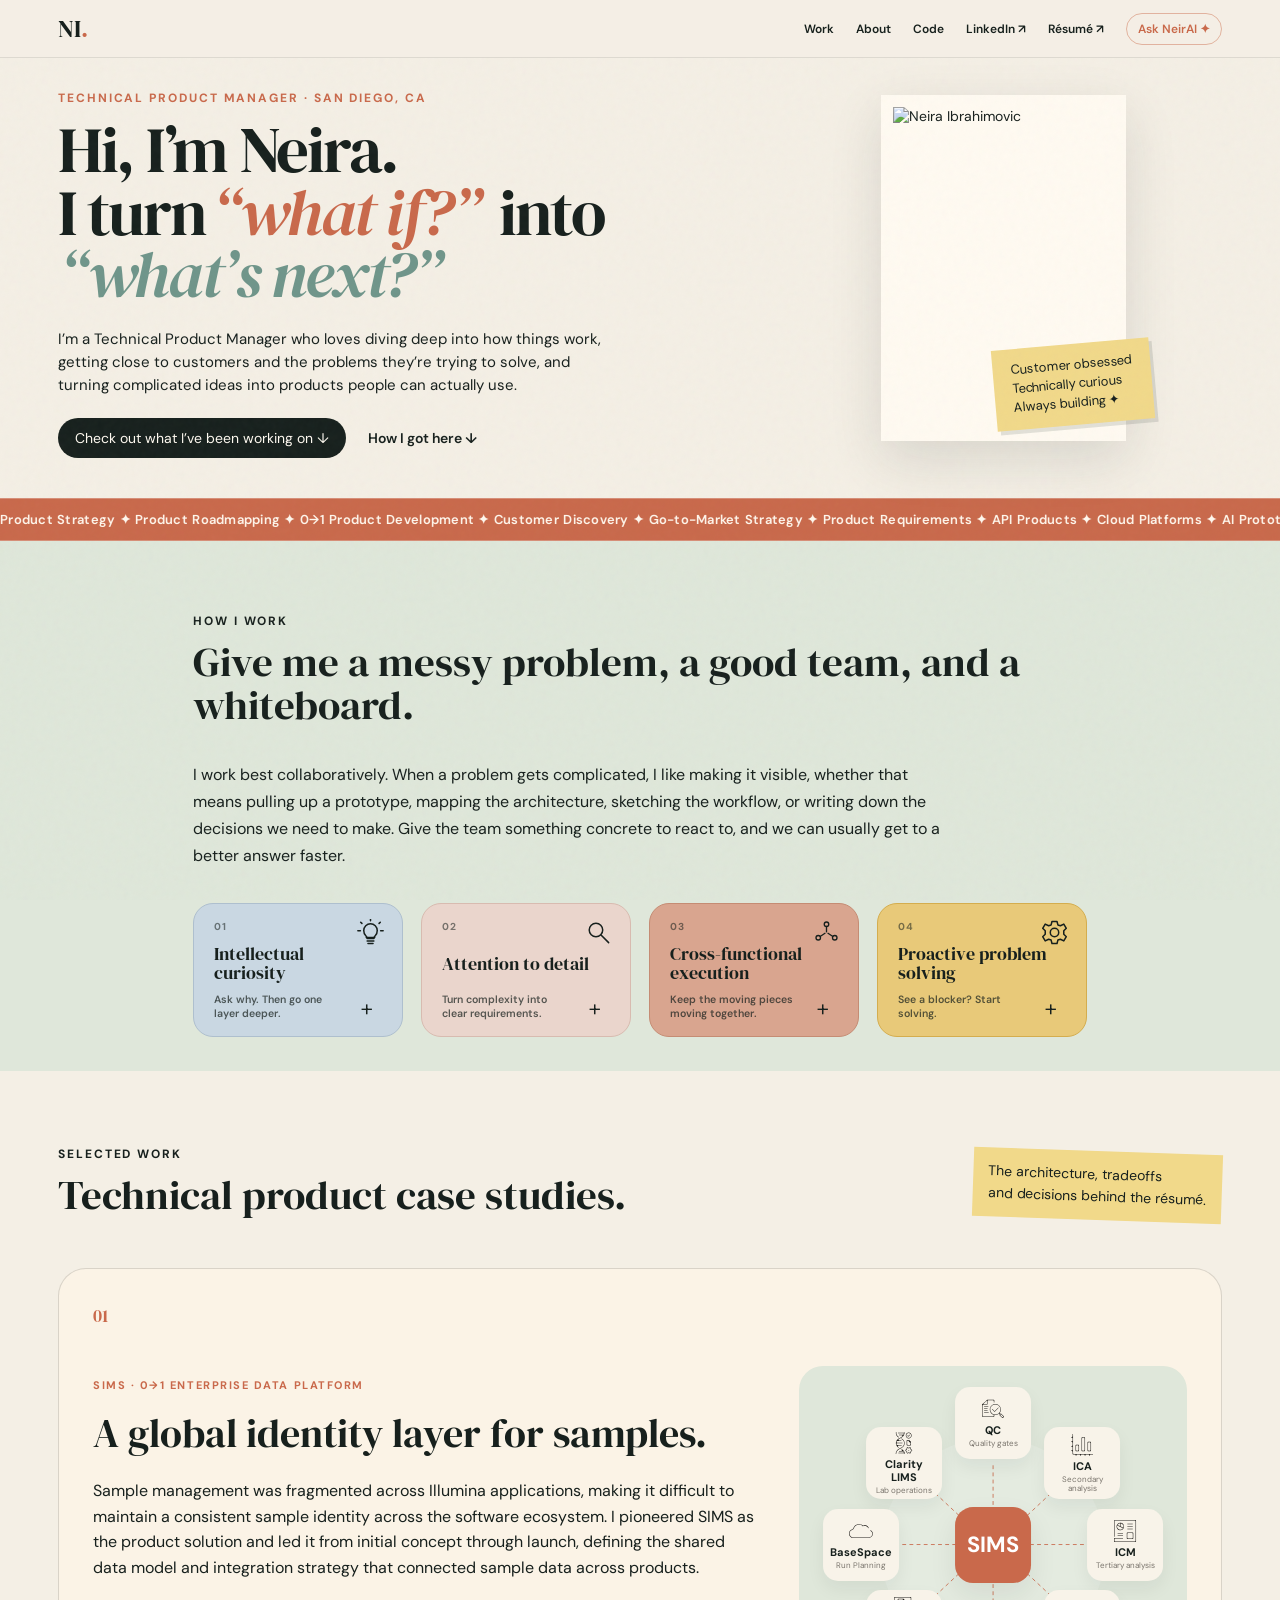
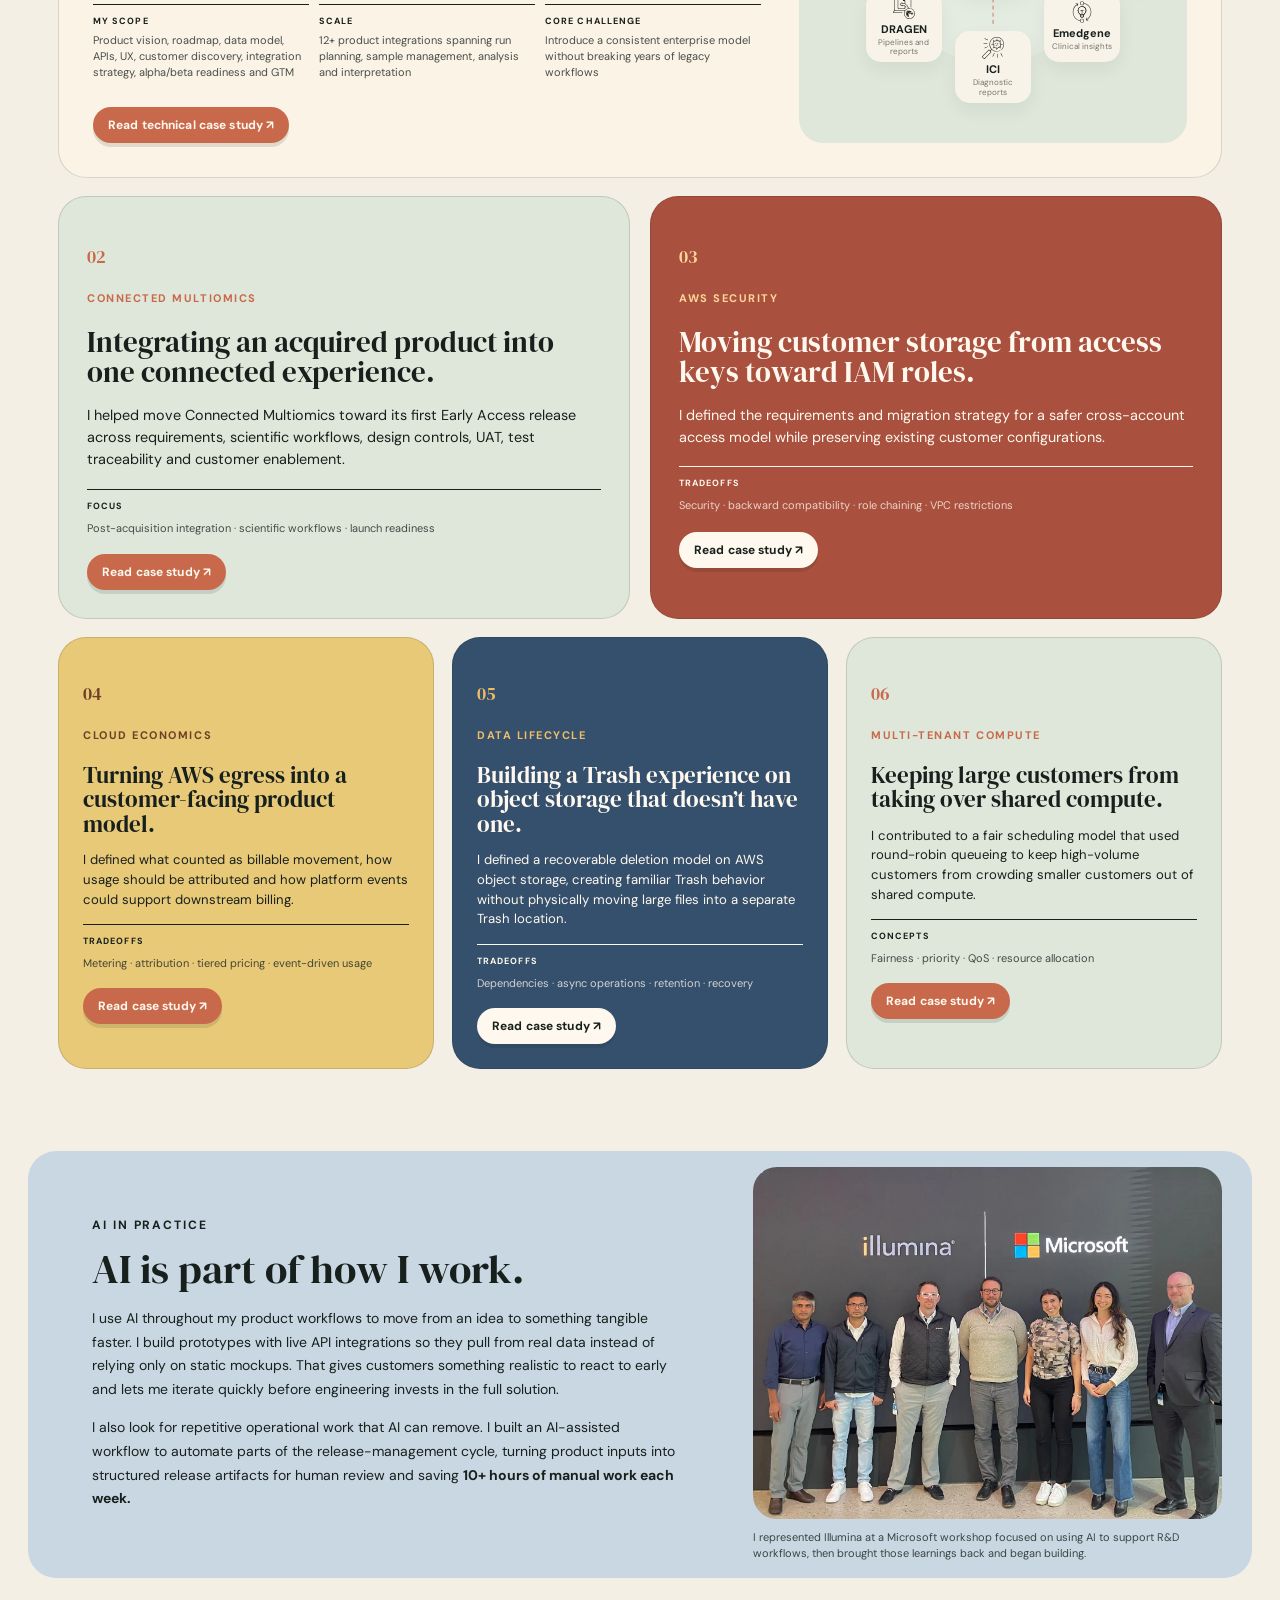
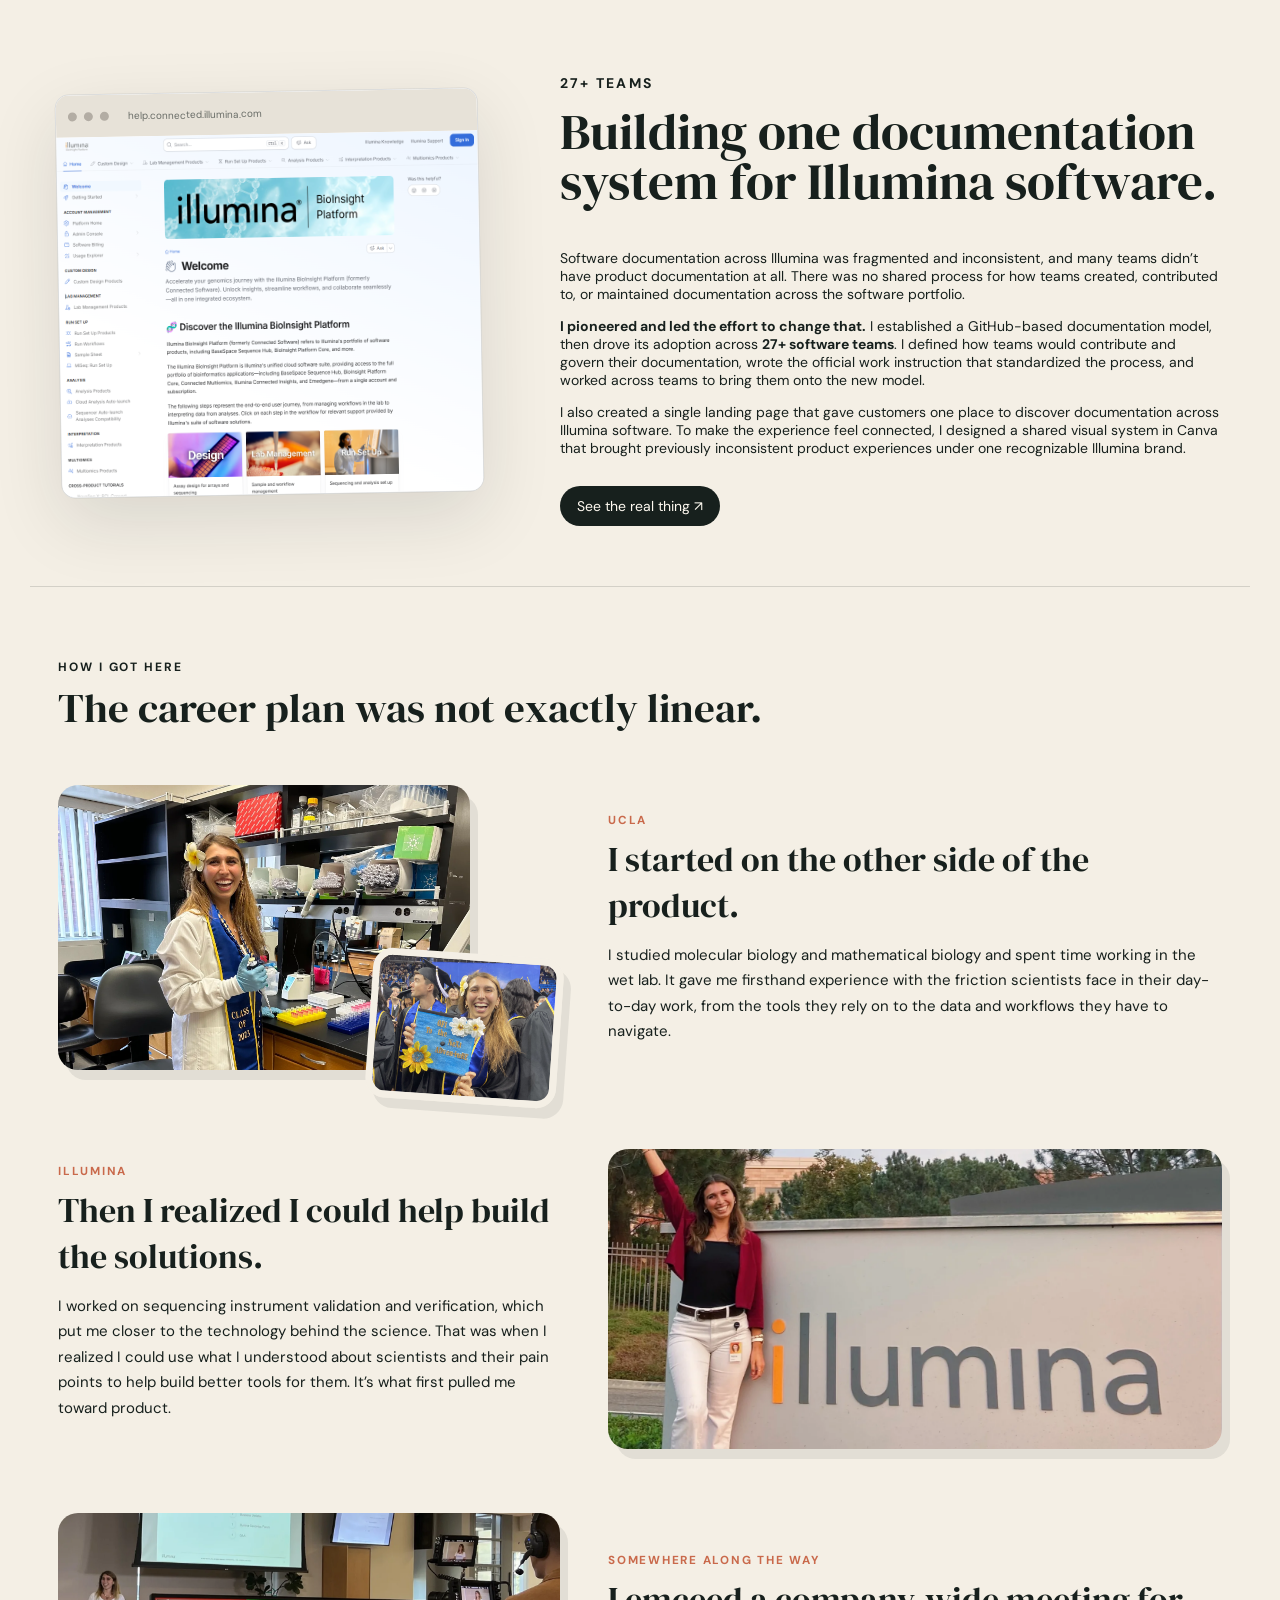
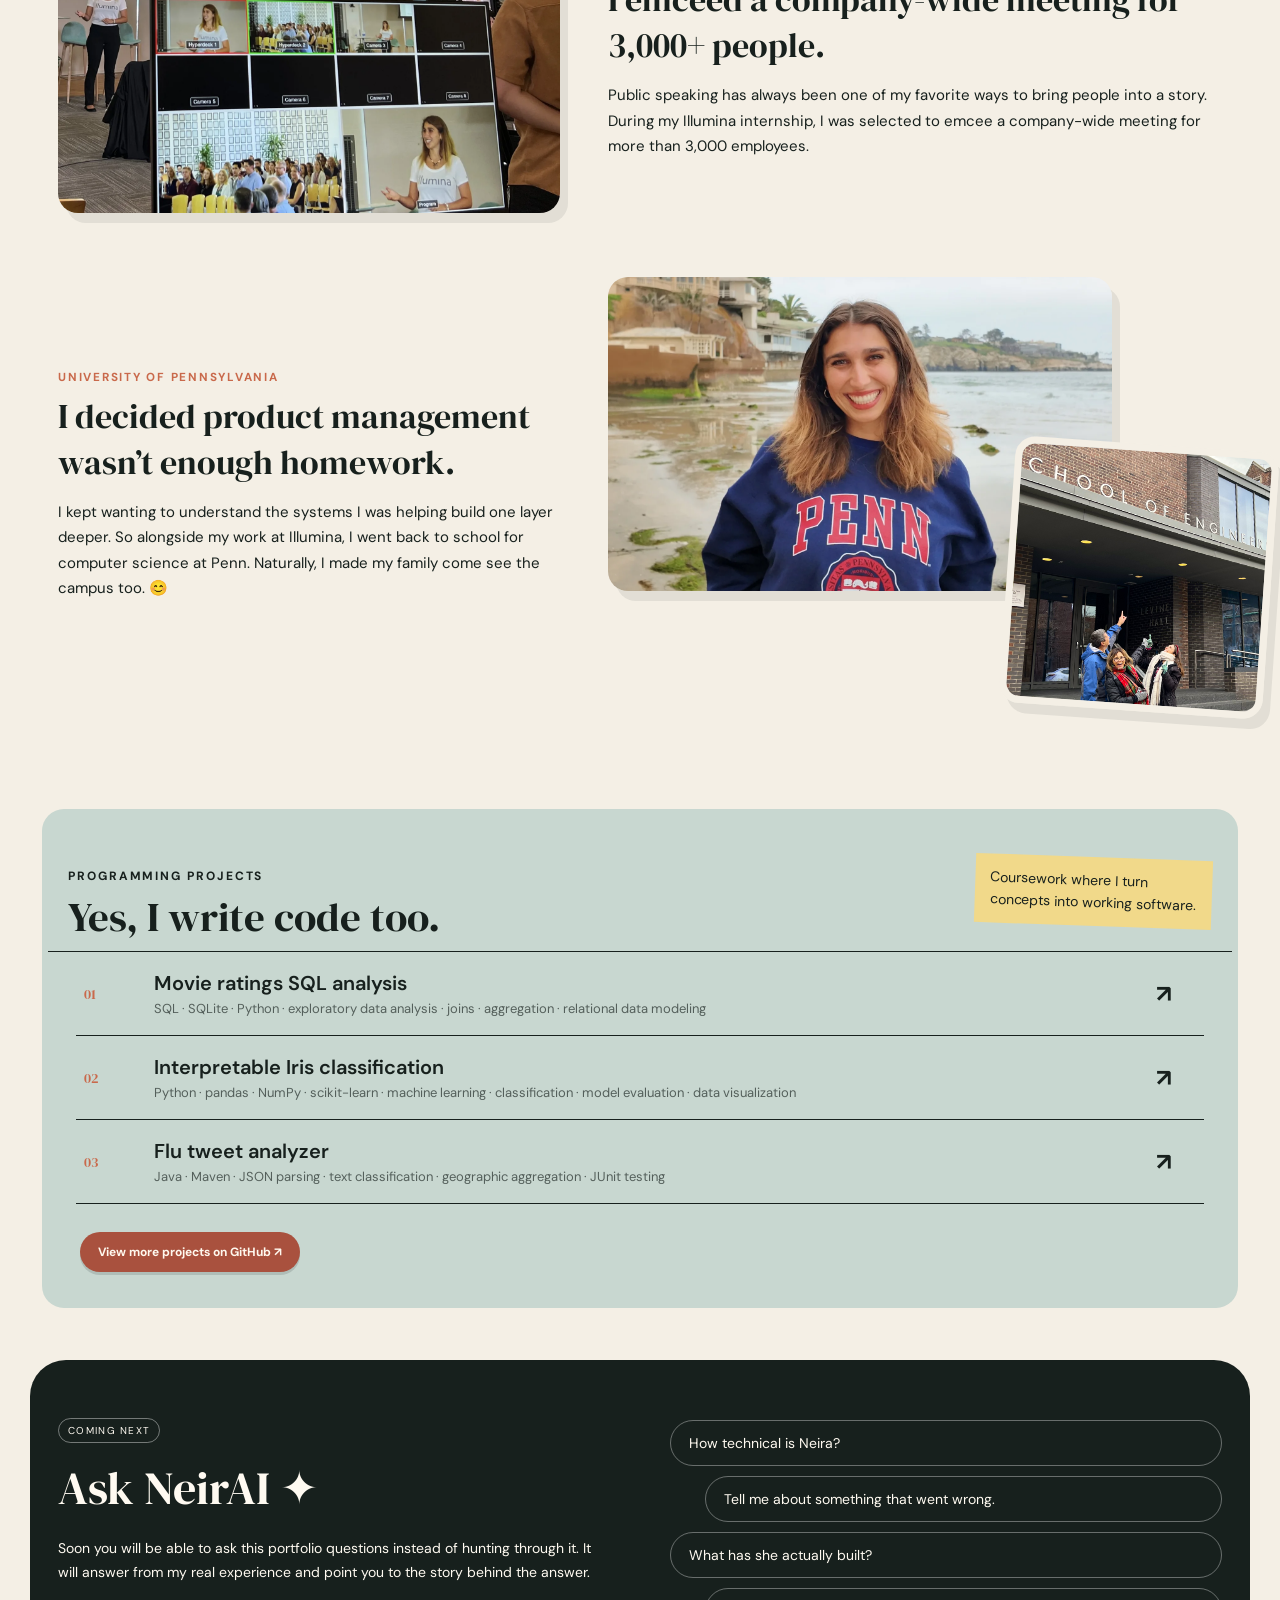
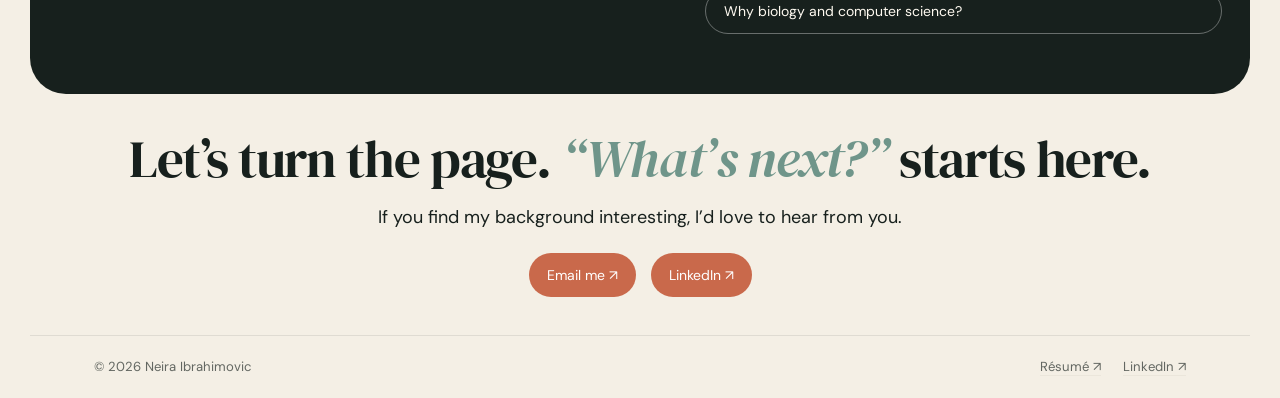
==== index.html @ 61593474 "Sharpen fair scheduling homepage story" ====
<!doctype html>
<html lang="en">
<head>
  <meta charset="utf-8">
  <meta name="viewport" content="width=device-width,initial-scale=1">
  <meta name="description" content="Neira Ibrahimovic is a Technical Product Manager building thoughtful products across software, data, AI and life sciences.">
  <title>Neira Ibrahimovic | Technical Product Manager</title>
  <link rel="preconnect" href="https://fonts.googleapis.com">
  <link rel="preconnect" href="https://fonts.gstatic.com" crossorigin>
  <link href="https://fonts.googleapis.com/css2?family=DM+Sans:wght@400;500;600;700&family=DM+Serif+Display&display=swap" rel="stylesheet">
  <link rel="stylesheet" href="styles.css">
</head>
<body>
  <div class="grain"></div>
  <header class="nav">
    <a class="brand" href="#top">NI<span>.</span></a>
    <nav>
      <a href="#work">Work</a>
      <a href="#story">About</a>
      <a href="#code">Code</a>
      <a href="https://www.linkedin.com/in/neira-ibrahimovic/" target="_blank" rel="noreferrer">LinkedIn ↗</a>
      <a href="assets/Neira-Ibrahimovic-Resume.pdf" target="_blank" rel="noreferrer">Résumé ↗</a>
      <a class="nav-ai" href="#ask">Ask NeirAI ✦</a>
    </nav>
  </header>

  <main id="top">
    <section class="hero">
      <div class="hero-copy reveal">
        <p class="eyebrow">Technical Product Manager · San Diego, CA</p>
        <h1>Hi, I’m Neira.<br>I turn <em>“what if?”</em> into<br><strong>“what’s next?”</strong></h1>
        <p class="lede">I’m a Technical Product Manager who loves diving deep into how things work, getting close to customers and the problems they’re trying to solve, and turning complicated ideas into products people can actually use.</p>
        <div class="hero-actions">
          <a class="button primary" href="#work">Check out what I’ve been working on ↓</a>
          <a class="button text-link" href="#story">How I got here ↓</a>
        </div>
      </div>
      <div class="portrait-card reveal">
        <img src="https://avatars.githubusercontent.com/u/119445388?v=4" alt="Neira Ibrahimovic">
        <div class="portrait-note">Customer obsessed<br>Technically curious<br>Always building ✦</div>
      </div>
    </section>

    <section class="ticker skills-ticker" aria-label="Product and technical skills">
      <div class="ticker-track">
        <span>Product Strategy ✦ Product Roadmapping ✦ 0→1 Product Development ✦ Customer Discovery ✦ Go-to-Market Strategy ✦ Product Requirements ✦ API Products ✦ Cloud Platforms ✦ AI Prototyping ✦ Workflow Automation ✦ Data Modeling ✦ Event-Driven Architecture ✦ Cross-Functional Leadership ✦ User Research ✦ UAT ✦ Release Strategy ✦ Commercialization ✦ Usage-Based Pricing ✦ AWS ✦ REST APIs ✦ IAM &amp; RBAC ✦ SQL ✦ Python ✦ Java ✦ C ✦ Life Sciences ✦ Genomics ✦</span>
        <span aria-hidden="true">Product Strategy ✦ Product Roadmapping ✦ 0→1 Product Development ✦ Customer Discovery ✦ Go-to-Market Strategy ✦ Product Requirements ✦ API Products ✦ Cloud Platforms ✦ AI Prototyping ✦ Workflow Automation ✦ Data Modeling ✦ Event-Driven Architecture ✦ Cross-Functional Leadership ✦ User Research ✦ UAT ✦ Release Strategy ✦ Commercialization ✦ Usage-Based Pricing ✦ AWS ✦ REST APIs ✦ IAM &amp; RBAC ✦ SQL ✦ Python ✦ Java ✦ C ✦ Life Sciences ✦ Genomics ✦</span>
      </div>
    </section>

    <section class="intro section how-i-work">
      <p class="kicker">How I work</p>
      <h2>Give me a messy problem, a good team, and a whiteboard.</h2>
      <p class="work-intro">I work best collaboratively. When a problem gets complicated, I like making it visible, whether that means pulling up a prototype, mapping the architecture, sketching the workflow, or writing down the decisions we need to make. Give the team something concrete to react to, and we can usually get to a better answer faster.</p>

      <div class="strengths-accordion strengths-four">
        <details class="strength strength-curiosity">
          <summary><span class="strength-index">01</span><span class="strength-title">Intellectual curiosity</span><span class="strength-icon icon-bulb" aria-hidden="true"><svg viewBox="0 0 32 32"><path d="M11 22h10M12 26h8M13 29h6"/><path d="M10.2 19.5C8.8 18 8 15.9 8 13.6A8 8 0 0 1 24 13.6c0 2.3-.8 4.4-2.2 5.9-1.2 1.3-1.8 2.3-1.8 3.5h-8c0-1.2-.6-2.2-1.8-3.5Z"/><path d="M16 2V0M5.8 5.2 4.4 3.8M26.2 5.2l1.4-1.4M4 14H1M31 14h-3"/></svg></span><span class="strength-teaser">Ask why. Then go one layer deeper.</span><span class="strength-plus">+</span></summary>
          <div class="strength-body"><p>I genuinely love learning how things work. That curiosity has taken me from molecular biology to computer science to product management, and it pushes me to keep asking questions until I understand the problem well enough to make a thoughtful product decision.</p><span class="scribble">curiosity → clarity</span></div>
        </details>
        <details class="strength strength-detail">
          <summary><span class="strength-index">02</span><span class="strength-title">Attention to detail</span><span class="strength-icon icon-search" aria-hidden="true"><svg viewBox="0 0 32 32"><circle cx="13" cy="13" r="8"/><path d="m19 19 9 9"/></svg></span><span class="strength-teaser">Turn complexity into clear requirements.</span><span class="strength-plus">+</span></summary>
          <div class="strength-body"><p>I work on products with complex data models and integrations, where small details can have significant downstream effects. I like digging into expected behavior, edge cases, and acceptance criteria so engineering has the clarity and context needed to build the right solution.</p><span class="scribble">the edge cases matter</span></div>
        </details>
        <details class="strength strength-execution">
          <summary><span class="strength-index">03</span><span class="strength-title">Cross-functional execution</span><span class="strength-icon icon-people" aria-hidden="true"><svg viewBox="0 0 36 36"><circle cx="18" cy="7" r="3"/><circle cx="7" cy="25" r="3"/><circle cx="29" cy="25" r="3"/><path d="M18 10v7M10 23l6-4M26 23l-6-4"/></svg></span><span class="strength-teaser">Keep the moving pieces moving together.</span><span class="strength-plus">+</span></summary>
          <div class="strength-body"><p>The products I work on often depend on many teams and systems. I keep requirements, decisions, dependencies, risks, owners, and timelines organized so everyone stays aligned and complex initiatives keep moving forward across engineering, quality, product, and other partners.</p><span class="scribble">organization = key</span></div>
        </details>
        <details class="strength strength-proactive">
          <summary><span class="strength-index">04</span><span class="strength-title">Proactive problem solving</span><span class="strength-icon icon-gear" aria-hidden="true"><svg viewBox="0 0 32 32"><path d="M13 3h6l1 4 3 1 4-2 3 5-3 3v4l3 3-3 5-4-2-3 1-1 4h-6l-1-4-3-1-4 2-3-5 3-3v-4l-3-3 3-5 4 2 3-1 1-4Z"/><circle cx="16" cy="16" r="5"/></svg></span><span class="strength-teaser">See a blocker? Start solving.</span><span class="strength-plus">+</span></summary>
          <div class="strength-body"><p>If I see something blocking the team, my instinct is to jump in rather than wait for someone else to own it. I start asking questions, bring the right people together, and work through possible solutions, even when the issue does not fit neatly inside my area of ownership.</p><span class="scribble">jump in + move it forward</span></div>
        </details>
      </div>
    </section>

    <section class="work section" id="work">
      <div class="section-head">
        <div><p class="kicker">Selected work</p><h2>Technical product case studies.</h2></div>
        <p class="side-note">The architecture, tradeoffs<br>and decisions behind the résumé.</p>
      </div>

      <article class="case flagship reveal">
        <div class="case-number">01</div>
        <div class="case-copy">
          <p class="tag">SIMS · 0→1 enterprise data platform</p>
          <h3>A global identity layer for samples.</h3>
          <p class="case-summary">Sample management was fragmented across Illumina applications, making it difficult to maintain a consistent sample identity across the software ecosystem. I pioneered SIMS as the product solution and led it from initial concept through launch, defining the shared data model and integration strategy that connected sample data across products.</p>
          <div class="case-meta">
            <div><b>My scope</b><span>Product vision, roadmap, data model, APIs, UX, customer discovery, integration strategy, alpha/beta readiness and GTM</span></div>
            <div><b>Scale</b><span>12+ product integrations spanning run planning, sample management, analysis and interpretation</span></div>
            <div><b>Core challenge</b><span>Introduce a consistent enterprise model without breaking years of legacy workflows</span></div>
          </div>
          <a class="case-link" href="case-studies/sims.html">Read technical case study <span>↗</span></a>
        </div>
        <div class="case-art sample-art sample-art-v2" aria-label="SIMS integration diagram">
          <div class="overview-sims-map">
            <svg class="overview-spokes" viewBox="0 0 600 520" aria-hidden="true">
              <line x1="300" y1="214" x2="300" y2="112"/>
              <line x1="257" y1="225" x2="178" y2="151"/>
              <line x1="343" y1="225" x2="422" y2="151"/>
              <line x1="246" y1="260" x2="128" y2="260"/>
              <line x1="354" y1="260" x2="472" y2="260"/>
              <line x1="257" y1="295" x2="178" y2="369"/>
              <line x1="300" y1="306" x2="300" y2="408"/>
              <line x1="343" y1="295" x2="422" y2="369"/>
            </svg>
            <div class="overview-core"><b>SIMS</b></div>
            <div class="overview-node ov1"><img src="assets/quality-control.svg" alt=""><b>QC</b><small>Quality gates</small></div>
            <div class="overview-node ov2"><img src="assets/clarity-lims.svg" alt=""><b>Clarity LIMS</b><small>Lab operations</small></div>
            <div class="overview-node ov3"><img src="assets/graphs.svg" alt=""><b>ICA</b><small>Secondary analysis</small></div>
            <div class="overview-node ov4"><img src="assets/cloud.svg" alt=""><b>BaseSpace</b><small>Run Planning</small></div>
            <div class="overview-node ov5"><img src="assets/infographic.svg" alt=""><b>ICM</b><small>Tertiary analysis</small></div>
            <div class="overview-node ov6"><img src="assets/dragen-on-basespace.svg" alt=""><b>DRAGEN</b><small>Pipelines and reports</small></div>
            <div class="overview-node ov7"><img src="assets/cancer-research.svg" alt=""><b>ICI</b><small>Diagnostic reports</small></div>
            <div class="overview-node ov8"><img src="assets/end-to-end-solution.svg" alt=""><b>Emedgene</b><small>Clinical insights</small></div>
          </div>
        </div>
      </article>

      <div class="case-grid featured-grid compact-featured">
        <article class="case small case-sage reveal">
          <p class="case-number">02</p><p class="tag">Connected Multiomics</p>
          <h3>Integrating an acquired product into one connected experience.</h3>
          <p>I helped move Connected Multiomics toward its first Early Access release across requirements, scientific workflows, design controls, UAT, test traceability and customer enablement.</p>
          <div class="compact-meta"><b>Focus</b><span>Post-acquisition integration · scientific workflows · launch readiness</span></div>
          <a class="case-link" href="case-studies/multiomics.html">Read case study ↗</a>
        </article>
        <article class="case small case-terracotta reveal">
          <p class="case-number">03</p><p class="tag">AWS security</p>
          <h3>Moving customer storage from access keys toward IAM roles.</h3>
          <p>I defined the requirements and migration strategy for a safer cross-account access model while preserving existing customer configurations.</p>
          <div class="compact-meta"><b>Tradeoffs</b><span>Security · backward compatibility · role chaining · VPC restrictions</span></div>
          <a class="case-link light" href="case-studies/iam-roles.html">Read case study ↗</a>
        </article>
      </div>

      <div class="case-grid platform-stories platform-three compact-three">
        <article class="case small case-gold reveal">
          <p class="case-number">04</p><p class="tag">Cloud economics</p>
          <h3>Turning AWS egress into a customer-facing product model.</h3>
          <p>I defined what counted as billable movement, how usage should be attributed and how platform events could support downstream billing.</p>
          <div class="compact-meta"><b>Tradeoffs</b><span>Metering · attribution · tiered pricing · event-driven usage</span></div>
          <a class="case-link" href="case-studies/egress.html">Read case study ↗</a>
        </article>
        <article class="case small case-blue reveal">
          <p class="case-number">05</p><p class="tag">Data lifecycle</p>
          <h3>Building a Trash experience on object storage that doesn’t have one.</h3>
          <p>I defined a recoverable deletion model on AWS object storage, creating familiar Trash behavior without physically moving large files into a separate Trash location.</p>
          <div class="compact-meta"><b>Tradeoffs</b><span>Dependencies · async operations · retention · recovery</span></div>
          <a class="case-link light" href="case-studies/deletion.html">Read case study ↗</a>
        </article>
        <article class="case small case-sage reveal">
          <p class="case-number">06</p><p class="tag">Multi-tenant compute</p>
          <h3>Keeping large customers from taking over shared compute.</h3>
          <p>I contributed to a fair scheduling model that used round-robin queueing to keep high-volume customers from crowding smaller customers out of shared compute.</p>
          <div class="compact-meta"><b>Concepts</b><span>Fairness · priority · QoS · resource allocation</span></div>
          <a class="case-link" href="case-studies/fair-scheduling.html">Read case study ↗</a>
        </article>
      </div>
    </section>

    <section class="ai-band section reveal">
      <div class="ai-copy">
        <p class="kicker">AI in practice</p>
        <h2>AI is part of how I work.</h2>
        <p>I use AI throughout my product workflows to move from an idea to something tangible faster. I build prototypes with live API integrations so they pull from real data instead of relying only on static mockups. That gives customers something realistic to react to early and lets me iterate quickly before engineering invests in the full solution.</p>
        <p>I also look for repetitive operational work that AI can remove. I built an AI-assisted workflow to automate parts of the release-management cycle, turning product inputs into structured release artifacts for human review and saving <strong>10+ hours of manual work each week.</strong></p>
      </div>
      <figure class="ai-photo">
        <img class="ai-workshop-image" src="assets/Microsoft_AI.webp" alt="Neira representing Illumina at a Microsoft AI workshop">
        <figcaption>I represented Illumina at a Microsoft workshop focused on using AI to support R&amp;D workflows, then brought those learnings back and began building.</figcaption>
      </figure>
    </section>

    <section class="docs section reveal">
      <div class="browser">
        <div class="browser-bar"><i></i><i></i><i></i><span>help.connected.illumina.com</span></div>
        <div class="browser-body browser-body-real"><img class="docs-screenshot" src="assets/illuminaBioinsightPlatform_website.png" alt="Illumina BioInsight Platform documentation landing page"></div>
      </div>
      <div class="docs-copy">
        <p class="kicker">27+ teams</p>
        <h2>Building one documentation system for Illumina software.</h2>
        <p>Software documentation across Illumina was fragmented and inconsistent, and many teams didn’t have product documentation at all. There was no shared process for how teams created, contributed to, or maintained documentation across the software portfolio.</p>
        <p><strong>I pioneered and led the effort to change that.</strong> I established a GitHub-based documentation model, then drove its adoption across <strong>27+ software teams</strong>. I defined how teams would contribute and govern their documentation, wrote the official work instruction that standardized the process, and worked across teams to bring them onto the new model.</p>
        <p>I also created a single landing page that gave customers one place to discover documentation across Illumina software. To make the experience feel connected, I designed a shared visual system in Canva that brought previously inconsistent product experiences under one recognizable Illumina brand.</p>
        <a class="button primary" href="https://help.connected.illumina.com/" target="_blank" rel="noreferrer">See the real thing ↗</a>
      </div>
    </section>

    <section class="journey section" id="story">
      <p class="kicker">How I got here</p>
      <h2>The career plan was not exactly linear.</h2>
      <div class="timeline">
        <article class="moment reveal">
          <div class="photo-collage ucla-collage"><img class="photo-main crop-ucla" src="assets/UCLA_Wet_lab.webp" alt="Neira in a UCLA wet lab at graduation"><img class="photo-accent" src="assets/Grad_Cap.jpeg" alt="Neira at UCLA graduation holding her decorated graduation cap"></div>
          <div><small>UCLA</small><h3>I started on the other side of the product.</h3><p>I studied molecular biology and mathematical biology and spent time working in the wet lab. It gave me firsthand experience with the friction scientists face in their day-to-day work, from the tools they rely on to the data and workflows they have to navigate.</p></div>
        </article>
        <article class="moment reverse reveal">
          <div class="photo-collage single"><img class="photo-main" src="assets/Illumina.webp" alt="Neira standing in front of the Illumina sign"></div>
          <div><small>Illumina</small><h3>Then I realized I could help build the solutions.</h3><p>I worked on sequencing instrument validation and verification, which put me closer to the technology behind the science. That was when I realized I could use what I understood about scientists and their pain points to help build better tools for them. It’s what first pulled me toward product.</p></div>
        </article>
        <article class="moment reveal">
          <div class="photo-collage single"><img class="photo-main" src="assets/illumina_speech.webp" alt="Neira speaking at an Illumina company-wide meeting"></div>
          <div><small>Somewhere along the way</small><h3>I emceed a company-wide meeting for 3,000+ people.</h3><p>Public speaking has always been one of my favorite ways to bring people into a story. During my Illumina internship, I was selected to emcee a company-wide meeting for more than 3,000 employees.</p></div>
        </article>
        <article class="moment reverse reveal">
          <div class="photo-collage penn-collage penn-two"><img class="photo-main" src="assets/penn_profile_sweater.webp" alt="Neira wearing a Penn sweatshirt"><img class="photo-accent" src="assets/penn_parents.jpeg" alt="Neira with her parents in front of the Penn Engineering sign"></div>
          <div><small>University of Pennsylvania</small><h3>I decided product management wasn’t enough homework.</h3><p>I kept wanting to understand the systems I was helping build one layer deeper. So alongside my work at Illumina, I went back to school for computer science at Penn. Naturally, I made my family come see the campus too. 😊</p></div>
        </article>
      </div>
    </section>

    <section class="code section code-band" id="code">
      <div class="section-head">
        <div><p class="kicker">Programming projects</p><h2>Yes, I write code too.</h2></div>
        <p class="side-note">Coursework where I turn<br>concepts into working software.</p>
      </div>
      <div class="project-stack">
        <a class="project" href="https://github.com/NeiraIbrahimovic/movie-ratings-sql" target="_blank" rel="noreferrer"><span>01</span><div><h3>Movie ratings SQL analysis</h3><p>SQL · SQLite · Python · exploratory data analysis · joins · aggregation · relational data modeling</p></div><b>↗</b></a>
        <a class="project" href="https://github.com/NeiraIbrahimovic/interpretable-iris-classification" target="_blank" rel="noreferrer"><span>02</span><div><h3>Interpretable Iris classification</h3><p>Python · pandas · NumPy · scikit-learn · machine learning · classification · model evaluation · data visualization</p></div><b>↗</b></a>
        <a class="project" href="https://github.com/NeiraIbrahimovic/flu-tweet-analyzer" target="_blank" rel="noreferrer"><span>03</span><div><h3>Flu tweet analyzer</h3><p>Java · Maven · JSON parsing · text classification · geographic aggregation · JUnit testing</p></div><b>↗</b></a>
      </div>
      <a class="code-github" href="https://github.com/NeiraIbrahimovic" target="_blank" rel="noreferrer">View more projects on GitHub ↗</a>
    </section>

    <section class="ask section reveal" id="ask">
      <div>
        <span class="beta">coming next</span>
        <h2>Ask NeirAI ✦</h2>
        <p>Soon you will be able to ask this portfolio questions instead of hunting through it. It will answer from my real experience and point you to the story behind the answer.</p>
      </div>
      <div class="prompt-cloud">
        <button>How technical is Neira?</button>
        <button>Tell me about something that went wrong.</button>
        <button>What has she actually built?</button>
        <button>Why biology and computer science?</button>
      </div>
    </section>

    <section class="contact section" id="contact">
      <h2 class="contact-manifesto">Let’s turn the page. <strong>“What’s next?”</strong> starts here.</h2>
      <p>If you find my background interesting, I’d love to hear from you.</p>
      <div class="contact-links">
        <a href="mailto:neiraibrahimovic01@gmail.com?subject=Portfolio%20Inquiry">Email me ↗</a>
        <a href="https://www.linkedin.com/in/neira-ibrahimovic/" target="_blank" rel="noreferrer">LinkedIn ↗</a>
      </div>
    </section>
  </main>

  <footer class="simple-footer"><span>© <span id="year"></span> Neira Ibrahimovic</span><span class="footer-links"><a href="assets/Neira-Ibrahimovic-Resume.pdf" target="_blank" rel="noreferrer">Résumé ↗</a><a href="https://www.linkedin.com/in/neira-ibrahimovic/" target="_blank" rel="noreferrer">LinkedIn ↗</a></span></footer>
  <script src="script.js"></script>
</body>
</html>
---- styles.css ----
:root{--ink:#17201d;--cream:#f4efe5;--paper:#fffaf1;--terracotta:#c9694b;--sage:#b9c6b4;--gold:#d9a441;--blue:#23395b;--line:rgba(23,32,29,.15);--serif:"DM Serif Display",Georgia,serif;--sans:"DM Sans",Arial,sans-serif}*{box-sizing:border-box}html{scroll-behavior:smooth}body{margin:0;background:var(--cream);color:var(--ink);font-family:var(--sans);overflow-x:hidden}.grain{position:fixed;inset:0;pointer-events:none;z-index:99;opacity:.035;background-image:url("data:image/svg+xml,%3Csvg viewBox='0 0 180 180' xmlns='http://www.w3.org/2000/svg'%3E%3Cfilter id='n'%3E%3CfeTurbulence type='fractalNoise' baseFrequency='.8' numOctaves='3' stitchTiles='stitch'/%3E%3C/filter%3E%3Crect width='100%25' height='100%25' filter='url(%23n)' opacity='.9'/%3E%3C/svg%3E")}.nav{height:64px;display:flex;align-items:center;justify-content:space-between;width:100%;padding:0 max(28px,calc((100vw - 1164px)/2));position:fixed;top:0;left:0;right:0;z-index:100;background:rgba(244,239,229,.94);backdrop-filter:blur(16px);-webkit-backdrop-filter:blur(16px);border-bottom:1px solid rgba(23,32,29,.10)}main{padding-top:64px}.brand{font-family:var(--serif);font-size:28px;color:var(--ink);text-decoration:none}.brand span{color:var(--terracotta)}.nav nav{display:flex;gap:22px;align-items:center}.nav nav a{color:var(--ink);text-decoration:none;font-size:14px;font-weight:600}.nav nav a:hover{color:var(--terracotta)}.nav-ai{color:var(--terracotta)!important;border:1px solid rgba(201,105,75,.45);border-radius:999px;padding:7px 11px}.hero{min-height:auto;max-width:1220px;margin:auto;padding:24px 28px 48px;display:grid;grid-template-columns:1.35fr .65fr;gap:48px;align-items:center}.eyebrow,.kicker{text-transform:uppercase;letter-spacing:.16em;font-size:12px;font-weight:700}.eyebrow{color:var(--terracotta)}h1,h2,h3{font-family:var(--serif);font-weight:400;margin-top:0}h1{font-size:clamp(44px,5vw,68px);line-height:.96;letter-spacing:-.035em;margin-bottom:32px}h1 em,h3 em{font-weight:400;color:var(--terracotta)}.lede{font-size:16px;line-height:1.55;max-width:590px}.hero-actions{display:flex;gap:22px;align-items:center;margin-top:28px}.button{display:inline-block;text-decoration:none;border:0;font:inherit;cursor:pointer}.primary{background:var(--ink);color:var(--paper);padding:14px 20px;border-radius:999px;transition:.2s}.primary:hover{transform:translateY(-2px);background:var(--terracotta)}.text-link{color:var(--ink);font-weight:600}.portrait-card{position:relative;transform:rotate(2.5deg);background:var(--paper);padding:12px 12px 58px;box-shadow:0 18px 50px rgba(23,32,29,.12);max-width:270px}.portrait-card img{width:100%;aspect-ratio:4/5;object-fit:cover;display:block;filter:saturate(.9)}.portrait-note{position:absolute;right:-26px;bottom:16px;background:#f1d98a;padding:12px 18px;transform:rotate(-5deg);font-size:13px;line-height:1.45;box-shadow:3px 4px 0 rgba(23,32,29,.12)}.ticker{border-top:1px solid var(--line);border-bottom:1px solid var(--line);padding:15px 0;white-space:nowrap;overflow:hidden;font-family:var(--serif);font-size:20px}.ticker div{width:max-content;animation:ticker 32s linear infinite}.ticker span{color:var(--terracotta);margin:0 18px}@keyframes ticker{to{transform:translateX(-50%)}}.section{max-width:1220px;margin:auto;padding:72px 28px}.intro{max-width:950px}.intro h2,.section-head h2,.journey>h2,.code h2,.docs h2,.ai-band h2,.contact h2{font-size:clamp(32px,3.8vw,52px);line-height:1.05}.intro>p:not(.kicker):not(.principle-copy){font-size:18px;line-height:1.7;max-width:760px}.principles{display:flex;flex-wrap:wrap;gap:10px;margin-top:38px}.principle{border:1px solid var(--ink);border-radius:999px;background:transparent;padding:10px 15px;font:600 13px var(--sans);cursor:pointer}.principle:hover,.principle.active{background:var(--ink);color:var(--paper)}.principle-copy{font-family:var(--serif);font-size:28px;min-height:68px;color:var(--terracotta);margin-top:24px}.section-head{display:flex;justify-content:space-between;gap:40px;align-items:end;margin-bottom:55px}.section-head h2{max-width:800px;margin-bottom:0}.side-note{font-size:14px;line-height:1.6;transform:rotate(2deg);background:#f1d98a;padding:12px 15px}.case{border:1px solid var(--line);border-radius:28px;background:var(--paper);overflow:hidden}.flagship{display:grid;grid-template-columns:70px 1.1fr .8fr;padding:42px;min-height:500px}.case-number{font-family:var(--serif);font-size:18px;color:var(--terracotta)}.case-copy{padding-right:30px}.tag{text-transform:uppercase;letter-spacing:.14em;font-size:11px;font-weight:700;color:var(--terracotta)}.case h3{font-size:clamp(36px,4vw,60px);line-height:1.04;margin:18px 0 24px}.case p{line-height:1.7}.story-toggle{background:none;border:0;border-bottom:1px solid currentColor;padding:8px 0;margin-top:12px;font:600 14px var(--sans);cursor:pointer;color:var(--ink)}.story-toggle span{margin-left:7px}.story-panel{display:grid;grid-template-rows:0fr;opacity:0;transition:grid-template-rows .4s ease,opacity .35s ease;margin-top:0}.story-panel>*{overflow:hidden}.story-panel.open{grid-template-rows:1fr;opacity:1;margin-top:20px}.story-panel.open>*{overflow:visible}.story-panel h4{font-family:var(--serif);font-size:23px;margin:26px 0 0}.story-panel blockquote{font-family:var(--serif);font-size:21px;line-height:1.45;border-left:3px solid var(--terracotta);margin:26px 0 0;padding-left:20px}.mini-diagram,.flow{display:flex;gap:8px;align-items:center;flex-wrap:wrap;margin-top:22px}.mini-diagram span,.flow span{border:1px solid var(--line);padding:7px 10px;border-radius:8px;font-size:12px}.case-art{position:relative;min-height:365px}.sample-art{background:#d9e0d3;border-radius:22px}.sample-core{position:absolute;inset:50% auto auto 50%;transform:translate(-50%,-50%);width:130px;height:130px;border-radius:50%;background:var(--terracotta);color:white;display:grid;place-items:center;text-align:center;font-family:var(--serif);font-size:26px}.orbit{position:absolute;border:1px solid var(--ink);border-radius:50%;display:grid;place-items:center;font-size:12px;background:var(--paper)}.o1{width:70px;height:70px;top:15%;left:15%}.o2{width:60px;height:60px;right:12%;top:35%}.o3{width:82px;height:82px;left:17%;bottom:12%}.sample-art:before,.sample-art:after{content:"";position:absolute;border:1px dashed rgba(23,32,29,.35);border-radius:50%;inset:12%}.sample-art:after{inset:28%}.case-grid{display:grid;grid-template-columns:1fr 1fr;gap:22px;margin-top:22px}.small{padding:34px;min-height:370px}.small h3{font-size:43px}.dark{background:var(--blue);color:#f7f0e6}.dark .tag,.dark .case-number{color:#f0bd66}.big-aside{font-family:var(--serif);font-size:30px;color:#f0bd66}.story-toggle.light{color:#f7f0e6}.ai-band{max-width:none;background:var(--terracotta);color:#fff6ea;padding-left:max(28px,calc((100vw - 1164px)/2));padding-right:max(28px,calc((100vw - 1164px)/2));display:grid;grid-template-columns:80px 1fr;gap:25px}.ai-band .spark{font-size:56px}.ai-band h2{max-width:850px}.ai-band p{max-width:750px;line-height:1.7}.ai-steps{grid-column:2;display:flex;gap:12px;align-items:center;flex-wrap:wrap;margin-top:20px}.ai-steps span{border:1px solid rgba(255,255,255,.6);border-radius:999px;padding:8px 13px}.docs{display:grid;grid-template-columns:1.1fr .9fr;gap:70px;align-items:center}.browser{background:#fff;border:1px solid var(--line);border-radius:14px;box-shadow:0 24px 70px rgba(23,32,29,.12);overflow:hidden;transform:rotate(-1deg)}.browser-bar{height:42px;background:#e7e2d8;display:flex;align-items:center;gap:7px;padding:0 12px}.browser-bar i{width:9px;height:9px;border-radius:50%;background:#b3ada4}.browser-bar span{font-size:10px;margin-left:12px;opacity:.6}.browser-body{padding:50px 38px 65px;background:#f7fafc}.fake-logo{font-size:10px;letter-spacing:.16em;color:#3a5c91}.browser-body h3{font-size:38px;margin:35px 0}.fake-cards{display:grid;grid-template-columns:repeat(3,1fr);gap:10px}.fake-cards i{height:85px;background:#dfe8ef;border-radius:7px}.docs-copy p{line-height:1.7}.docs-copy .button{margin-top:15px}.journey{border-top:1px solid var(--line)}.timeline{margin-top:55px;display:grid;gap:72px}.moment{display:grid;grid-template-columns:.9fr 1.1fr;gap:55px;align-items:center}.moment.reverse .photo-placeholder,.moment.reverse .photo-collage{order:2}.moment h3{font-size:44px;margin:8px 0 14px}.moment p{font-size:17px;line-height:1.7}.moment small{text-transform:uppercase;letter-spacing:.15em;font-weight:700;color:var(--terracotta)}.photo-collage{position:relative;min-height:330px}.photo-collage img{display:block;object-fit:cover;border-radius:20px;box-shadow:8px 10px 0 rgba(23,32,29,.08)}.photo-main{width:82%;height:310px}.photo-accent{position:absolute;width:38%;height:150px;right:0;bottom:-18px;border:7px solid var(--cream);transform:rotate(4deg)}.photo-accent.second{right:32%;bottom:-38px;transform:rotate(-4deg)}.crop-ucla{object-position:center 22%}.single .photo-main{width:100%;height:330px}.photo-placeholder{aspect-ratio:4/3;border-radius:24px;display:grid;place-items:center;transform:rotate(-1.5deg);box-shadow:10px 12px 0 rgba(23,32,29,.08)}.photo-placeholder span{background:rgba(255,250,241,.85);padding:9px 13px;border-radius:999px;font-size:12px}.ucla{background:#b8d6e8}.lab{background:#c8d2c2}.speech{background:#d9a78d}.penn{background:#d4c4a9}.project-stack{border-top:1px solid var(--ink)}.project{display:grid;grid-template-columns:70px 1fr 40px;align-items:center;color:var(--ink);text-decoration:none;border-bottom:1px solid var(--ink);padding:24px 8px;transition:.2s}.project:hover{padding-left:20px;background:rgba(255,255,255,.35)}.project span{font-family:var(--serif);color:var(--terracotta)}.project h3{font-family:var(--sans);font-weight:600;font-size:20px;margin:0 0 4px}.project p{margin:0;font-size:13px;opacity:.65}.project b{font-size:24px}.ask{background:var(--ink);color:var(--paper);border-radius:36px;display:grid;grid-template-columns:1fr 1fr;gap:60px;margin-bottom:120px}.ask h2{font-size:60px;margin:18px 0}.ask p{line-height:1.7;max-width:550px}.beta{border:1px solid rgba(255,255,255,.4);border-radius:999px;padding:5px 9px;font-size:10px;text-transform:uppercase;letter-spacing:.13em}.prompt-cloud{display:flex;align-content:center;justify-content:center;flex-direction:column;gap:10px}.prompt-cloud button{background:transparent;color:var(--paper);border:1px solid rgba(255,255,255,.35);border-radius:999px;padding:13px 18px;text-align:left;font:14px var(--sans)}.prompt-cloud button:nth-child(even){margin-left:35px}.contact{text-align:center;padding-top:80px}.contact h2{font-size:80px;margin-bottom:20px}.contact>p:not(.kicker){font-size:18px}.contact-links{display:flex;justify-content:center;gap:15px;margin-top:32px}.contact-links a{background:var(--terracotta);color:white;border-radius:999px;padding:13px 18px;text-decoration:none}footer{max-width:1220px;margin:auto;padding:30px 28px;border-top:1px solid var(--line);display:flex;justify-content:space-between;font-size:12px;opacity:.65}.reveal{opacity:0;transform:translateY(18px);transition:opacity .7s ease,transform .7s ease}.reveal.visible{opacity:1;transform:none}@media(max-width:800px){.nav nav a:nth-child(2),.nav nav a:nth-child(3){display:none}.hero{grid-template-columns:1fr;padding-top:45px;gap:45px}.portrait-card{max-width:290px;margin:auto}.section{padding:80px 20px}.section-head{align-items:start;flex-direction:column}.flagship{grid-template-columns:1fr;padding:28px}.flagship .case-number{margin-bottom:18px}.case-copy{padding:0}.case-art{margin-top:35px;min-height:330px}.case-grid,.docs,.moment,.ask{grid-template-columns:1fr}.moment.reverse .photo-placeholder,.moment.reverse .photo-collage{order:0}.ai-band{grid-template-columns:1fr}.ai-band .spark{font-size:36px}.ai-steps{grid-column:1}.ask{border-radius:0;margin-bottom:70px}.prompt-cloud button:nth-child(even){margin-left:0}.contact h2{font-size:55px}footer{gap:20px;flex-direction:column}.hero-actions{align-items:flex-start;flex-direction:column}.nav{padding:0 20px}.nav nav{gap:18px}.small h3{font-size:36px}}@media(prefers-reduced-motion:reduce){*{scroll-behavior:auto!important}.ticker div{animation:none}.reveal{opacity:1;transform:none;transition:none}}
/* Compact editorial scale */
body{font-size:14px}
.nav{height:58px}.brand{font-size:24px}.nav nav a{font-size:12px}main{padding-top:58px}
.hero{padding-top:20px;padding-bottom:40px;grid-template-columns:1.45fr .55fr}
h1{font-size:clamp(40px,4.25vw,58px);max-width:760px;margin-bottom:22px}
.lede{font-size:15px;max-width:560px}.hero-actions{margin-top:20px}.primary{padding:11px 17px}
.portrait-card{max-width:245px}.ticker{font-size:17px;padding:12px 0}
.section{padding-top:60px;padding-bottom:60px}
.intro h2,.section-head h2,.journey>h2,.code h2,.docs h2,.ai-band h2,.contact h2{font-size:clamp(30px,3.2vw,44px)}
.intro>p:not(.kicker):not(.principle-copy){font-size:16px}.principle-copy{font-size:23px}
.case h3{font-size:clamp(30px,3.1vw,44px)}.small h3{font-size:32px}.case p{line-height:1.6}
.flagship{min-height:440px;padding:34px}.small{min-height:320px;padding:28px}.case-grid{gap:18px;margin-top:18px}
.moment{grid-template-columns:.9fr 1.1fr;gap:48px}.moment h3{font-size:34px}.moment p{font-size:15px}
.timeline{gap:64px}.photo-collage{min-height:300px}.photo-main{height:285px}.single .photo-main{height:300px}
.ask h2{font-size:46px}.contact h2{font-size:58px}
.platform-stories{margin-top:18px}
@media(min-width:801px){.moment:nth-child(even) .photo-collage{order:2}.moment:nth-child(odd) .photo-collage{order:0}}

.skills-ticker{overflow:hidden;white-space:nowrap}
.skills-ticker .ticker-track{display:flex;width:max-content;will-change:transform;animation:skills-marquee 42s linear infinite}
.skills-ticker .ticker-track span{display:block;flex:none;padding-right:2.5rem}
.skills-ticker:hover .ticker-track{animation-play-state:paused}
@keyframes skills-marquee{from{transform:translateX(0)}to{transform:translateX(-50%)}}
@media(prefers-reduced-motion:reduce){.skills-ticker .ticker-track{animation:none;white-space:normal;flex-wrap:wrap}.skills-ticker .ticker-track span[aria-hidden="true"]{display:none}}

/* Denser transition into selected work */
.intro{padding-bottom:34px}
.intro .principle-copy{min-height:0;margin-bottom:0}
.work{padding-top:46px}
.work .section-head{margin-bottom:34px}
.work:before{content:"";position:absolute;left:0;right:0;z-index:-1}
.work{position:relative}

/* More visual rhythm across case studies */
.case-sage{background:#dfe7da}
.case-terracotta{background:#a9513e;color:#fff8ee}
.case-terracotta .tag,.case-terracotta .case-number{color:#ffd69a}
.case-terracotta .story-toggle{color:#fff8ee}
.case-gold{background:#e8c978}
.case-gold .tag,.case-gold .case-number{color:#6d3f25}
.case-blue{background:#35506d;color:#fff8ee}
.case-blue .tag,.case-blue .case-number{color:#f0bd66}
.case-blue .story-toggle{color:#fff8ee}
.platform-stories .case:nth-child(3){grid-column:1}
.platform-stories .case:nth-child(4){grid-column:2}
.story-panel.open{padding-top:2px}
.story-panel.open h4{margin-top:24px;margin-bottom:6px}
.story-panel.open p{margin-top:7px}
.flagship .story-panel.open{max-width:720px}
.flagship{background:#fbf3e6}
@media(max-width:800px){.platform-stories .case:nth-child(3),.platform-stories .case:nth-child(4){grid-column:auto}.intro{padding-bottom:28px}.work{padding-top:34px}}

/* Skills marquee */
.skills-ticker{background:#c9694b;color:#fff8ee;border-color:rgba(255,255,255,.25);font-family:var(--sans);font-size:13px;font-weight:600;letter-spacing:.02em}
.skills-ticker .ticker-track span{color:#fff8ee;margin:0;padding-right:2.5rem}

/* AI workshop story */
.ai-band{grid-template-columns:minmax(0,1.05fr) minmax(300px,.65fr);gap:54px;align-items:center}
.ai-copy{max-width:760px}.ai-band .ai-steps{grid-column:auto;margin-top:24px}
.ai-lesson{font-family:var(--serif);font-size:20px;line-height:1.45!important}
.ai-photo{margin:0}.ai-photo-placeholder{aspect-ratio:1.25/1;border:1px dashed rgba(255,255,255,.55);border-radius:22px;display:grid;place-items:center;padding:30px;text-align:center;background:rgba(255,255,255,.08);font-weight:600}.ai-photo figcaption{font-size:11px;line-height:1.5;margin-top:10px;opacity:.8}
@media(max-width:800px){.ai-band{grid-template-columns:1fr}.ai-photo{max-width:520px}.skills-ticker{font-size:12px}}

/* Stronger section transitions */
.intro{max-width:none;background:#dfe7da;padding-left:max(28px,calc((100vw - 894px)/2));padding-right:max(28px,calc((100vw - 894px)/2))}
.skills-ticker .ticker-track{animation-duration:120s}

/* Case study hierarchy */
.case-link{display:inline-block;margin-top:18px;color:inherit;font-weight:700;text-decoration:none;border-bottom:1px solid currentColor;padding-bottom:5px}
.case-summary{font-size:16px;max-width:690px}
.case-meta{display:grid;grid-template-columns:repeat(3,1fr);gap:10px;margin:24px 0 8px}
.case-meta div,.compact-meta{border-top:1px solid currentColor;padding-top:10px}
.case-meta b,.compact-meta b{display:block;text-transform:uppercase;letter-spacing:.12em;font-size:9px;margin-bottom:6px}
.case-meta span,.compact-meta span{font-size:11px;line-height:1.45;opacity:.78}
.featured-grid .small{min-height:335px}
.platform-stories{grid-template-columns:repeat(3,1fr)}
.platform-stories .small{min-height:300px;padding:24px}
.platform-stories .small h3{font-size:26px}
.platform-stories .case:nth-child(3),.platform-stories .case:nth-child(4){grid-column:auto}
.sample-art .sample-core{width:145px;height:145px;font-size:25px;z-index:2}
.sample-core small{font:600 8px var(--sans);text-transform:uppercase;letter-spacing:.08em}
.spoke{position:absolute;background:var(--paper);border:1px solid rgba(23,32,29,.25);border-radius:999px;padding:7px 10px;font-size:10px;z-index:2}
.spoke:after{content:"";position:absolute;border-top:1px dashed rgba(23,32,29,.35);width:55px;top:50%;z-index:-1}
.s1{top:9%;left:8%}.s1:after{left:100%;transform:rotate(28deg);transform-origin:left}
.s2{top:11%;right:7%}.s2:after{right:100%;transform:rotate(-28deg);transform-origin:right}
.s3{top:45%;left:4%}.s3:after{left:100%}
.s4{top:45%;right:5%}.s4:after{right:100%}
.s5{bottom:10%;left:9%}.s5:after{left:100%;transform:rotate(-28deg);transform-origin:left}
.s6{bottom:9%;right:5%}.s6:after{right:100%;transform:rotate(28deg);transform-origin:right}
@media(max-width:1000px){.platform-stories{grid-template-columns:1fr 1fr}.case-meta{grid-template-columns:1fr}}
@media(max-width:800px){.platform-stories{grid-template-columns:1fr}.intro{padding-left:20px;padding-right:20px}}

/* Code section contrast */
.code-band{max-width:none;background:#e8c978;padding-left:max(28px,calc((100vw - 1650px)/2));padding-right:max(28px,calc((100vw - 1650px)/2));border-top:1px solid rgba(23,32,29,.16);border-bottom:1px solid rgba(23,32,29,.16)}
.code-band .project{transition:background .2s ease,padding .2s ease}
.code-band .project:hover{background:rgba(255,248,238,.28);padding-left:14px;padding-right:14px}

/* Recruiter CTA: remove the oversized dead space */
.contact{padding-top:72px!important;padding-bottom:72px!important;min-height:0!important}
.ask+.contact{margin-top:0}
.contact h2{margin-top:10px;margin-bottom:18px}
.contact>p:not(.kicker){max-width:760px;margin-left:auto;margin-right:auto}
@media(max-width:800px){.code-band{padding-left:20px;padding-right:20px}.contact{padding-top:54px!important;padding-bottom:54px!important}}

/* Layout repair: case study cards */
.flagship{display:grid!important;grid-template-columns:minmax(0,1.35fr) minmax(330px,.85fr)!important;gap:38px;align-items:stretch;overflow:hidden}
.flagship .case-number{grid-column:1/-1;margin:0}
.flagship .case-copy{min-width:0;padding:0}
.case-meta{grid-template-columns:repeat(3,minmax(0,1fr))}
.case-meta div{min-width:0}.case-meta span{display:block}
.case-link{background:var(--terracotta);color:#fff8ee!important;border:0!important;border-radius:999px;padding:10px 15px!important;text-decoration:none!important;font-size:12px;letter-spacing:.01em;box-shadow:0 4px 0 rgba(23,32,29,.12)}
.case-link:hover{transform:translateY(-1px);box-shadow:0 6px 0 rgba(23,32,29,.12)}
.case-link.light{background:#fff8ee;color:var(--ink)!important}
.sample-art{position:relative;min-height:390px!important;overflow:hidden;border-radius:24px;background:#dfe7da!important;margin:0!important}
.sample-map{position:absolute;inset:0}
.sample-core{position:absolute!important;left:50%!important;top:50%!important;transform:translate(-50%,-50%)!important;width:150px!important;height:150px!important;border-radius:50%;background:var(--terracotta)!important;color:#fff8ee;display:flex!important;flex-direction:column;align-items:center;justify-content:center;text-align:center;font:30px var(--serif)!important;z-index:3}
.sample-core small{display:block;max-width:105px;margin-top:5px}
.map-node{position:absolute;z-index:3;background:#fff8ee;border:1px solid rgba(23,32,29,.18);border-radius:999px;padding:8px 11px;font-size:10px;font-weight:700}
.n1{left:7%;top:12%}.n2{right:7%;top:12%}.n3{left:4%;top:46%}.n4{right:6%;top:46%}.n5{left:8%;bottom:12%}.n6{right:5%;bottom:12%}
.map-line{position:absolute;left:50%;top:50%;width:34%;border-top:1px dashed rgba(23,32,29,.35);transform-origin:0 0;z-index:1}
.l1{transform:rotate(-145deg)}.l2{transform:rotate(-35deg)}.l3{transform:rotate(180deg)}.l4{transform:rotate(0deg)}.l5{transform:rotate(145deg)}.l6{transform:rotate(35deg)}
/* AI section repair */
.ai-band{display:grid!important;grid-template-columns:minmax(0,1.05fr) minmax(320px,.75fr)!important;gap:54px!important;align-items:center!important}
.ai-copy{min-width:0!important;max-width:760px!important}.ai-band h2{max-width:700px!important;word-break:normal!important;overflow-wrap:normal!important}.ai-band p{max-width:700px!important;word-break:normal!important;overflow-wrap:normal!important}
.ai-photo{min-width:0;width:100%}
@media(max-width:900px){.flagship,.ai-band{grid-template-columns:1fr!important}.sample-art{min-height:350px!important}.case-meta{grid-template-columns:1fr}}

/* Seamless skills marquee spacing */
.skills-ticker .ticker-track{gap:0}
.skills-ticker .ticker-track span{padding-right:0!important;margin:0!important}

/* Calmer, more readable skills marquee */
.skills-ticker .ticker-track{animation-duration:180s!important}

/* Extra-slow, spacious skills marquee */
.skills-ticker .ticker-track{animation-duration:260s!important}

/* Mobile optimization pass */
html,body{max-width:100%;overflow-x:hidden}
img,svg{max-width:100%}
@media(max-width:800px){
  body{font-size:14px}
  .nav{height:56px;padding:0 18px}
  .brand{font-size:22px}
  .nav nav{gap:12px;overflow-x:auto;white-space:nowrap;scrollbar-width:none}
  .nav nav::-webkit-scrollbar{display:none}
  .nav nav a{font-size:10px}
  main{padding-top:56px}
  .hero{grid-template-columns:1fr!important;padding:26px 20px 34px!important;gap:26px}
  .hero h1{font-size:clamp(38px,12vw,52px)!important;line-height:.98;max-width:100%}
  .lede{font-size:15px;line-height:1.6}
  .hero-actions{display:flex;flex-direction:column;align-items:flex-start;gap:14px}
  .portrait-card{max-width:220px;margin:0 auto}
  .skills-ticker{font-size:12px}
  .intro,.work,.story,.docs,.code,.ask,.contact{padding-left:20px!important;padding-right:20px!important}
  .intro h2,.section-head h2{font-size:clamp(34px,10vw,46px)!important;line-height:1.02}
  .principles{display:flex;overflow-x:auto;gap:8px;padding-bottom:8px;scrollbar-width:none}
  .principles::-webkit-scrollbar{display:none}
  .principles button{flex:none;white-space:nowrap}
  .section-head{display:block}
  .side-note{margin-top:12px}
  .flagship{grid-template-columns:1fr!important;padding:24px!important;gap:24px!important}
  .case-meta{grid-template-columns:1fr!important}
  .sample-art{min-height:330px!important;width:100%}
  .featured-grid,.platform-stories{grid-template-columns:1fr!important}
  .case.small{min-height:0!important;padding:24px!important}
  .case.small h3{font-size:28px!important}
  .case-link{font-size:11px;padding:10px 14px!important}
  .ai-band{grid-template-columns:1fr!important;padding:48px 20px!important;gap:30px!important}
  .ai-band h2{font-size:clamp(36px,11vw,48px)!important;line-height:1.02!important}
  .ai-band p{font-size:14px!important;line-height:1.65!important}
  .ai-photo{width:100%;min-height:230px}
  .moment{grid-template-columns:1fr!important;gap:22px!important}
  .photo-collage{order:0!important;min-height:250px!important}
  .photo-main{height:240px!important}
  .photo-accent{height:120px!important}
  .code-band{padding-top:48px!important;padding-bottom:48px!important}
  .code-band .section-head{margin-bottom:24px}
  .project{grid-template-columns:34px minmax(0,1fr) 24px!important;gap:10px;padding:20px 0}
  .project h3{font-size:20px}
  .project p{font-size:12px;line-height:1.45}
  .ask{padding-top:48px!important;padding-bottom:48px!important}
  .contact{padding:54px 20px!important}
  .contact h2{font-size:clamp(38px,11vw,52px)!important}
  .footer{padding:22px 20px!important;gap:14px;flex-direction:column;align-items:flex-start}
}
@media(max-width:430px){
  .nav nav a:nth-child(2),.nav nav a:nth-child(3){display:none}
  .sample-core{width:125px!important;height:125px!important;font-size:25px!important}
  .map-node{font-size:8px;padding:6px 8px}
  .sample-art{min-height:300px!important}
}

/* Refine code band and closing rhythm */
.code-band{
  background:transparent!important;
  padding-top:44px!important;
  padding-bottom:44px!important;
  border-top:0!important;
  border-bottom:0!important;
  position:relative;
}
.code-band:before{
  content:"";
  position:absolute;
  inset:22px max(28px,calc((100vw - 1650px)/2));
  background:#d9e3dc;
  border-radius:26px;
  z-index:0;
}
.code-band>*{position:relative;z-index:1}
.code-band .section-head{padding:24px 34px 14px;margin-bottom:8px}
.code-band .project-list{padding:0 34px 22px}
.code-band .project:hover{background:rgba(255,248,238,.35)}
.ask{margin-top:34px!important;margin-bottom:0!important}
.contact{margin-top:0!important;padding-top:48px!important;padding-bottom:58px!important}
.contact h2{margin-top:0!important}
@media(max-width:800px){
  .code-band{padding:28px 12px!important}
  .code-band:before{inset:12px;border-radius:20px}
  .code-band .section-head{padding:20px 18px 10px}
  .code-band .project-list{padding:0 18px 18px}
  .ask{margin-top:24px!important}
  .contact{padding-top:42px!important;padding-bottom:48px!important}
}

/* Final section rhythm and AI/code color refinement */
.ai-band{
  background:transparent!important;
  color:var(--ink)!important;
  padding-top:44px!important;
  padding-bottom:44px!important;
  position:relative;
}
.ai-band:before{
  content:"";
  position:absolute;
  inset:22px max(28px,calc((100vw - 1500px)/2));
  background:#c9d7e2;
  border-radius:28px;
  z-index:0;
}
.ai-band>*{position:relative;z-index:1}
.ai-band .kicker,.ai-band h2,.ai-band p,.ai-band figcaption{color:var(--ink)!important}
.ai-band .ai-copy{padding:24px 34px}
.ai-band .ai-photo{margin-right:34px}
.ai-steps span{border-color:rgba(23,32,29,.35)!important;color:var(--ink)!important}
.code-band{margin-top:34px!important;margin-bottom:34px!important}
.code-band:before{background:#ead7cf!important}
.code-github{display:inline-block;position:relative;z-index:2;margin:4px 34px 28px;color:var(--terracotta);font-weight:700;text-decoration:none;border-bottom:1px solid currentColor;padding-bottom:4px}
.ask{margin-top:0!important;margin-bottom:0!important}
.contact{padding-top:34px!important;padding-bottom:46px!important}
.contact-links{margin-top:24px!important}
@media(max-width:800px){
  .ai-band{padding:28px 12px!important}
  .ai-band:before{inset:12px;border-radius:20px}
  .ai-band .ai-copy{padding:20px 18px}
  .ai-band .ai-photo{margin:0 18px 18px;width:auto}
  .code-band{margin-top:24px!important;margin-bottom:24px!important}
  .code-github{margin:4px 18px 22px}
  .contact{padding-top:28px!important;padding-bottom:40px!important}
}

/* Compact programming panel + closing section spacing */
.code-band{
  padding-top:26px!important;
  padding-bottom:26px!important;
  margin-top:32px!important;
  margin-bottom:42px!important;
}
.code-band:before{
  inset:10px max(42px,calc((100vw - 1580px)/2))!important;
  background:#c8d7d0!important;
  border-radius:22px!important;
}
.code-band .section-head{padding:18px 28px 8px!important;margin-bottom:4px!important}
.code-band .project-stack{padding:0 28px!important}
.code-band .project{padding-top:18px!important;padding-bottom:18px!important}
.code-github{
  margin:12px 28px 20px!important;
  background:var(--blue)!important;
  color:#fff8ee!important;
  border:0!important;
  border-radius:999px!important;
  padding:11px 17px!important;
  text-decoration:none!important;
  font-size:12px!important;
  box-shadow:0 3px 0 rgba(23,32,29,.14);
}
.code-github:hover{transform:translateY(-1px);box-shadow:0 5px 0 rgba(23,32,29,.14)}
.ask{margin-top:0!important;margin-bottom:18px!important}
.contact{margin-top:0!important;padding-top:20px!important;padding-bottom:38px!important}
@media(max-width:800px){
  .code-band{padding:20px 10px!important;margin-bottom:30px!important}
  .code-band:before{inset:6px 10px!important;border-radius:18px!important}
  .code-band .section-head{padding:16px 16px 6px!important}
  .code-band .project-stack{padding:0 16px!important}
  .code-github{margin:10px 16px 16px!important}
  .ask{margin-bottom:10px!important}
  .contact{padding-top:16px!important;padding-bottom:34px!important}
}

/* Programming panel alignment and GitHub CTA */
.code-band:before{inset-left:auto}
.code-band .section-head,
.code-band .project-stack,
.code-band .code-github{position:relative;z-index:2}
.code-band .project-list{padding-left:52px!important;padding-right:34px!important}
.code-github{
  margin-top:28px!important;
  margin-left:52px!important;
  background:#a9513e!important;
  color:#fff8ee!important;
  border-radius:999px!important;
  padding:12px 18px!important;
  text-decoration:none!important;
  border-bottom:0!important;
}
@media(max-width:800px){
  .code-band .project-list{padding-left:28px!important;padding-right:18px!important}
  .code-github{margin-top:24px!important;margin-left:28px!important}
}

/* Keep the four platform deep-dives aligned on desktop */
@media(min-width:1100px){
  .platform-stories{grid-template-columns:repeat(4,minmax(0,1fr))!important;gap:18px!important}
  .platform-stories .case{min-width:0!important}
  .platform-stories .case h3{font-size:clamp(24px,1.8vw,32px)!important}
}

/* Programming section inset alignment */
.code-band .section-head{
  margin-left:20px!important;
  margin-right:20px!important;
  padding-left:20px!important;
  padding-right:20px!important;
  border-bottom:1px solid var(--ink)!important;
}
.code-band .project-stack{
  margin-left:20px!important;
  margin-right:20px!important;
}
.code-band .project-list{padding-left:0!important;padding-right:0!important}
@media(max-width:800px){
  .code-band .section-head{margin-left:8px!important;margin-right:8px!important;padding-left:12px!important;padding-right:12px!important}
  .code-band .project-stack{margin-left:8px!important;margin-right:8px!important}
}

/* Real documentation landing-page screenshot */
.browser-body-real{padding:0!important;overflow:hidden;background:#eef5fc!important}
.docs-screenshot{display:block;width:100%;height:100%;min-height:360px;object-fit:cover;object-position:top center}
@media(max-width:800px){.docs-screenshot{min-height:240px}}

/* Keep a single divider below the Programming Projects heading */
.code-section .section-head,.code .section-head,.programming-projects .section-head{border-bottom:0!important}

/* Selected work hierarchy: 1 flagship, 2 feature stories, 3 technical stories */
.flagship{grid-template-columns:minmax(0,1fr)!important}
.flagship .case-copy{max-width:1050px}
.platform-three{grid-template-columns:repeat(3,minmax(0,1fr))!important}
@media(max-width:900px){.platform-three{grid-template-columns:1fr!important}}

/* Restore the original Selected Work proportions while keeping the 1 / 2 / 3 hierarchy */
.flagship{grid-template-columns:minmax(0,1.55fr) minmax(380px,.9fr)!important}
.compact-featured .case{padding:34px!important;min-height:0!important}
.compact-featured .case h3{font-size:clamp(31px,2.7vw,46px)!important;margin:20px 0 18px!important}
.compact-featured .case>p:not(.tag):not(.case-number){font-size:16px!important;line-height:1.55!important}
.compact-three{gap:20px!important}
.compact-three .case{padding:28px!important;min-height:0!important}
.compact-three .case h3{font-size:clamp(25px,2vw,34px)!important;margin:18px 0 16px!important}
.compact-three .case>p:not(.tag):not(.case-number){font-size:15px!important;line-height:1.5!important}
.compact-three .compact-meta{margin-top:20px!important}
@media(max-width:900px){
  .flagship{grid-template-columns:1fr!important}
  .compact-featured .case,.compact-three .case{padding:24px!important}
}


/* Closing manifesto */
footer{
  background:#17201d!important;
  color:#f4efe5!important;
  padding:44px clamp(28px,5vw,76px)!important;
  align-items:center!important;
}
footer>span:first-child{
  font-family:"DM Serif Display",serif!important;
  font-size:clamp(25px,2.25vw,38px)!important;
  line-height:1.1!important;
  letter-spacing:-.01em;
}
footer>span:first-child em{
  color:#c9694b;
  font-style:italic;
  font-weight:400;
}
footer>span:first-child strong{
  color:#a9c6bc;
  font-style:italic;
  font-weight:400;
}
footer>span:last-child,footer>span:last-child a{color:#d8d1c5!important}
footer>span:last-child a{text-decoration:none;border-bottom:1px solid rgba(216,209,197,.45)}
@media(max-width:800px){
  footer{padding:34px 22px!important;gap:24px!important}
  footer>span:first-child{font-size:29px!important}
}

/* How I work: expandable strengths */
.how-i-work .work-intro{max-width:850px;font-size:1.08rem;line-height:1.75;margin-bottom:34px}
.strengths-accordion{display:grid;gap:12px;margin-top:30px}
.strength{border:1px solid rgba(23,32,29,.16);border-radius:18px;overflow:hidden;transition:transform .2s ease,box-shadow .2s ease}
.strength:hover{transform:translateY(-2px);box-shadow:0 10px 28px rgba(23,32,29,.08)}
.strength summary{list-style:none;cursor:pointer;display:grid;grid-template-columns:48px minmax(190px,1.15fr) minmax(220px,1fr) 34px;align-items:center;gap:18px;padding:22px 24px}
.strength summary::-webkit-details-marker{display:none}
.strength-index{font-size:.75rem;font-weight:700;letter-spacing:.12em;opacity:.55}
.strength-title{font-family:"DM Serif Display",serif;font-size:clamp(23px,2vw,30px);line-height:1.05}
.strength-teaser{font-size:.9rem;font-weight:600;opacity:.7}
.strength-plus{font-size:30px;line-height:1;text-align:center;font-weight:300;transition:transform .25s ease}
.strength[open] .strength-plus{transform:rotate(45deg)}
.strength-body{display:grid;grid-template-columns:minmax(0,1fr) auto;gap:30px;align-items:end;padding:0 72px 25px 90px}
.strength-body p{max-width:760px;margin:0;line-height:1.7}
.scribble{font-family:"DM Serif Display",serif;font-style:italic;font-size:1rem;transform:rotate(-2deg);white-space:nowrap;opacity:.72}
.strength-curiosity{background:#c9d7e2}
.strength-detail{background:#ead5cc}
.strength-execution{background:#dfe7da}
.strength-proactive{background:#e8c979}
@media(max-width:800px){
 .strength summary{grid-template-columns:34px 1fr 30px;gap:10px;padding:19px 18px}
 .strength-teaser{grid-column:2/3;font-size:.84rem}
 .strength-plus{grid-column:3;grid-row:1/3}
 .strength-body{grid-template-columns:1fr;padding:0 18px 20px 62px;gap:16px}
 .scribble{white-space:normal}
}

/* Four-across strength cards */
@media(min-width:801px){
  .strengths-four{display:grid!important;grid-template-columns:repeat(4,minmax(0,1fr));gap:16px!important;align-items:start}
  .strengths-four .strength{min-width:0;border-radius:22px}
  .strengths-four .strength:hover{transform:translateY(-4px)}
  .strengths-four .strength summary{
    min-height:190px;
    display:grid!important;
    grid-template-columns:1fr 34px!important;
    grid-template-rows:auto 1fr auto!important;
    align-items:start!important;
    gap:10px 12px!important;
    padding:22px!important;
  }
  .strengths-four .strength-index{grid-column:1;grid-row:1}
  .strengths-four .strength-title{grid-column:1/-1;grid-row:2;font-size:clamp(23px,1.9vw,29px)!important;align-self:center}
  .strengths-four .strength-teaser{grid-column:1;grid-row:3;font-size:.86rem!important;align-self:end}
  .strengths-four .strength-plus{grid-column:2;grid-row:3;align-self:end}
  .strengths-four .strength-body{display:block!important;padding:0 22px 24px!important}
  .strengths-four .strength-body p{font-size:.92rem;line-height:1.62}
  .strengths-four .scribble{display:block;margin-top:18px;white-space:normal}
}

/* Compact four-card strengths refinement */
@media(min-width:801px){
  .strengths-four{gap:14px!important}
  .strengths-four .strength summary{
    min-height:148px!important;
    padding:18px 20px!important;
    grid-template-rows:auto 1fr auto!important;
    gap:7px 10px!important;
  }
  .strengths-four .strength-title{
    font-size:clamp(20px,1.55vw,25px)!important;
    line-height:1.04!important;
  }
  .strengths-four .strength-teaser{
    font-size:.79rem!important;
    line-height:1.35!important;
  }
  .strengths-four .strength-index{font-size:.69rem!important}
  .strengths-four .strength-plus{font-size:26px!important}
  .strengths-four .strength-body{
    padding:0 20px 18px!important;
  }
  .strengths-four .strength-body p{
    font-size:.84rem!important;
    line-height:1.5!important;
  }
  .strengths-four .scribble{
    margin-top:12px!important;
    font-size:.9rem!important;
  }
}
.strength-execution{
  background:#d9a58f!important;
  border-color:rgba(120,70,52,.20)!important;
}

/* Closing contact statement + simple footer */
.contact-manifesto{
  font-family:"DM Serif Display",serif;
  font-size:clamp(40px,5vw,72px)!important;
  line-height:1.03!important;
  letter-spacing:-.025em;
  max-width:1050px;
}
.contact-manifesto em{
  color:#c9694b;
  font-style:italic;
  font-weight:400;
}
.contact-manifesto strong{
  color:#6f958a;
  font-style:italic;
  font-weight:400;
}
footer.simple-footer{
  background:#f4efe5!important;
  color:#17201d!important;
  padding:22px clamp(20px,5vw,72px)!important;
  display:flex!important;
  justify-content:space-between!important;
  align-items:center!important;
  gap:18px!important;
  border-top:1px solid rgba(23,32,29,.14);
  font-family:"DM Sans",sans-serif!important;
  font-size:.82rem!important;
}
footer.simple-footer>span:first-child{font-family:"DM Sans",sans-serif!important;font-size:.82rem!important;letter-spacing:0!important}
footer.simple-footer a{color:#17201d!important;text-decoration:none;border-bottom:1px solid rgba(23,32,29,.35)}
@media(max-width:600px){
  footer.simple-footer{align-items:flex-start!important;flex-direction:column!important;padding:20px!important}
}

/* Reference-matched How I Work cards */
@media(min-width:801px){
  .strengths-four{gap:18px!important}
  .strengths-four .strength{border-radius:20px!important;box-shadow:none!important}
  .strengths-four .strength summary{
    position:relative;
    min-height:164px!important;
    padding:22px 24px!important;
    grid-template-columns:1fr 34px!important;
    grid-template-rows:auto 1fr auto!important;
  }
  .strengths-four .strength-title{font-size:clamp(20px,1.55vw,25px)!important;padding-right:26px}
  .strengths-four .strength-teaser{font-size:.8rem!important}
  .strength-icon{
    position:absolute;
    top:20px;
    right:22px;
    font-family:"DM Sans",sans-serif;
    font-size:31px;
    line-height:1;
    font-weight:400;
    color:#17201d;
  }
  .icon-pencil{font-size:34px;transform:rotate(-8deg)}
  .icon-team{font-size:30px;transform:rotate(45deg)}
  .icon-arrow{font-size:36px;font-weight:300}
  .strengths-four .strength-body{
    padding:17px 24px 22px!important;
    border-top:1px solid rgba(23,32,29,.10);
  }
  .strengths-four .strength-body p{font-size:.84rem!important;line-height:1.52!important}
}
.strength-curiosity{background:#c9d7e2!important;border-color:#aebfce!important}
.strength-detail{background:#ead5cc!important;border-color:#d8bbb0!important}
.strength-execution{background:#d9a58f!important;border-color:#c58c74!important}
.strength-proactive{background:#e8c979!important;border-color:#d4ad4e!important}
.strength[open].strength-curiosity .strength-body{background:#e7eef3!important}
.strength[open].strength-detail .strength-body{background:#f4e8e3!important}
.strength[open].strength-execution .strength-body{background:#f0ddd5!important}
.strength[open].strength-proactive .strength-body{background:#f4e8bd!important}
.strength[open] .strength-body{border-radius:0 0 19px 19px}
.strength[open]{overflow:hidden}
@media(max-width:800px){
 .strength-icon{position:absolute;top:18px;right:58px;font-size:26px}
 .strength summary{position:relative}
 .strength[open].strength-curiosity .strength-body{background:#e7eef3!important}
 .strength[open].strength-detail .strength-body{background:#f4e8e3!important}
 .strength[open].strength-execution .strength-body{background:#f0ddd5!important}
 .strength[open].strength-proactive .strength-body{background:#f4e8bd!important}
}

/* Final compact card sizing + requested icons */
@media(min-width:801px){
  .strengths-four .strength summary{min-height:142px!important;padding:18px 20px!important}
  .strengths-four .strength-title{
    font-size:clamp(17px,1.28vw,21px)!important;
    line-height:1.08!important;
    white-space:nowrap!important;
    padding-right:30px!important;
  }
  .strengths-four .strength-teaser{
    font-size:.72rem!important;
    line-height:1.3!important;
    white-space:nowrap!important;
  }
  .strengths-four .strength-index{font-size:.66rem!important}
  .strengths-four .strength-plus{font-size:24px!important}
  .strengths-four .strength-body{padding:14px 20px 17px!important}
  .strengths-four .strength-body p{font-size:.78rem!important;line-height:1.45!important}
  .strengths-four .scribble{font-size:.82rem!important;margin-top:10px!important}
  .strength-icon{top:17px!important;right:18px!important;font-size:27px!important}
  .icon-bulb{font-family:"DM Sans",sans-serif!important;font-size:23px!important;filter:grayscale(1)}
  .icon-pencil{font-size:31px!important;transform:rotate(-42deg)!important}
  .icon-team{font-size:27px!important}
  .icon-gear{font-size:29px!important}
}
@media(max-width:1100px) and (min-width:801px){
  .strengths-four .strength-title{font-size:16px!important}
  .strengths-four .strength-teaser{font-size:.66rem!important;white-space:normal!important}
}

/* SIMS ecosystem diagram: six connected workflow spokes */
.sample-map .map-node{padding:8px 13px!important;text-align:center;white-space:nowrap}
.sample-map .n1{left:8%!important;top:12%!important}
.sample-map .n2{right:8%!important;top:12%!important}
.sample-map .n3{left:2%!important;top:46%!important}
.sample-map .n4{right:2%!important;top:46%!important}
.sample-map .n5{left:7%!important;bottom:12%!important}
.sample-map .n6{right:8%!important;bottom:12%!important}
.sample-map .map-line{width:43%!important}
.sample-map .l1{transform:rotate(-145deg)!important}
.sample-map .l2{transform:rotate(-35deg)!important}
.sample-map .l3{transform:rotate(180deg)!important}
.sample-map .l4{transform:rotate(0deg)!important}
.sample-map .l5{transform:rotate(145deg)!important}
.sample-map .l6{transform:rotate(35deg)!important}

/* Repair How I Work cards to match reference */
.how-i-work{overflow:hidden}
.strengths-four{width:100%;max-width:100%;box-sizing:border-box}
.strengths-four .strength{min-width:0;box-sizing:border-box}
.strengths-four .strength summary{box-sizing:border-box;overflow:hidden}
.strengths-four .strength-title,
.strengths-four .strength-teaser{min-width:0;overflow-wrap:normal;word-break:normal}
.strengths-four .strength-icon{color:#17201d!important;filter:none!important}
@media(min-width:801px){
 .strengths-four{grid-template-columns:repeat(4,minmax(0,1fr))!important;gap:18px!important}
 .strengths-four .strength summary{
   min-height:176px!important;
   padding:22px 24px!important;
   grid-template-columns:minmax(0,1fr) 30px!important;
   grid-template-rows:auto 1fr auto!important;
 }
 .strengths-four .strength-title{
   font-size:clamp(19px,1.42vw,24px)!important;
   line-height:1.08!important;
   white-space:normal!important;
   padding-right:12px!important;
   max-width:100%!important;
 }
 .strengths-four .strength-teaser{
   font-size:.78rem!important;
   line-height:1.38!important;
   white-space:normal!important;
   max-width:190px!important;
 }
 .strengths-four .strength-plus{font-size:27px!important}
 .strengths-four .strength-body{
   padding:18px 24px 22px!important;
   background:#f4efe5!important;
 }
 .strengths-four .strength-body p{font-size:.83rem!important;line-height:1.52!important}
 .strengths-four .scribble{
   display:block!important;
   text-align:right!important;
   margin:12px 4px 0 auto!important;
   font-size:1rem!important;
   font-family:"DM Serif Display",serif!important;
   font-style:italic!important;
 }
 .strength-curiosity .scribble{color:#6f91a9!important}
 .strength-detail .scribble{color:#c77a65!important}
 .strength-execution .scribble{color:#b96f52!important}
 .strength-proactive .scribble{color:#b78a22!important}
 .strength-icon{top:21px!important;right:22px!important;font-size:30px!important}
 .icon-bulb{font-family:"DM Serif Display",serif!important;font-size:31px!important}
 .icon-pencil{font-size:34px!important;transform:rotate(-42deg)!important}
 .icon-team{font-size:30px!important;transform:rotate(45deg)!important}
 .icon-gear{font-size:31px!important}
}
.strength[open].strength-curiosity .strength-body,
.strength[open].strength-detail .strength-body,
.strength[open].strength-execution .strength-body,
.strength[open].strength-proactive .strength-body{background:#f4efe5!important}
@media(max-width:1100px) and (min-width:801px){
 .strengths-four .strength-title{font-size:17px!important}
 .strengths-four .strength-teaser{font-size:.7rem!important}
}
@media(max-width:800px){
 .strengths-four{grid-template-columns:1fr!important}
 .strengths-four .strength-title,.strengths-four .strength-teaser{white-space:normal!important}
 .strengths-four .strength-icon{color:#17201d!important;filter:none!important}
}

/* Selected Work header alignment */
.work>.section-head{align-items:center!important}
.work>.section-head .side-note{margin-top:34px!important;align-self:center!important}

/* SIMS ecosystem diagram: reference-matched geometry */
.sample-art{padding:0!important}
.sample-map{position:absolute!important;inset:0!important}
.sample-map .sample-core{width:150px!important;height:150px!important;z-index:4!important}
.sample-map .map-line{
  left:50%!important;top:50%!important;width:38%!important;
  border-top:1px dashed rgba(74,105,96,.62)!important;
  transform-origin:0 50%!important;z-index:1!important
}
.sample-map .l1{transform:rotate(-150deg)!important}
.sample-map .l2{transform:rotate(-30deg)!important}
.sample-map .l3{transform:rotate(180deg)!important}
.sample-map .l4{transform:rotate(0deg)!important}
.sample-map .l5{transform:rotate(150deg)!important}
.sample-map .l6{transform:rotate(30deg)!important}
.sample-map .map-node{
  z-index:5!important;background:#fff8ee!important;
  border:1px solid rgba(23,32,29,.16)!important;
  border-radius:999px!important;padding:8px 13px!important;
  font-size:10px!important;font-weight:700!important;white-space:nowrap!important
}
.sample-map .n1{left:8%!important;top:12%!important}
.sample-map .n2{right:8%!important;top:12%!important}
.sample-map .n3{left:2%!important;top:46%!important}
.sample-map .n4{right:2%!important;top:46%!important}
.sample-map .n5{left:7%!important;bottom:12%!important}
.sample-map .n6{right:8%!important;bottom:12%!important}
.map-dot{position:absolute;width:8px;height:8px;border-radius:50%;background:#6f958a;z-index:4;transform:translate(-50%,-50%)}
.d1{left:17.1%;top:30.5%}.d2{left:82.9%;top:30.5%}
.d3{left:12%;top:50%}.d4{left:88%;top:50%}
.d5{left:17.1%;top:69.5%}.d6{left:82.9%;top:69.5%}
@media(max-width:800px){
 .work>.section-head .side-note{margin-top:12px!important}
 .sample-map .sample-core{width:128px!important;height:128px!important}
 .sample-map .map-node{font-size:9px!important;padding:7px 10px!important}
}

/* Crisp black line icons, smaller card subtitles, single-line closing statement */
.strength-icon svg{width:31px;height:31px;display:block;fill:none;stroke:#17201d;stroke-width:1.8;stroke-linecap:round;stroke-linejoin:round}
.strength-icon.icon-search,.strength-icon.icon-people,.strength-icon.icon-gear,.strength-icon.icon-bulb{transform:none!important}
@media(min-width:801px){
 .strengths-four .strength-teaser{font-size:.68rem!important;line-height:1.35!important;max-width:175px!important}
 .contact-manifesto{
   font-size:clamp(34px,4.15vw,62px)!important;
   white-space:nowrap!important;
   max-width:none!important;
   width:100%!important;
 }
}
@media(max-width:800px){
 .strength-icon svg{width:26px;height:26px}
 .contact-manifesto{white-space:normal!important}
}

/* SIMS diagram exact reference geometry: labels terminate at six spoke dots */
.sample-art{min-height:520px!important}
.sample-map{position:absolute!important;inset:0!important}
.sample-map:before,.sample-map:after{
 content:"";position:absolute;border:1px dashed rgba(74,105,96,.62);border-radius:50%;pointer-events:none
}
.sample-map:before{inset:18%!important}
.sample-map:after{inset:34%!important}
.sample-art:before,.sample-art:after{display:none!important}
.sample-map .sample-core{width:190px!important;height:190px!important;z-index:4!important}
.sample-map .map-line{left:50%!important;top:50%!important;width:32%!important;border-top:1px dashed rgba(74,105,96,.72)!important;transform-origin:0 50%!important}
.sample-map .l1{transform:rotate(-120deg)!important}.sample-map .l2{transform:rotate(-60deg)!important}
.sample-map .l3{transform:rotate(180deg)!important}.sample-map .l4{transform:rotate(0deg)!important}
.sample-map .l5{transform:rotate(120deg)!important}.sample-map .l6{transform:rotate(60deg)!important}
.sample-map .map-node{font-size:13px!important;padding:12px 24px!important}
.sample-map .n1{left:15%!important;top:11%!important}.sample-map .n2{right:14%!important;top:11%!important}
.sample-map .n3{left:2%!important;top:45%!important}.sample-map .n4{right:1%!important;top:45%!important}
.sample-map .n5{left:13%!important;bottom:11%!important}.sample-map .n6{right:14%!important;bottom:11%!important}
.map-dot{width:10px!important;height:10px!important;background:#6f958a!important}
.d1{left:34%!important;top:22.3%!important}.d2{left:66%!important;top:22.3%!important}
.d3{left:18%!important;top:50%!important}.d4{left:82%!important;top:50%!important}
.d5{left:34%!important;top:77.7%!important}.d6{left:66%!important;top:77.7%!important}
.icon-people svg{fill:none!important;stroke:#17201d!important;stroke-width:1.8!important}
@media(max-width:800px){
 .sample-art{min-height:390px!important}
 .sample-map .sample-core{width:140px!important;height:140px!important}
 .sample-map .map-node{font-size:9px!important;padding:8px 12px!important}
}

/* Final SIMS diagram restoration: compact original proportions, six clean connected spokes */
.sample-art{min-height:430px!important}
.sample-map:before{inset:18%!important}
.sample-map:after{inset:34%!important}
.sample-map .sample-core{width:170px!important;height:170px!important}
.sample-map .map-line{width:32%!important}
.sample-map .map-node{font-size:10px!important;line-height:1.2!important;padding:9px 15px!important;min-width:76px;text-align:center!important}
.sample-map .n1{left:9%!important;top:12%!important}.sample-map .n2{right:8%!important;top:12%!important}
.sample-map .n3{left:2%!important;top:43%!important}.sample-map .n4{right:1%!important;top:43%!important}
.sample-map .n5{left:8%!important;bottom:12%!important}.sample-map .n6{right:8%!important;bottom:12%!important}
.d1{left:34%!important;top:22.3%!important}.d2{left:66%!important;top:22.3%!important}
.d3{left:18%!important;top:50%!important}.d4{left:82%!important;top:50%!important}
.d5{left:34%!important;top:77.7%!important}.d6{left:66%!important;top:77.7%!important}

/* More vertically compact strength cards */
@media(min-width:801px){
 .strengths-four .strength summary{
   min-height:132px!important;
   padding:16px 20px!important;
   grid-template-rows:auto 1fr auto!important;
 }
 .strengths-four .strength-title{font-size:clamp(18px,1.32vw,22px)!important;line-height:1.06!important}
 .strengths-four .strength-teaser{font-size:.66rem!important;line-height:1.28!important}
 .strengths-four .strength-index{font-size:.63rem!important}
 .strengths-four .strength-plus{font-size:23px!important}
 .strength-icon{top:15px!important;right:18px!important}
 .strength-icon svg{width:27px!important;height:27px!important}
 .strengths-four .strength-body{padding:12px 20px 15px!important}
 .strengths-four .strength-body p{font-size:.76rem!important;line-height:1.42!important}
 .strengths-four .scribble{font-size:.8rem!important;margin-top:8px!important}
}

/* Restore compact Selected Work sizing */
.flagship{min-height:460px!important;padding:34px!important}
.flagship .case-art{min-height:360px!important;margin-top:0!important}
.sample-art{min-height:360px!important}
.sample-map .sample-core{width:150px!important;height:150px!important}
.sample-map:before{inset:18%!important}.sample-map:after{inset:34%!important}
.sample-map .map-line{width:32%!important}
.map-dot{z-index:6!important}
.sample-map .map-line{z-index:2!important}
.sample-map .map-node{z-index:7!important}
/* spokes terminate at the six teal outer-ring nodes */
.sample-map .l1{transform:rotate(-120deg)!important}.sample-map .l2{transform:rotate(-60deg)!important}
.sample-map .l3{transform:rotate(180deg)!important}.sample-map .l4{transform:rotate(0deg)!important}
.sample-map .l5{transform:rotate(120deg)!important}.sample-map .l6{transform:rotate(60deg)!important}

.compact-featured{gap:20px!important}
.compact-featured .case{padding:28px!important;min-height:0!important}
.compact-featured .case h3{font-size:clamp(28px,2.25vw,38px)!important;line-height:1.04!important;margin-bottom:16px!important}
.compact-featured .case>p:not(.case-number):not(.tag){font-size:.9rem!important;line-height:1.55!important}
.compact-featured .compact-meta{margin-top:18px!important}
.compact-featured .case-link{margin-top:18px!important}

.compact-three{gap:18px!important}
.compact-three .case{padding:24px!important;min-height:0!important}
.compact-three .case h3{font-size:clamp(23px,1.8vw,30px)!important;line-height:1.06!important;margin-bottom:14px!important}
.compact-three .case>p:not(.case-number):not(.tag){font-size:.82rem!important;line-height:1.5!important}
.compact-three .compact-meta{margin-top:15px!important}
.compact-three .case-link{margin-top:16px!important}

@media(max-width:800px){
 .flagship{padding:24px!important;min-height:0!important}
 .flagship .case-art,.sample-art{min-height:330px!important}
 .compact-featured .case,.compact-three .case{padding:24px!important}
}

/* Close tiny spoke-to-node gaps in SIMS diagram */
.sample-map .map-line{width:33.2%!important}

/* Anchor Code at the start of its colored panel */
#code{scroll-margin-top:74px!important}
.code-band{position:relative}
.code-band:target{scroll-margin-top:74px!important}

/* Stop SIMS spokes exactly at teal nodes */
.sample-map .map-line{width:32%!important}

/* Balance optical spacing around the italic hero phrase */
.hero h1 em{
  display:inline-block;
  margin-left:-0.04em;
  margin-right:.10em;
}
@media(max-width:800px){
  .hero h1 em{margin-left:-0.02em;margin-right:.08em}
}

/* Tighten spacing between “turn” and the italic “what if?” */
.hero h1 em{margin-left:-0.10em!important}
@media(max-width:800px){.hero h1 em{margin-left:-0.07em!important}}

/* Center teal SIMS nodes directly over spoke/ring intersections */
.d1{left:34.65%!important;top:21.9%!important}
.d2{left:65.35%!important;top:21.9%!important}
.d5{left:34.65%!important;top:78.1%!important}
.d6{left:65.35%!important;top:78.1%!important}

/* Final SIMS spoke endpoint + footer link visibility */
.sample-map .map-line{width:31.35%!important}
.simple-footer .footer-links a{
  color:inherit!important;
  opacity:1!important;
}

/* Vertically compress AI in practice section */
.ai-band{
  padding-top:38px!important;
  padding-bottom:38px!important;
  gap:38px!important;
}
.ai-band .ai-copy h2{margin-bottom:16px!important}
.ai-band .ai-copy>p:not(.kicker){margin-top:0!important;margin-bottom:14px!important}
.ai-band .ai-photo{margin-top:0!important;margin-bottom:0!important}
.ai-band .ai-photo figcaption{margin-top:10px!important}
@media(max-width:800px){
 .ai-band{padding-top:30px!important;padding-bottom:30px!important;gap:26px!important}
}

/* Match footer link text exactly to footer name/copyright color */
footer.simple-footer .footer-links,
footer.simple-footer .footer-links a{
  color:#17201d!important;
  opacity:1!important;
  font-weight:400!important;
}

/* Space footer navigation links */
footer.simple-footer .footer-links{
  display:flex!important;
  align-items:center!important;
  gap:22px!important;
}

/* Give documentation copy more horizontal room */
@media(min-width:801px){
  .docs{
    grid-template-columns:minmax(0,.82fr) minmax(0,1.18fr)!important;
    gap:42px!important;
    align-items:center!important;
  }
  .docs .browser{
    width:92%!important;
  }
  .docs-copy{
    max-width:none!important;
  }
}

/* Land Ask NeirAI nav at the top edge of its dark section */
#ask{
  scroll-margin-top:74px!important;
}
@media(max-width:800px){
  #ask{scroll-margin-top:56px!important}
}


/* Two-photo Penn journey collage */
.penn-collage.penn-two .photo-main{width:78%!important}
.penn-collage.penn-two .photo-accent{
  width:46%!important;
  right:0!important;
  left:auto!important;
  bottom:-5%!important;
}


/* Documentation: wider browser-like screenshot proportions */
@media(min-width:801px){
  .docs{
    grid-template-columns:minmax(0,1.05fr) minmax(0,.95fr)!important;
    gap:48px!important;
  }
  .docs .browser{
    width:100%!important;
    aspect-ratio:16/10!important;
  }
  .docs .browser-body{
    height:calc(100% - 54px)!important;
    overflow:hidden!important;
  }
  .docs .docs-screenshot{
    width:100%!important;
    height:100%!important;
    object-fit:cover!important;
    object-position:top left!important;
  }
  .docs-copy h2{
    font-size:clamp(42px,3.55vw,66px)!important;
    line-height:.98!important;
  }
  .docs-copy p{
    font-size:clamp(16px,1.25vw,19px)!important;
    line-height:1.58!important;
  }
}

/* AI workshop photo */
.ai-photo .ai-workshop-image{
  display:block!important;
  width:100%!important;
  aspect-ratio:4/3!important;
  object-fit:cover!important;
  object-position:center!important;
  border-radius:24px!important;
}

/* Journey photo framing */
.photo-collage.single .photo-main{
  object-fit:cover!important;
  object-position:center center!important;
}

/* Show more of the Illumina sign photo, including raised hand */
.journey-row:nth-of-type(2) .photo-main{
  object-fit:contain!important;
  object-position:center!important;
  background:#f4efe5!important;
}

/* Show more of the Penn sweatshirt and logo */
.penn-collage.penn-two .photo-main{
  object-fit:cover!important;
  object-position:center 42%!important;
  transform:scale(.94)!important;
  transform-origin:center!important;
}


/* Restore documentation section to its previous dimensions */
@media(min-width:801px){
  .docs{
    grid-template-columns:minmax(0,.82fr) minmax(0,1.18fr)!important;
    gap:42px!important;
    align-items:center!important;
  }
  .docs .browser{
    width:92%!important;
    aspect-ratio:auto!important;
  }
  .docs .browser-body{
    height:auto!important;
    overflow:hidden!important;
  }
  .docs .docs-screenshot{
    width:100%!important;
    height:auto!important;
    object-fit:initial!important;
    object-position:initial!important;
  }
  .docs-copy{
    max-width:none!important;
  }
  .docs-copy h2{
    font-size:clamp(44px,4vw,72px)!important;
    line-height:.98!important;
  }
  .docs-copy p{
    font-size:inherit!important;
    line-height:inherit!important;
  }
}


/* Penn journey: show more of both original photos */
@media(min-width:801px){
  .penn-collage.penn-two{
    min-height:500px!important;
    overflow:visible!important;
  }
  .penn-collage.penn-two .photo-main{
    width:78%!important;
    height:88%!important;
    object-fit:cover!important;
    object-position:center 62%!important;
    transform:none!important;
  }
  .penn-collage.penn-two .photo-accent{
    width:48%!important;
    height:58%!important;
    right:-1%!important;
    bottom:-2%!important;
    object-fit:cover!important;
    object-position:center 72%!important;
  }
}
@media(max-width:800px){
  .penn-collage.penn-two .photo-main{
    object-position:center 62%!important;
    transform:none!important;
  }
  .penn-collage.penn-two .photo-accent{
    aspect-ratio:4/5!important;
    object-fit:cover!important;
    object-position:center 72%!important;
  }
}


/* Penn journey framing: wider main crop, less overlap */
@media(min-width:801px){
  .penn-collage.penn-two{
    min-height:430px!important;
  }
  .penn-collage.penn-two .photo-main{
    width:82%!important;
    height:72%!important;
    aspect-ratio:16/10!important;
    object-fit:cover!important;
    object-position:center 57%!important;
    transform:none!important;
  }
  .penn-collage.penn-two .photo-accent{
    width:43%!important;
    height:62%!important;
    right:-8%!important;
    bottom:-1%!important;
    object-fit:cover!important;
    object-position:center 72%!important;
  }
}


/* Hero tagline mirrors closing manifesto */
.hero h1{
  white-space:nowrap!important;
  max-width:none!important;
  width:max-content!important;
  font-size:clamp(42px,4.55vw,76px)!important;
}
.hero h1 em{
  color:#c9694b!important;
  font-style:italic!important;
  font-weight:400!important;
}
.hero h1 strong{
  color:#6f958a!important;
  font-family:"DM Serif Display",serif!important;
  font-style:italic!important;
  font-weight:400!important;
}
@media(max-width:800px){
  .hero h1{
    white-space:normal!important;
    width:auto!important;
    font-size:clamp(44px,12vw,72px)!important;
  }
}


/* Restore original hero layout while keeping the new tagline accents */
.hero h1{
  white-space:normal!important;
  max-width:900px!important;
  width:auto!important;
  font-size:clamp(56px,7vw,112px)!important;
}
.hero h1 em{
  color:#c9694b!important;
  font-style:italic!important;
  font-weight:400!important;
}
.hero h1 strong{
  color:#6f958a!important;
  font-family:"DM Serif Display",serif!important;
  font-style:italic!important;
  font-weight:400!important;
}
@media(max-width:800px){
  .hero h1{
    width:auto!important;
    font-size:clamp(44px,12vw,72px)!important;
  }
}


/* Restore the original hero headline scale */
.hero h1{
  font-size:clamp(48px,5.7vw,88px)!important;
}
@media(max-width:800px){
  .hero h1{font-size:clamp(42px,10vw,64px)!important;}
}


/* Slightly smaller hero headline */
.hero h1{
  font-size:clamp(44px,5.1vw,78px)!important;
}
@media(max-width:800px){
  .hero h1{font-size:clamp(38px,9vw,58px)!important;}
}


/* Pull the hero portrait slightly left to balance the new three-line headline */
@media(min-width:801px){
  .portrait-card{
    transform:translateX(-34px)!important;
  }
}


/* Keep clear breathing room around ticker separators */
.skills-ticker .ticker-track span{
  word-spacing:.08em;
}

/* SIMS homepage overview: match the case-study integration map while preserving tile palette */
.sample-art-v2{overflow:hidden!important}
.overview-sims-map{position:relative;width:100%;height:100%;min-height:430px}
.overview-sims-map:before{content:"";position:absolute;width:68%;aspect-ratio:1;border-radius:50%;background:rgba(255,255,255,.16);left:16%;top:16%}
.overview-spokes{position:absolute;inset:0;width:100%;height:100%;z-index:1}
.overview-spokes line{stroke:rgba(201,105,75,.9);stroke-width:1.7;stroke-dasharray:7 6}
.overview-core{position:absolute;z-index:3;left:50%;top:50%;transform:translate(-50%,-50%);width:28%;aspect-ratio:1;border-radius:22px;background:var(--terracotta,#c9694b);display:flex;flex-direction:column;align-items:center;justify-content:center;color:#fff;box-shadow:0 12px 28px rgba(23,32,29,.08)}
.overview-core-icon{font-family:"DM Serif Display",serif;font-size:20px;letter-spacing:-9px;margin-right:9px;line-height:1;margin-bottom:7px;font-weight:400}
.overview-core b{font-size:24px;line-height:1}
.overview-node{position:absolute;z-index:2;width:29%;min-height:82px;padding:9px 8px 8px;border-radius:18px;background:#f8f3e9;display:flex;flex-direction:column;align-items:center;justify-content:center;text-align:center;box-shadow:0 8px 18px rgba(23,32,29,.06)}
.overview-node img{width:28px;height:28px;object-fit:contain;margin-bottom:3px}
.overview-node b{font-size:12px;line-height:1.1}
.overview-node small{font-size:9px;line-height:1.2;color:#7a756d;margin-top:4px}
.overview-node.ov1{left:35.5%;top:1%}.overview-node.ov2{left:2%;top:15%}.overview-node.ov3{right:2%;top:15%}.overview-node.ov4{left:0;top:42%}.overview-node.ov5{right:0;top:42%}.overview-node.ov6{left:2%;bottom:3%}.overview-node.ov7{left:35.5%;bottom:-1%}.overview-node.ov8{right:2%;bottom:3%}
@media(max-width:800px){.overview-sims-map{min-height:390px}.overview-node{width:30%;min-height:72px}.overview-core{width:27%}}

/* Fit the SIMS integration map comfortably inside the homepage art tile */
.sample-art-v2{padding:22px!important}
.sample-art-v2 .overview-sims-map{width:88%!important;height:88%!important;min-height:0!important;margin:auto;top:6%}
.sample-art-v2 .overview-core{width:25%!important;border-radius:18px!important}
.sample-art-v2 .overview-core b{font-size:22px!important}
.sample-art-v2 .overview-node{width:27%!important;min-height:70px!important;padding:7px 6px!important;border-radius:15px!important}
.sample-art-v2 .overview-node img{width:24px!important;height:24px!important}
.sample-art-v2 .overview-node b{font-size:11px!important}
.sample-art-v2 .overview-node small{font-size:8px!important;margin-top:3px!important}
.sample-art-v2 .overview-core-icon{display:none!important}
@media(max-width:800px){
  .sample-art-v2{padding:16px!important}
  .sample-art-v2 .overview-sims-map{width:92%!important;height:92%!important;top:4%}
}

/* Even spacing for SIMS homepage integration cards */
.sample-art-v2{padding:22px!important}
.sample-art-v2 .overview-sims-map{width:90%!important;height:90%!important;top:0!important;margin:auto!important}
.sample-art-v2 .overview-node{width:26%!important;min-height:70px!important}
.sample-art-v2 .overview-node.ov1{left:37%!important;top:3%!important}
.sample-art-v2 .overview-node.ov2{left:3%!important;top:17%!important}
.sample-art-v2 .overview-node.ov3{right:3%!important;top:17%!important}
.sample-art-v2 .overview-node.ov4{left:1%!important;top:42%!important}
.sample-art-v2 .overview-node.ov5{right:1%!important;top:42%!important}
.sample-art-v2 .overview-node.ov6{left:3%!important;bottom:3%!important}
.sample-art-v2 .overview-node.ov7{left:37%!important;bottom:0!important}
.sample-art-v2 .overview-node.ov8{right:3%!important;bottom:3%!important}
@media(max-width:800px){
 .sample-art-v2 .overview-sims-map{width:90%!important;height:90%!important;top:0!important}
}

/* Radially balance the SIMS overview nodes */
.sample-art-v2 .overview-sims-map{width:90%!important;height:90%!important;top:0!important;margin:auto!important}
.sample-art-v2 .overview-node{width:26%!important;min-height:70px!important}
.sample-art-v2 .overview-node.ov1{left:37%!important;top:2%!important}
.sample-art-v2 .overview-node.ov2{left:2%!important;top:18%!important}
.sample-art-v2 .overview-node.ov3{right:2%!important;top:18%!important}
.sample-art-v2 .overview-node.ov4{left:-3%!important;top:43%!important}
.sample-art-v2 .overview-node.ov5{right:-3%!important;top:43%!important}
.sample-art-v2 .overview-node.ov6{left:2%!important;bottom:4%!important}
.sample-art-v2 .overview-node.ov7{left:37%!important;bottom:0!important}
.sample-art-v2 .overview-node.ov8{right:2%!important;bottom:4%!important}

/* Locked SIMS overview geometry: exact balanced spacing */
.sample-art-v2 .overview-sims-map{position:relative!important;width:90%!important;height:90%!important;top:0!important;margin:auto!important}
.sample-art-v2 .overview-node{width:26%!important;min-height:70px!important}
.sample-art-v2 .overview-node.ov1{left:37%!important;top:2%!important}
.sample-art-v2 .overview-node.ov2{left:2%!important;top:18%!important}
.sample-art-v2 .overview-node.ov3{right:2%!important;top:18%!important}
.sample-art-v2 .overview-node.ov4{left:-4%!important;top:42%!important}
.sample-art-v2 .overview-node.ov5{right:-4%!important;top:42%!important}
.sample-art-v2 .overview-node.ov6{left:2%!important;bottom:4%!important}
.sample-art-v2 .overview-node.ov7{left:37%!important;bottom:0!important}
.sample-art-v2 .overview-node.ov8{right:2%!important;bottom:4%!important}
.sample-art-v2 .overview-core{left:50%!important;top:50%!important;transform:translate(-50%,-50%)!important}

/* SIMS overview: position every card by its CENTER, not its top edge.
   Fixed card height prevents 1-line vs 2-line subtitles from shifting the geometry. */
.sample-art-v2 .overview-sims-map{
  position:relative!important;
  width:90%!important;
  height:90%!important;
  top:0!important;
  margin:auto!important;
}
.sample-art-v2 .overview-node{
  width:26%!important;
  height:76px!important;
  min-height:76px!important;
  box-sizing:border-box!important;
  transform:translate(-50%,-50%)!important;
  display:flex!important;
  align-items:center!important;
  justify-content:center!important;
}
.sample-art-v2 .overview-node.ov1{left:50%!important;top:12%!important;right:auto!important;bottom:auto!important}
.sample-art-v2 .overview-node.ov2{left:20%!important;top:28%!important;right:auto!important;bottom:auto!important}
.sample-art-v2 .overview-node.ov3{left:80%!important;top:28%!important;right:auto!important;bottom:auto!important}
.sample-art-v2 .overview-node.ov4{left:12%!important;top:50%!important;right:auto!important;bottom:auto!important}
.sample-art-v2 .overview-node.ov5{left:88%!important;top:50%!important;right:auto!important;bottom:auto!important}
.sample-art-v2 .overview-node.ov6{left:20%!important;top:72%!important;right:auto!important;bottom:auto!important}
.sample-art-v2 .overview-node.ov7{left:50%!important;top:88%!important;right:auto!important;bottom:auto!important}
.sample-art-v2 .overview-node.ov8{left:80%!important;top:72%!important;right:auto!important;bottom:auto!important}
.sample-art-v2 .overview-core{
  left:50%!important;
  top:50%!important;
  transform:translate(-50%,-50%)!important;
}

/* Final SIMS overview spacing: preserve balanced centers with guaranteed gaps */
.sample-art-v2 .overview-sims-map{
  width:96%!important;
  height:94%!important;
  top:0!important;
  margin:auto!important;
}
.sample-art-v2 .overview-node{
  width:23%!important;
  height:72px!important;
  min-height:72px!important;
  padding:6px 5px!important;
  transform:translate(-50%,-50%)!important;
}
.sample-art-v2 .overview-node.ov1{left:50%!important;top:11%!important}
.sample-art-v2 .overview-node.ov2{left:19%!important;top:27%!important}
.sample-art-v2 .overview-node.ov3{left:81%!important;top:27%!important;right:auto!important}
.sample-art-v2 .overview-node.ov4{left:10%!important;top:50%!important}
.sample-art-v2 .overview-node.ov5{left:90%!important;top:50%!important;right:auto!important}
.sample-art-v2 .overview-node.ov6{left:19%!important;top:73%!important;bottom:auto!important}
.sample-art-v2 .overview-node.ov7{left:50%!important;top:89%!important;bottom:auto!important}
.sample-art-v2 .overview-node.ov8{left:81%!important;top:73%!important;right:auto!important;bottom:auto!important}
.sample-art-v2 .overview-core{width:23%!important;left:50%!important;top:50%!important;transform:translate(-50%,-50%)!important}

/* Fine-tune diagonal node spacing: equalize gaps without touching */
.sample-art-v2 .overview-node.ov2{left:23%!important;top:24%!important}
.sample-art-v2 .overview-node.ov3{left:77%!important;top:24%!important;right:auto!important}
.sample-art-v2 .overview-node.ov6{left:23%!important;top:76%!important;bottom:auto!important}
.sample-art-v2 .overview-node.ov8{left:77%!important;top:76%!important;right:auto!important;bottom:auto!important}
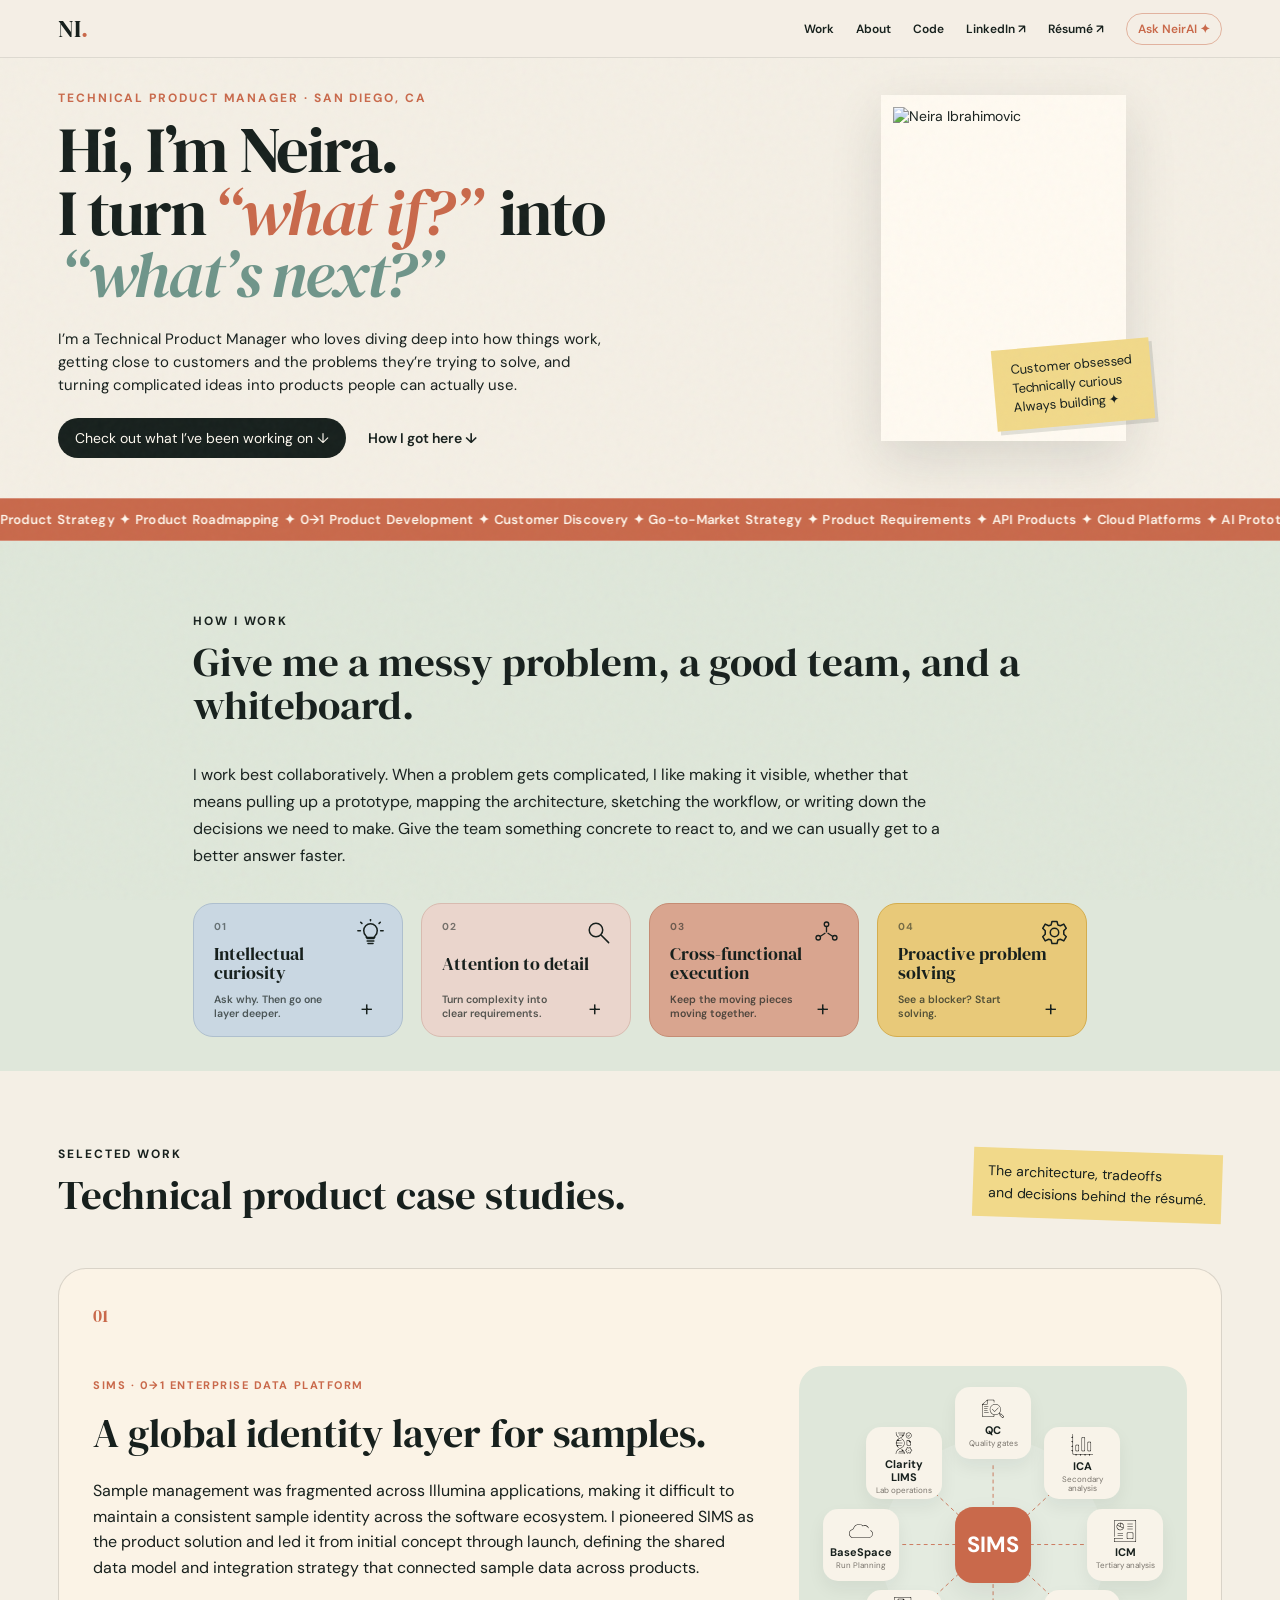
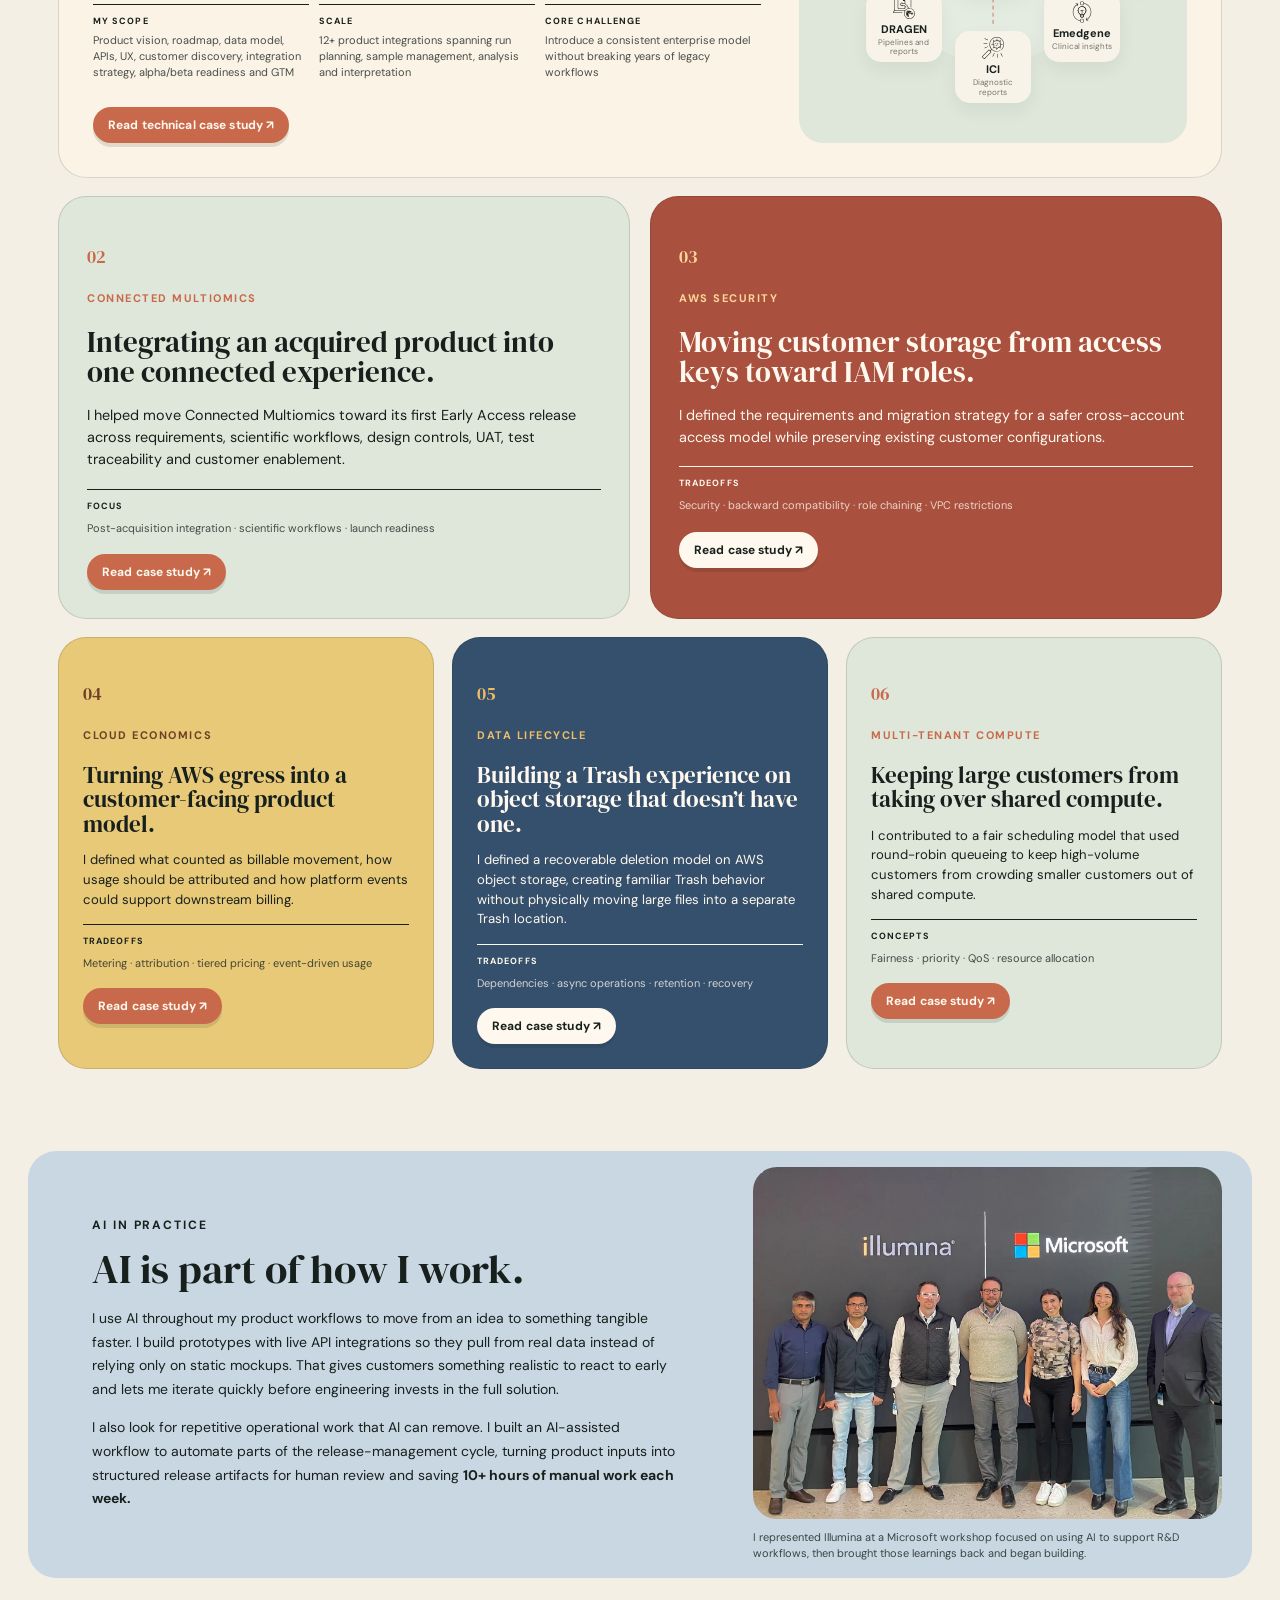
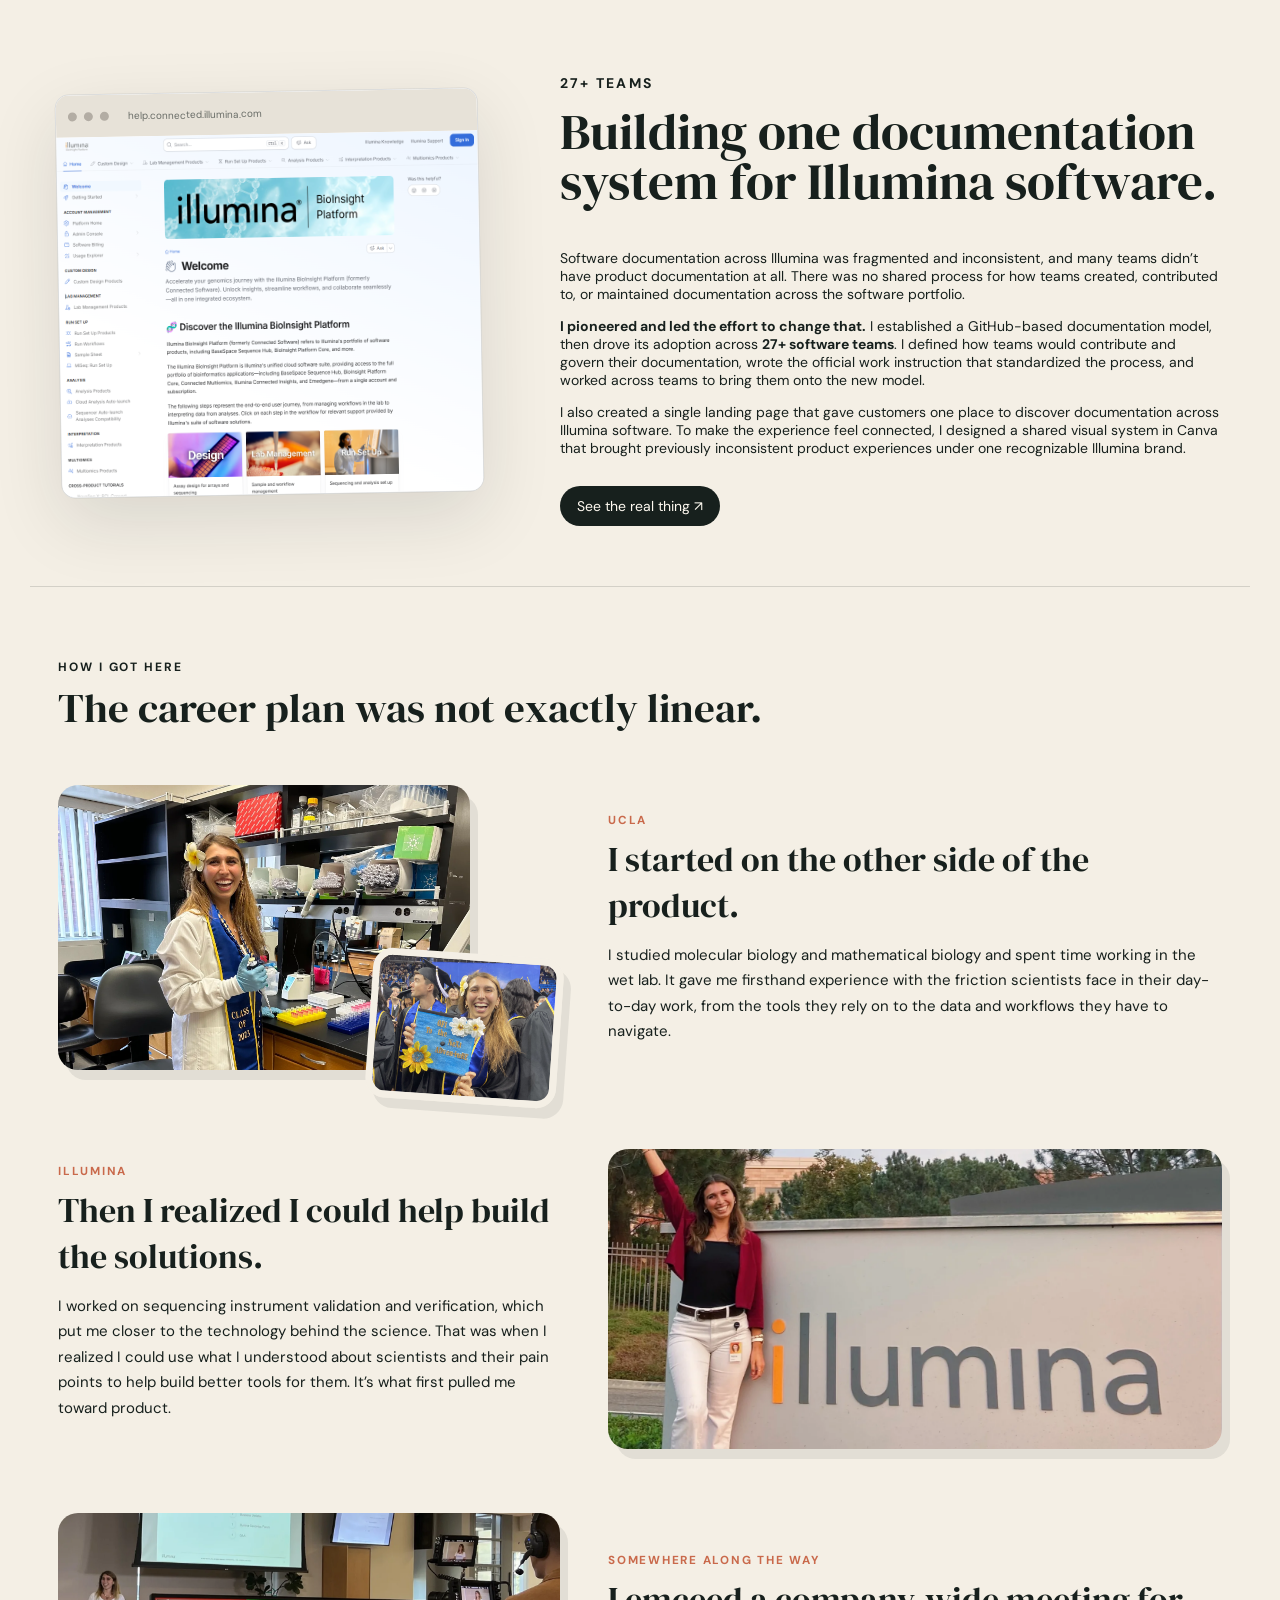
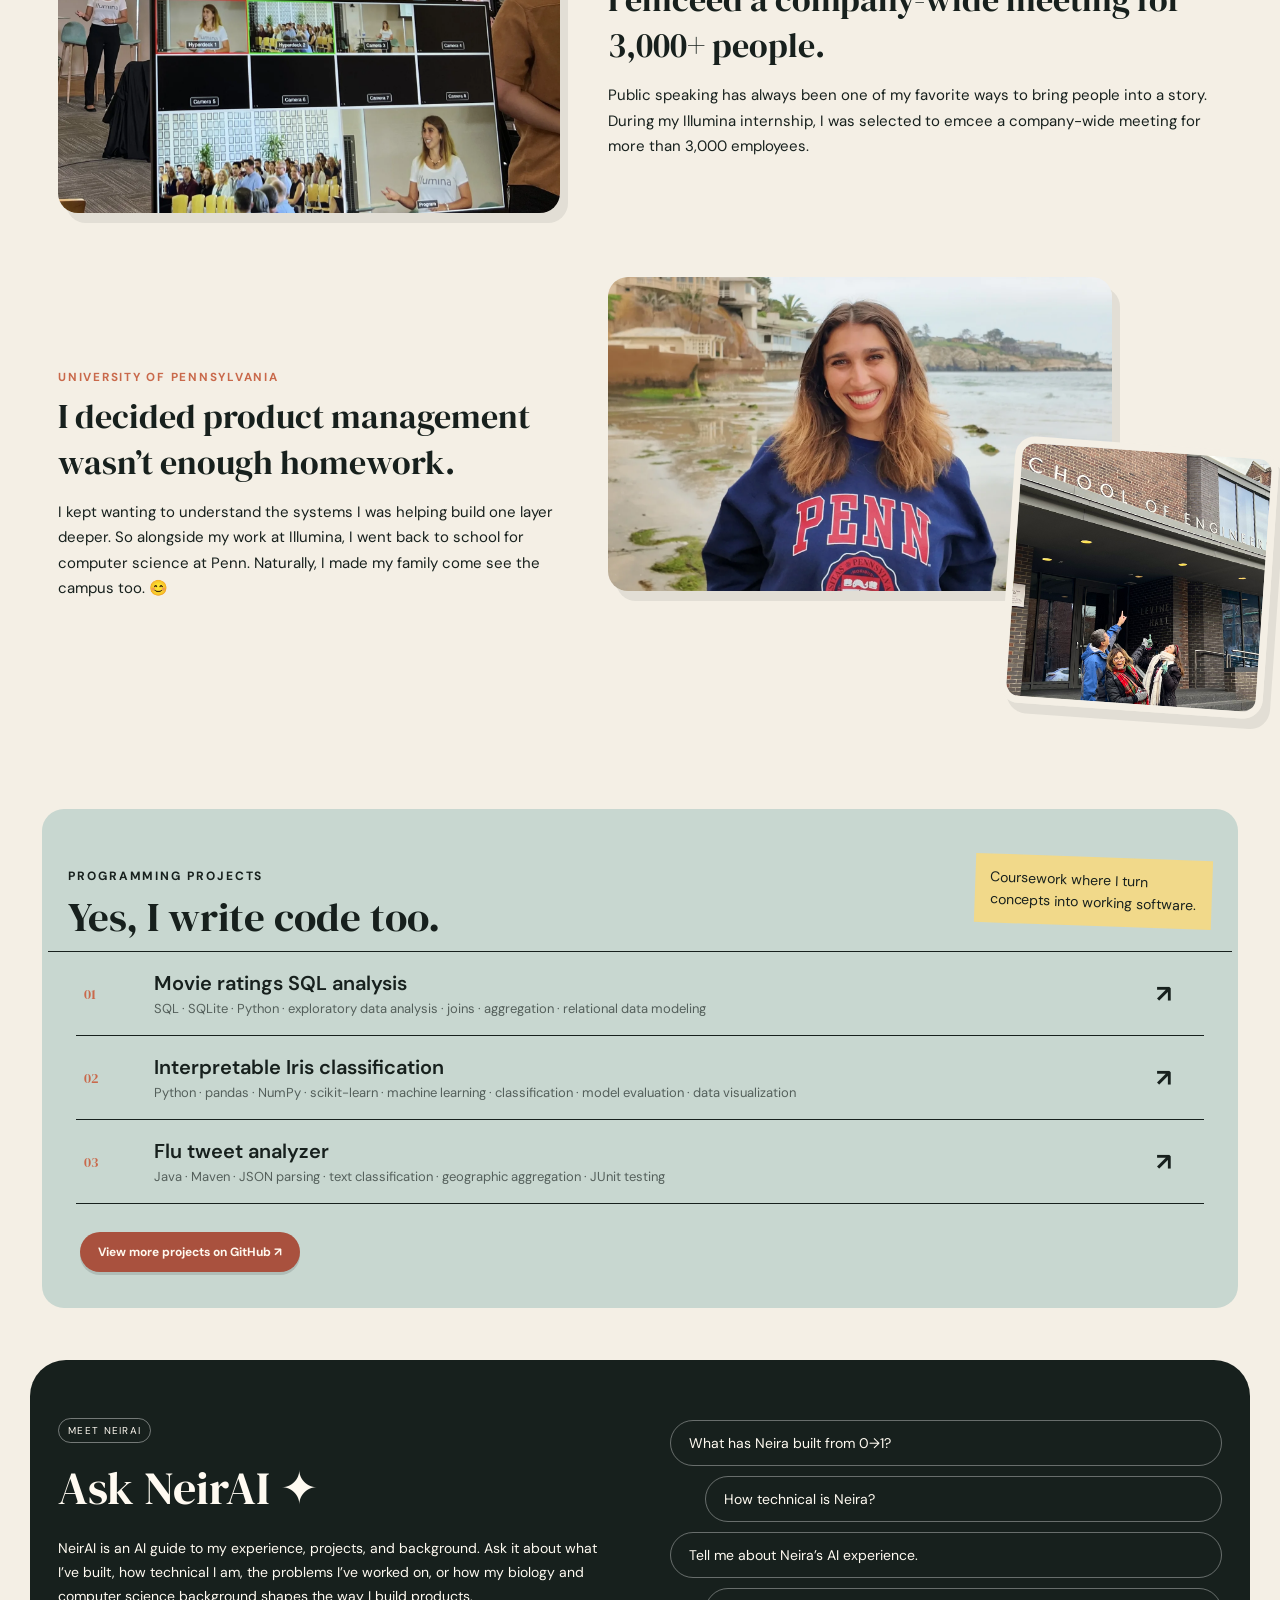
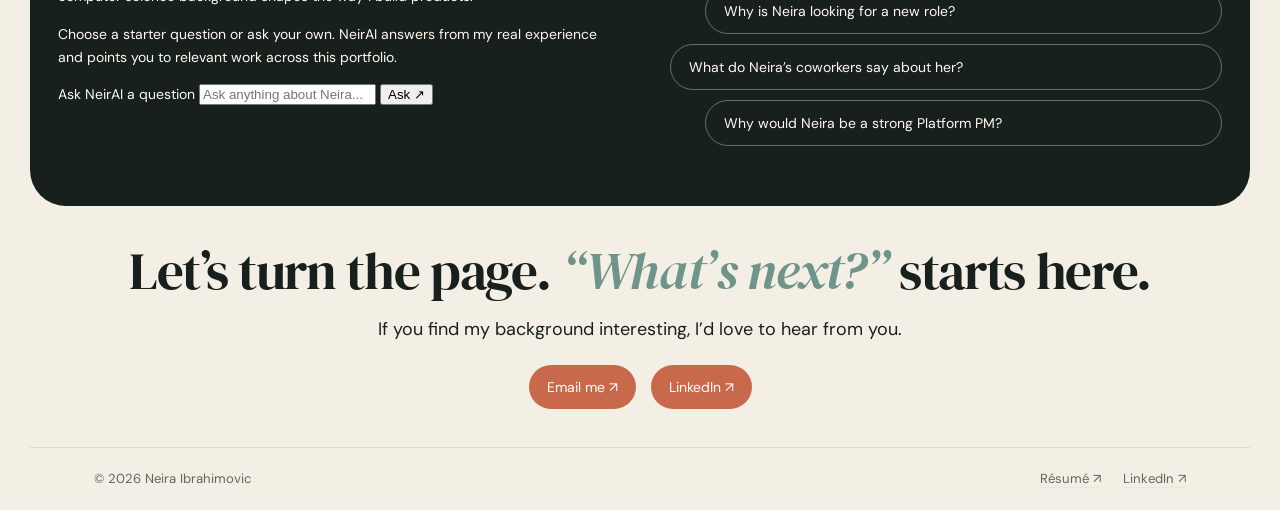
==== commit c2fc5894: "Build interactive NeirAI entry UI" ====
--- a/index.html
+++ b/index.html
@@ -224,16 +224,24 @@
     </section>
 
     <section class="ask section reveal" id="ask">
-      <div>
-        <span class="beta">coming next</span>
+      <div class="ask-intro">
+        <span class="beta">Meet NeirAI</span>
         <h2>Ask NeirAI ✦</h2>
-        <p>Soon you will be able to ask this portfolio questions instead of hunting through it. It will answer from my real experience and point you to the story behind the answer.</p>
-      </div>
-      <div class="prompt-cloud">
-        <button>How technical is Neira?</button>
-        <button>Tell me about something that went wrong.</button>
-        <button>What has she actually built?</button>
-        <button>Why biology and computer science?</button>
+        <p>NeirAI is an AI guide to my experience, projects, and background. Ask it about what I’ve built, how technical I am, the problems I’ve worked on, or how my biology and computer science background shapes the way I build products.</p>
+        <p class="ask-note">Choose a starter question or ask your own. NeirAI answers from my real experience and points you to relevant work across this portfolio.</p>
+        <form class="ask-inline-form" id="ask-inline-form">
+          <label class="sr-only" for="ask-inline-input">Ask NeirAI a question</label>
+          <input id="ask-inline-input" type="text" placeholder="Ask anything about Neira..." autocomplete="off">
+          <button type="submit" aria-label="Ask NeirAI">Ask <span>↗</span></button>
+        </form>
+      </div>
+      <div class="prompt-cloud" aria-label="Suggested questions">
+        <button type="button" data-neirai-question="What has Neira built from 0→1?">What has Neira built from 0→1?</button>
+        <button type="button" data-neirai-question="How technical is Neira?">How technical is Neira?</button>
+        <button type="button" data-neirai-question="Tell me about Neira's AI experience.">Tell me about Neira’s AI experience.</button>
+        <button type="button" data-neirai-question="Why is Neira looking for a new role?">Why is Neira looking for a new role?</button>
+        <button type="button" data-neirai-question="What do Neira's coworkers say about her?">What do Neira’s coworkers say about her?</button>
+        <button type="button" data-neirai-question="Why would Neira be a strong Platform PM?">Why would Neira be a strong Platform PM?</button>
       </div>
     </section>
 
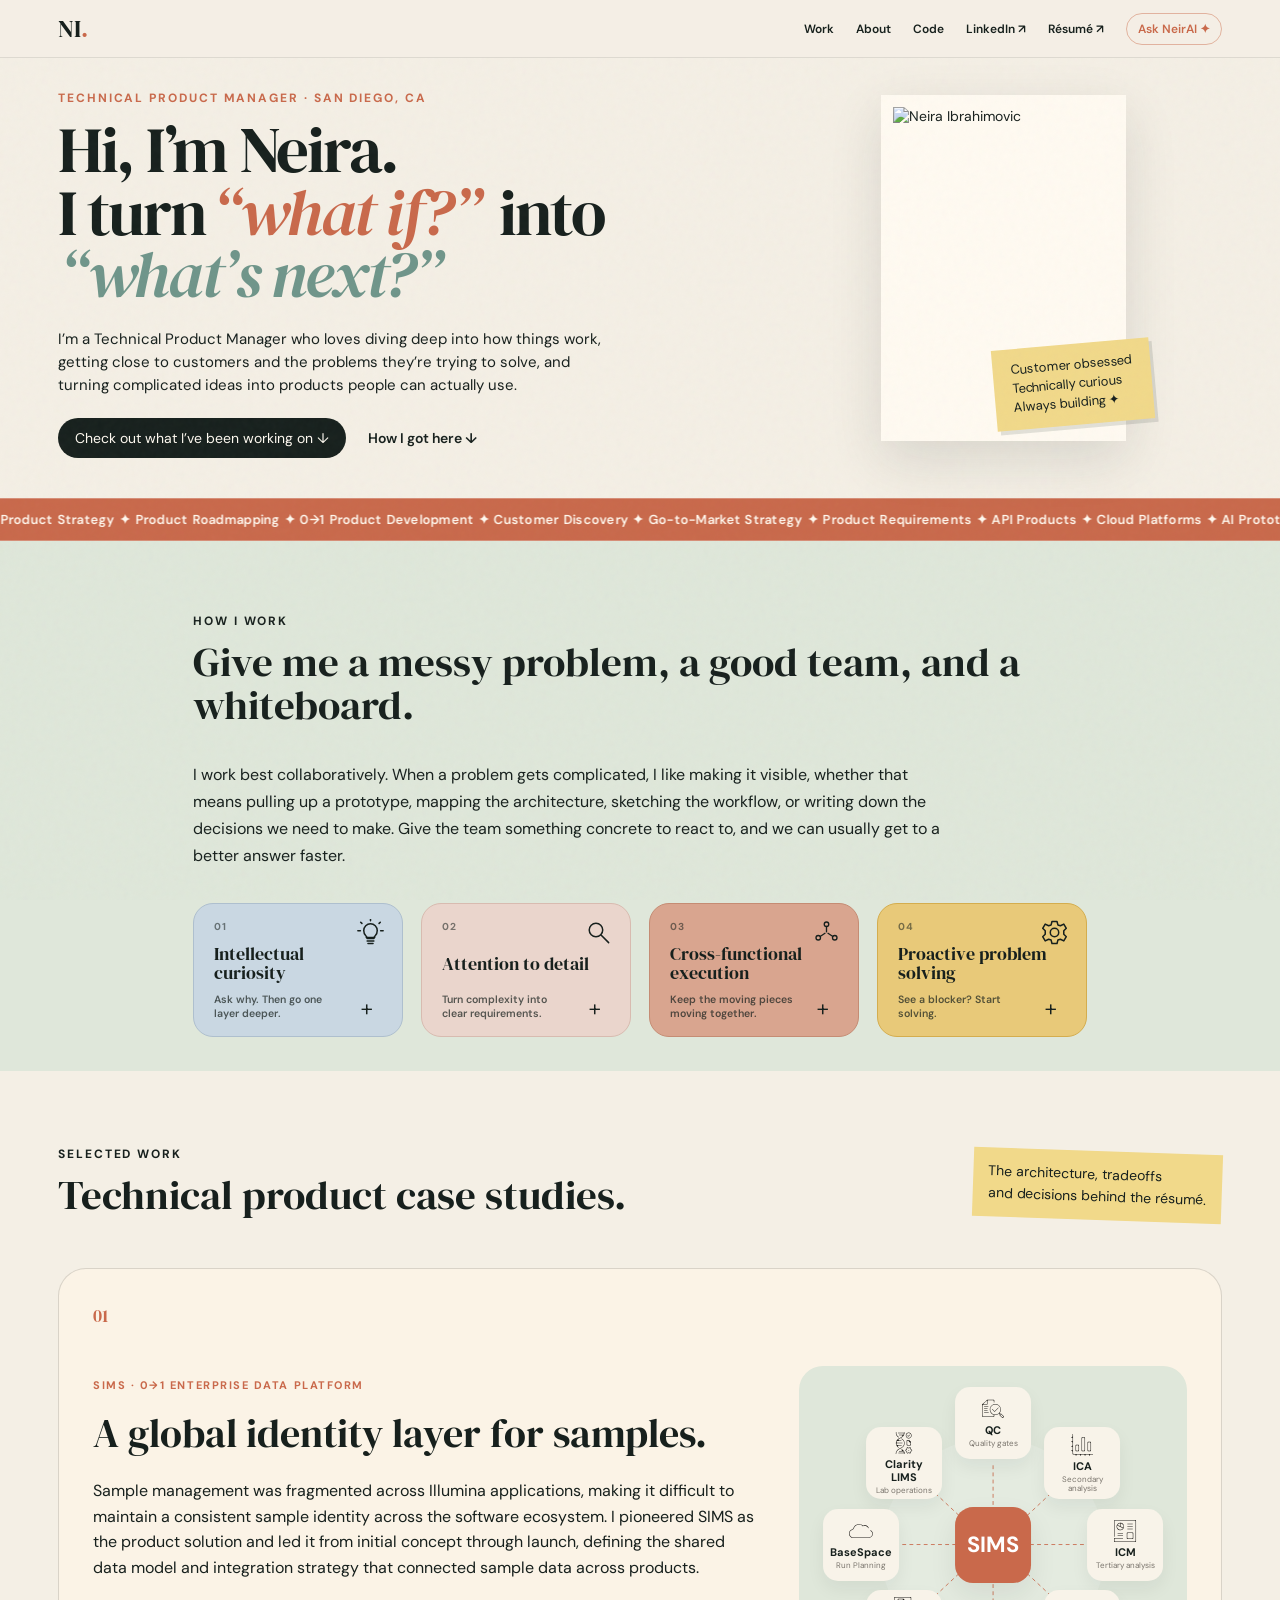
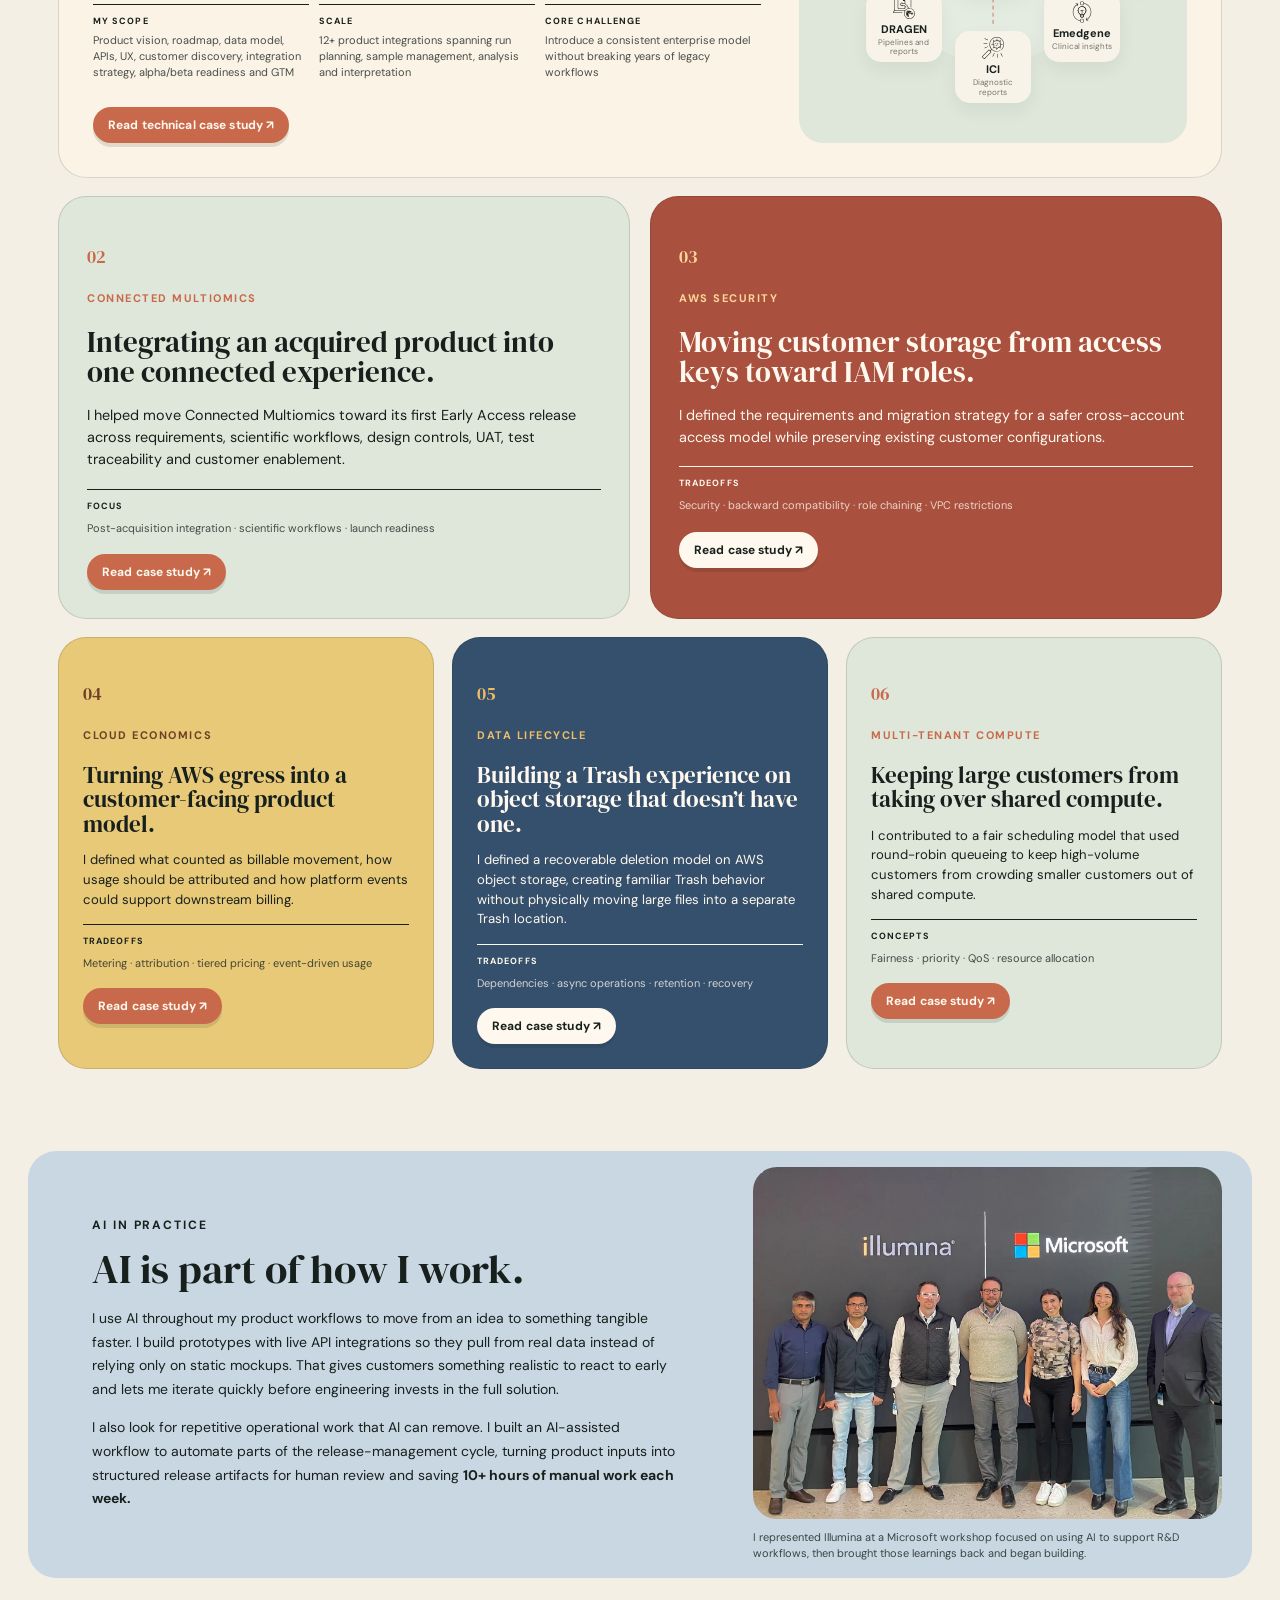
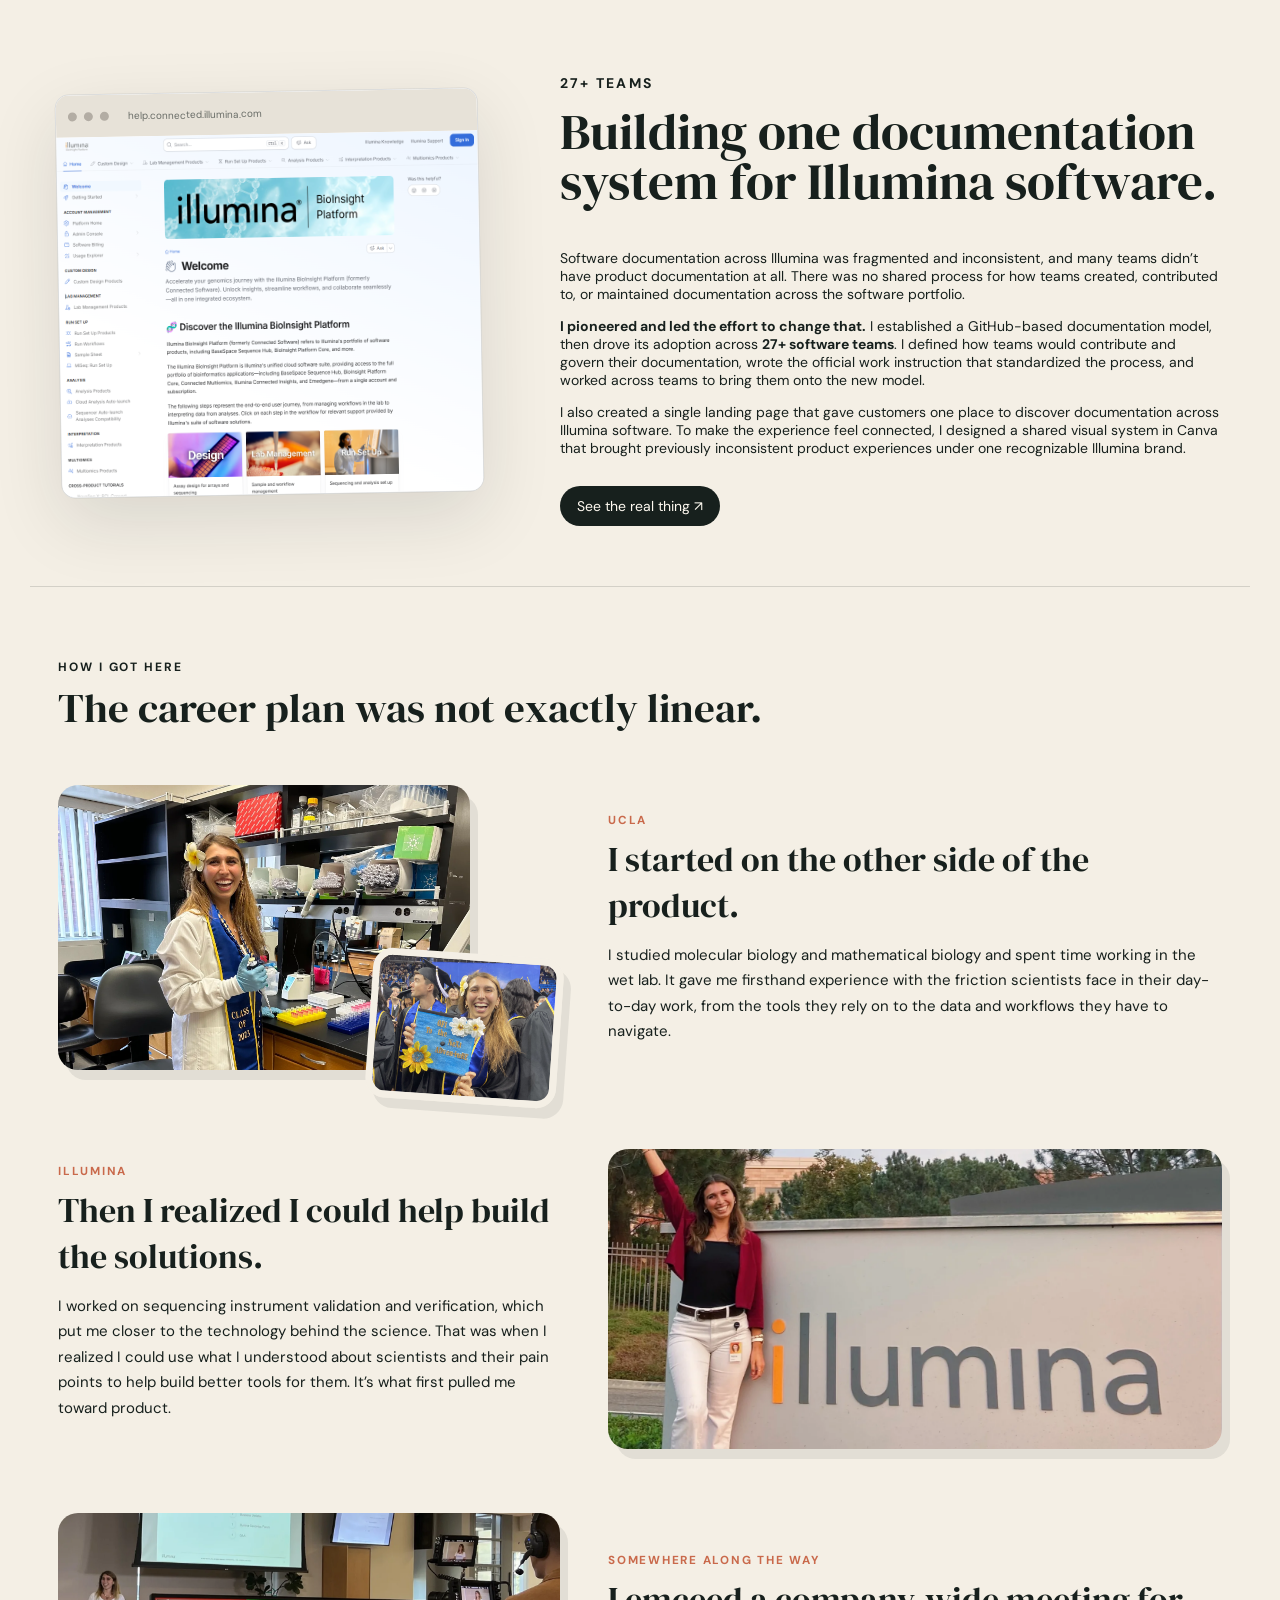
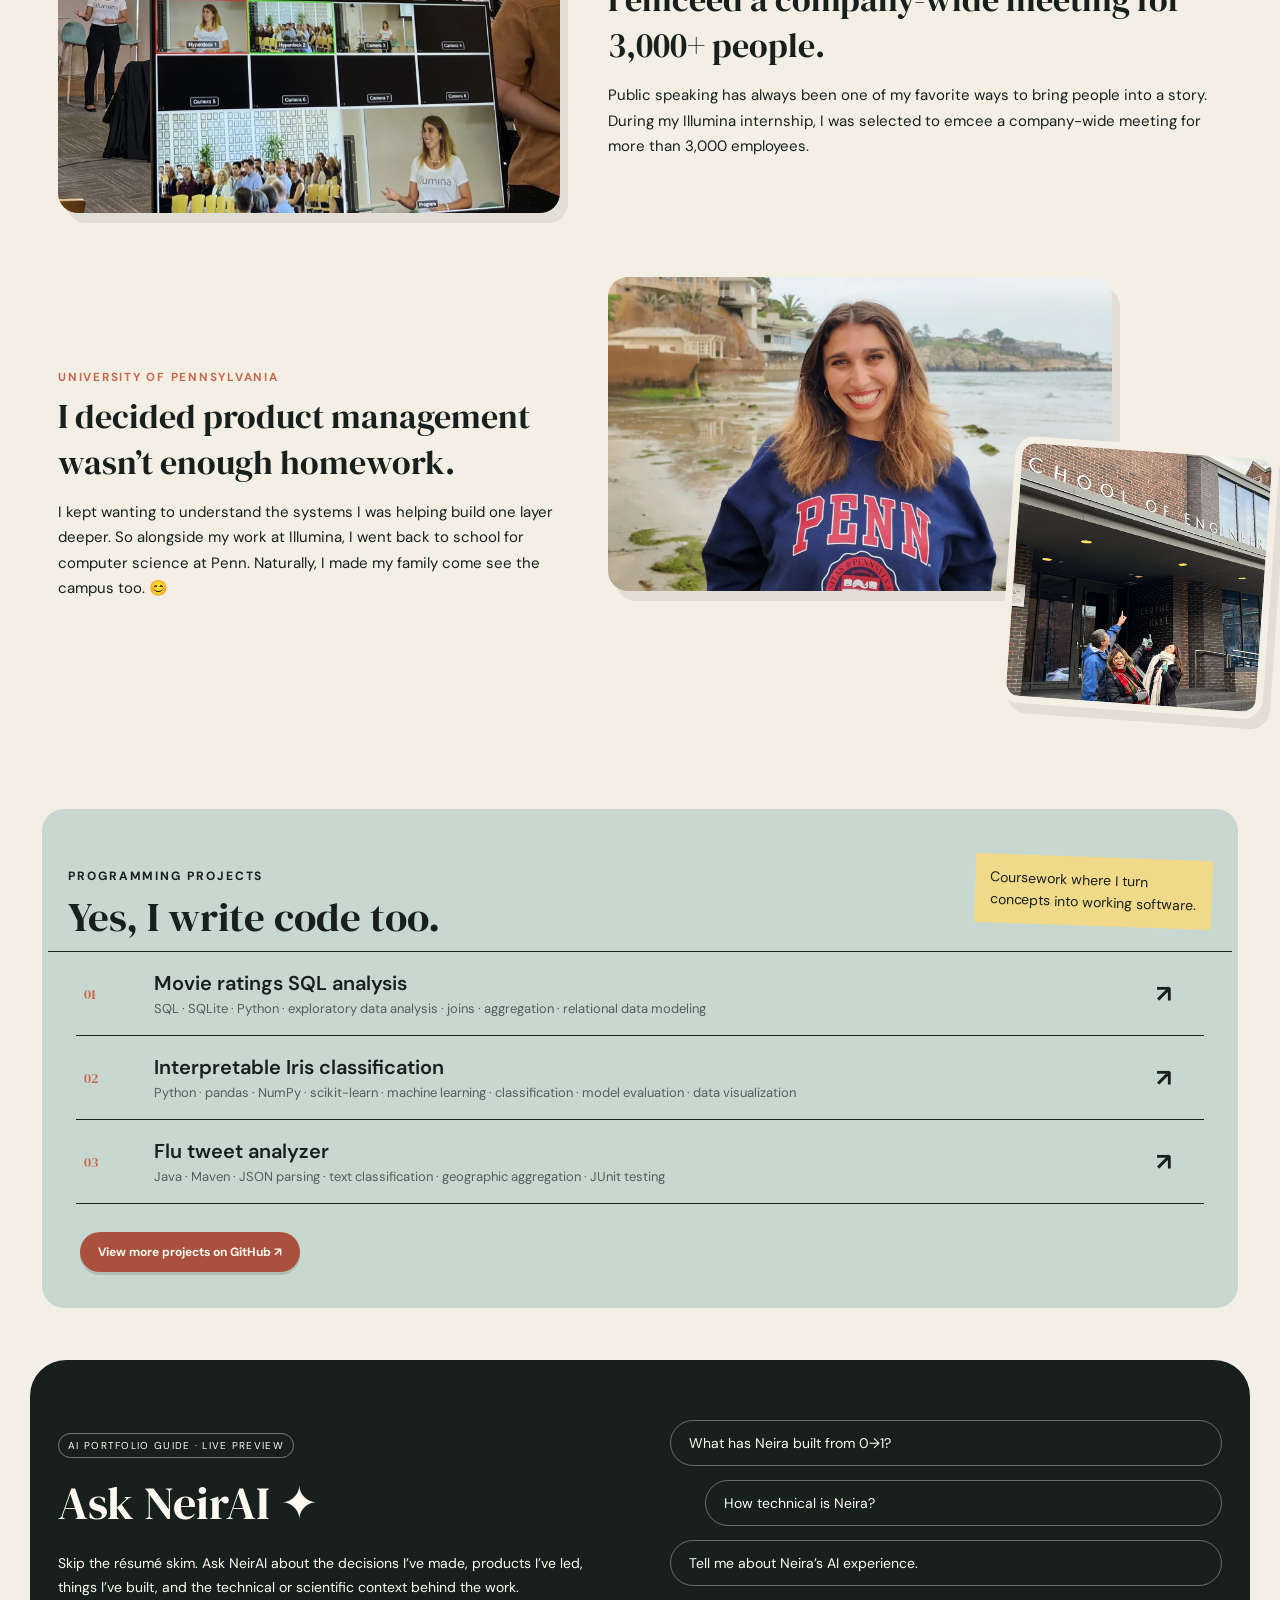
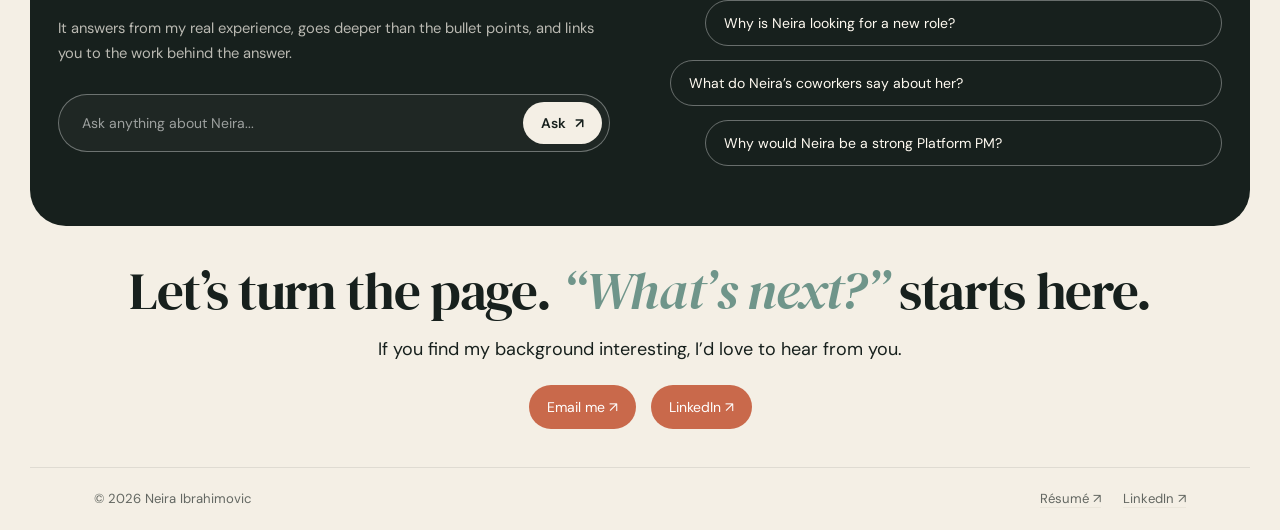
==== commit 7676954b: "Refresh Ask NeirAI homepage experience" ====
--- a/index.html
+++ b/index.html
@@ -225,10 +225,10 @@
 
     <section class="ask section reveal" id="ask">
       <div class="ask-intro">
-        <span class="beta">Meet NeirAI</span>
+        <span class="beta">AI portfolio guide · live preview</span>
         <h2>Ask NeirAI ✦</h2>
-        <p>NeirAI is an AI guide to my experience, projects, and background. Ask it about what I’ve built, how technical I am, the problems I’ve worked on, or how my biology and computer science background shapes the way I build products.</p>
-        <p class="ask-note">Choose a starter question or ask your own. NeirAI answers from my real experience and points you to relevant work across this portfolio.</p>
+        <p>Skip the résumé skim. Ask NeirAI about the decisions I’ve made, products I’ve led, things I’ve built, and the technical or scientific context behind the work.</p>
+        <p class="ask-note">It answers from my real experience, goes deeper than the bullet points, and links you to the work behind the answer.</p>
         <form class="ask-inline-form" id="ask-inline-form">
           <label class="sr-only" for="ask-inline-input">Ask NeirAI a question</label>
           <input id="ask-inline-input" type="text" placeholder="Ask anything about Neira..." autocomplete="off">
--- a/styles.css
+++ b/styles.css
@@ -1322,3 +1322,61 @@
 .sample-art-v2 .overview-node.ov3{left:77%!important;top:24%!important;right:auto!important}
 .sample-art-v2 .overview-node.ov6{left:23%!important;top:76%!important;bottom:auto!important}
 .sample-art-v2 .overview-node.ov8{left:77%!important;top:76%!important;right:auto!important;bottom:auto!important}
+
+
+/* NeirAI interactive entry + chat */
+.sr-only{position:absolute!important;width:1px!important;height:1px!important;padding:0!important;margin:-1px!important;overflow:hidden!important;clip:rect(0,0,0,0)!important;white-space:nowrap!important;border:0!important}
+.ask{align-items:center!important}
+.ask-intro{max-width:720px}
+.ask .beta{margin-bottom:28px}
+.ask-note{opacity:.7;font-size:.92rem!important;margin-top:16px!important}
+.prompt-cloud{gap:14px!important}
+.prompt-cloud button{cursor:pointer;text-align:left;transition:transform .2s ease,background .2s ease,border-color .2s ease}
+.prompt-cloud button:hover{transform:translateX(7px);background:rgba(255,255,255,.07);border-color:rgba(255,255,255,.55)}
+.ask-inline-form{display:flex;align-items:center;margin-top:28px;border:1px solid rgba(255,255,255,.35);border-radius:999px;padding:7px;background:rgba(255,255,255,.035);max-width:650px}
+.ask-inline-form input{flex:1;min-width:0;background:transparent;border:0;outline:0;color:#fff;font:inherit;padding:12px 16px}
+.ask-inline-form input::placeholder{color:rgba(255,255,255,.56)}
+.ask-inline-form button{border:0;border-radius:999px;background:#f4efe5;color:#17201d;font:600 14px "DM Sans",sans-serif;padding:12px 18px;cursor:pointer}
+.ask-inline-form button span{margin-left:6px}
+
+.neirai-page{background:#f4efe5;color:#17201d;min-height:100vh}
+.neirai-shell{padding:108px 28px 40px;min-height:100vh;display:flex;justify-content:center}
+.neirai-chat-card{width:min(1120px,100%);min-height:calc(100vh - 148px);background:#15211e;color:#f8f3e9;border-radius:38px;display:flex;flex-direction:column;overflow:hidden;box-shadow:0 24px 70px rgba(23,32,29,.14)}
+.neirai-chat-head{display:flex;justify-content:space-between;gap:30px;padding:38px 44px 30px;border-bottom:1px solid rgba(255,255,255,.12)}
+.neirai-chat-head>div{max-width:760px}
+.neirai-chat-head .beta{display:inline-block;border:1px solid rgba(255,255,255,.35);border-radius:999px;padding:7px 13px;text-transform:uppercase;letter-spacing:.12em;font-size:11px;margin-bottom:16px}
+.neirai-chat-head h1{font-family:"DM Serif Display",serif;font-size:clamp(38px,4.5vw,68px);font-weight:400;line-height:.98;margin:0 0 13px}
+.neirai-chat-head h1 em{color:#c9694b;font-weight:400}
+.neirai-chat-head p{max-width:680px;opacity:.72;line-height:1.55;margin:0}
+.neirai-close{color:#f8f3e9;text-decoration:none;font-size:34px;line-height:1;width:44px;height:44px;border:1px solid rgba(255,255,255,.25);border-radius:50%;display:grid;place-items:center}
+.neirai-conversation{flex:1;padding:34px 44px;overflow-y:auto;min-height:320px;max-height:52vh}
+.neirai-welcome{max-width:850px;margin:10px auto}
+.neirai-label,.neirai-followups>span{display:block;text-transform:uppercase;letter-spacing:.12em;font-size:11px;opacity:.55;margin-bottom:13px}
+.neirai-starters{display:grid;grid-template-columns:1fr 1fr;gap:12px}
+.neirai-starters button,.neirai-followups button{background:transparent;color:#f8f3e9;border:1px solid rgba(255,255,255,.28);border-radius:20px;padding:17px 19px;font:500 15px "DM Sans",sans-serif;text-align:left;cursor:pointer;transition:.2s ease}
+.neirai-starters button:hover,.neirai-followups button:hover{background:rgba(255,255,255,.07);border-color:rgba(255,255,255,.55);transform:translateY(-2px)}
+.neirai-message{max-width:820px;margin:0 auto 24px}
+.neirai-message.user{display:flex;flex-direction:column;align-items:flex-end}
+.neirai-message-label{display:block;font-size:11px;text-transform:uppercase;letter-spacing:.11em;opacity:.5;margin:0 8px 7px}
+.neirai-bubble{border-radius:24px;padding:20px 23px;line-height:1.62}
+.neirai-message.user .neirai-bubble{background:#f4efe5;color:#17201d;max-width:72%;border-bottom-right-radius:7px}
+.neirai-message.assistant .neirai-bubble{background:rgba(255,255,255,.065);border:1px solid rgba(255,255,255,.12);border-bottom-left-radius:7px}
+.neirai-bubble p{margin:0 0 13px}.neirai-bubble p:last-of-type{margin-bottom:0}
+.neirai-links{display:flex;flex-wrap:wrap;gap:9px;margin-top:18px;padding-top:16px;border-top:1px solid rgba(255,255,255,.12)}
+.neirai-links a{color:#f8f3e9;text-decoration:none;border-bottom:1px solid rgba(255,255,255,.45);font-weight:600;font-size:13px}
+.neirai-typing{max-width:820px;margin:0 auto 24px;opacity:.55;font-size:13px}
+.neirai-followups{padding:0 44px 18px;max-width:908px;width:100%;margin:0 auto;box-sizing:border-box}
+.neirai-followups button{padding:10px 14px;border-radius:999px;font-size:12px;margin:0 7px 7px 0}
+.neirai-composer{margin:0 44px 10px;display:flex;gap:8px;border:1px solid rgba(255,255,255,.3);border-radius:999px;padding:7px;background:rgba(255,255,255,.04)}
+.neirai-composer input{flex:1;min-width:0;border:0;outline:0;background:transparent;color:#fff;font:16px "DM Sans",sans-serif;padding:12px 16px}
+.neirai-composer input::placeholder{color:rgba(255,255,255,.48)}
+.neirai-composer button{border:0;background:#f4efe5;color:#17201d;border-radius:999px;padding:12px 19px;font:600 14px "DM Sans",sans-serif;cursor:pointer}
+.neirai-disclaimer{text-align:center;font-size:10px;opacity:.42;margin:0;padding:0 25px 20px}
+@media(max-width:800px){
+ .ask-inline-form{margin-top:22px}.prompt-cloud{margin-top:30px}
+ .neirai-shell{padding:76px 12px 12px}.neirai-chat-card{border-radius:25px;min-height:calc(100vh - 88px)}
+ .neirai-chat-head{padding:26px 22px 22px}.neirai-chat-head p{font-size:13px}.neirai-close{width:38px;height:38px;font-size:27px}
+ .neirai-conversation{padding:25px 18px;max-height:none}.neirai-starters{grid-template-columns:1fr}
+ .neirai-message.user .neirai-bubble{max-width:88%}.neirai-bubble{padding:16px 17px;font-size:14px}
+ .neirai-followups{padding:0 18px 14px}.neirai-composer{margin:0 14px 9px}.neirai-composer input{font-size:14px;padding:10px}
+}
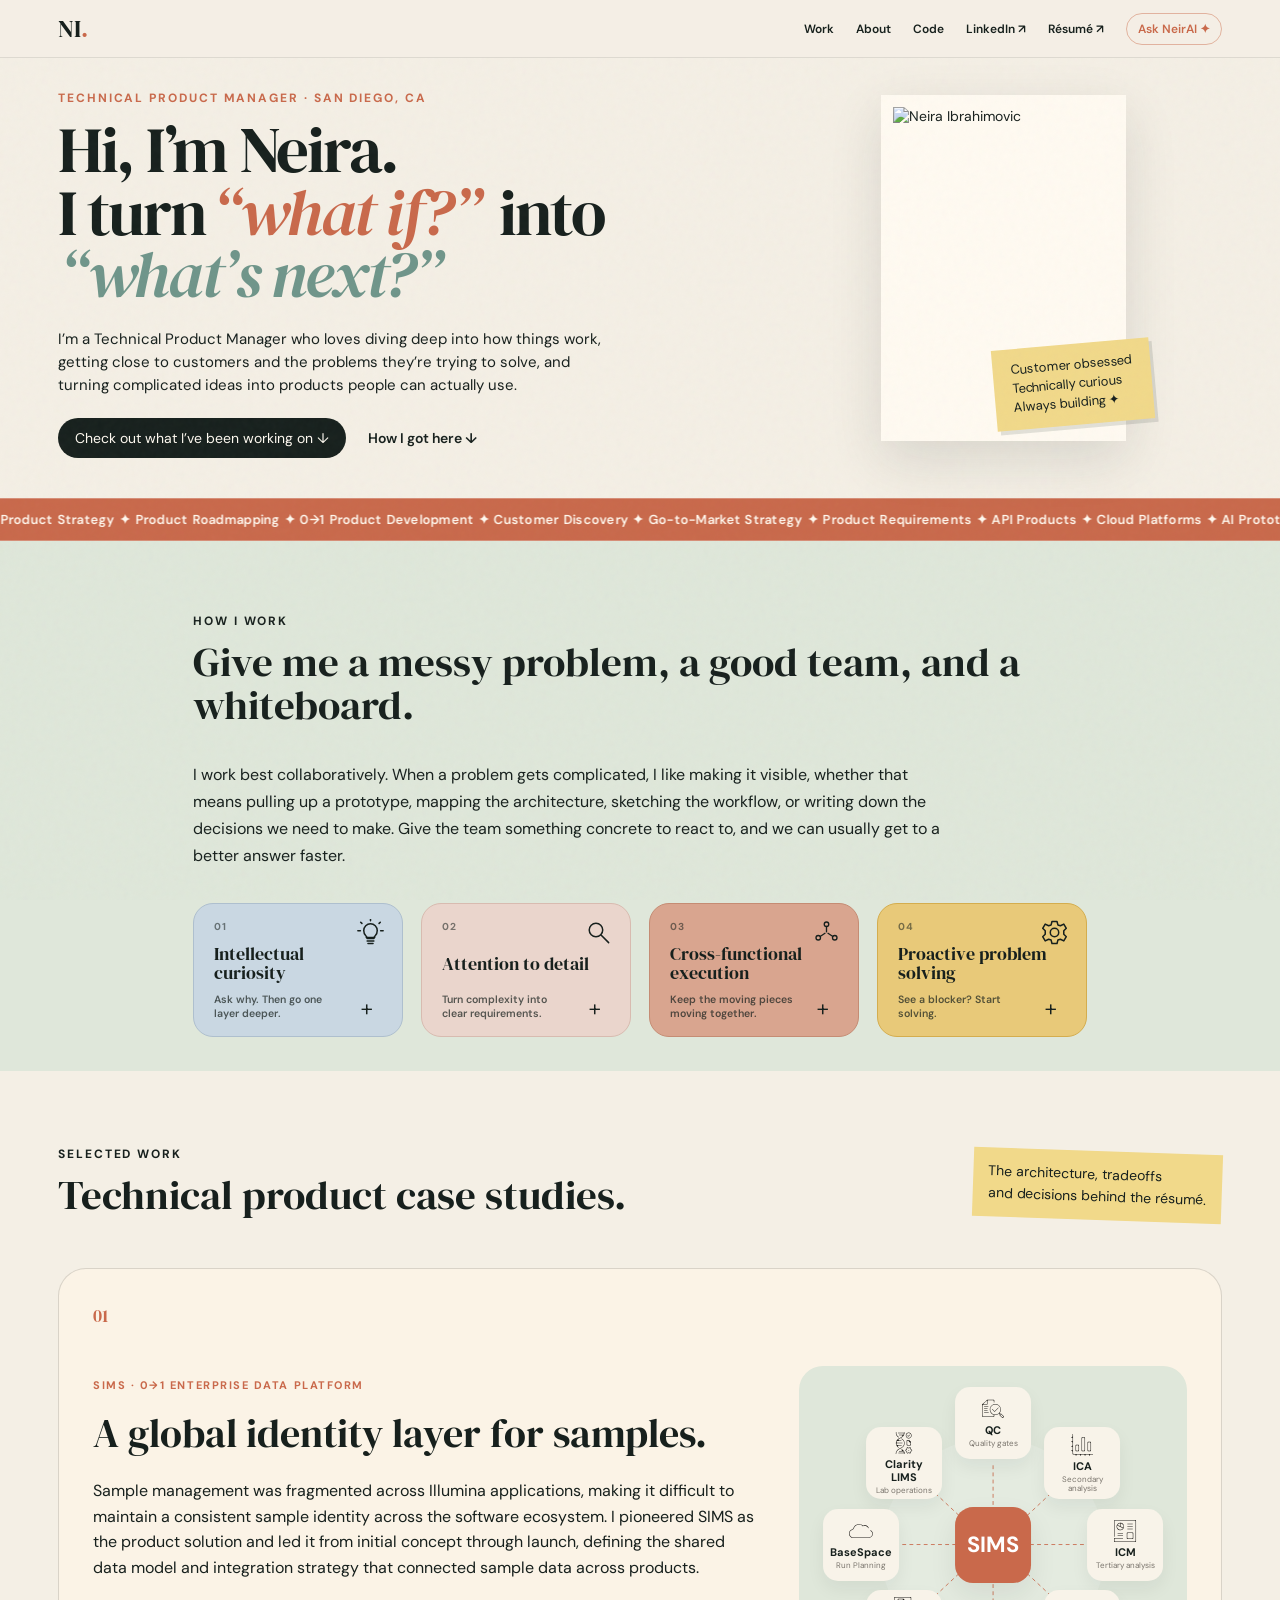
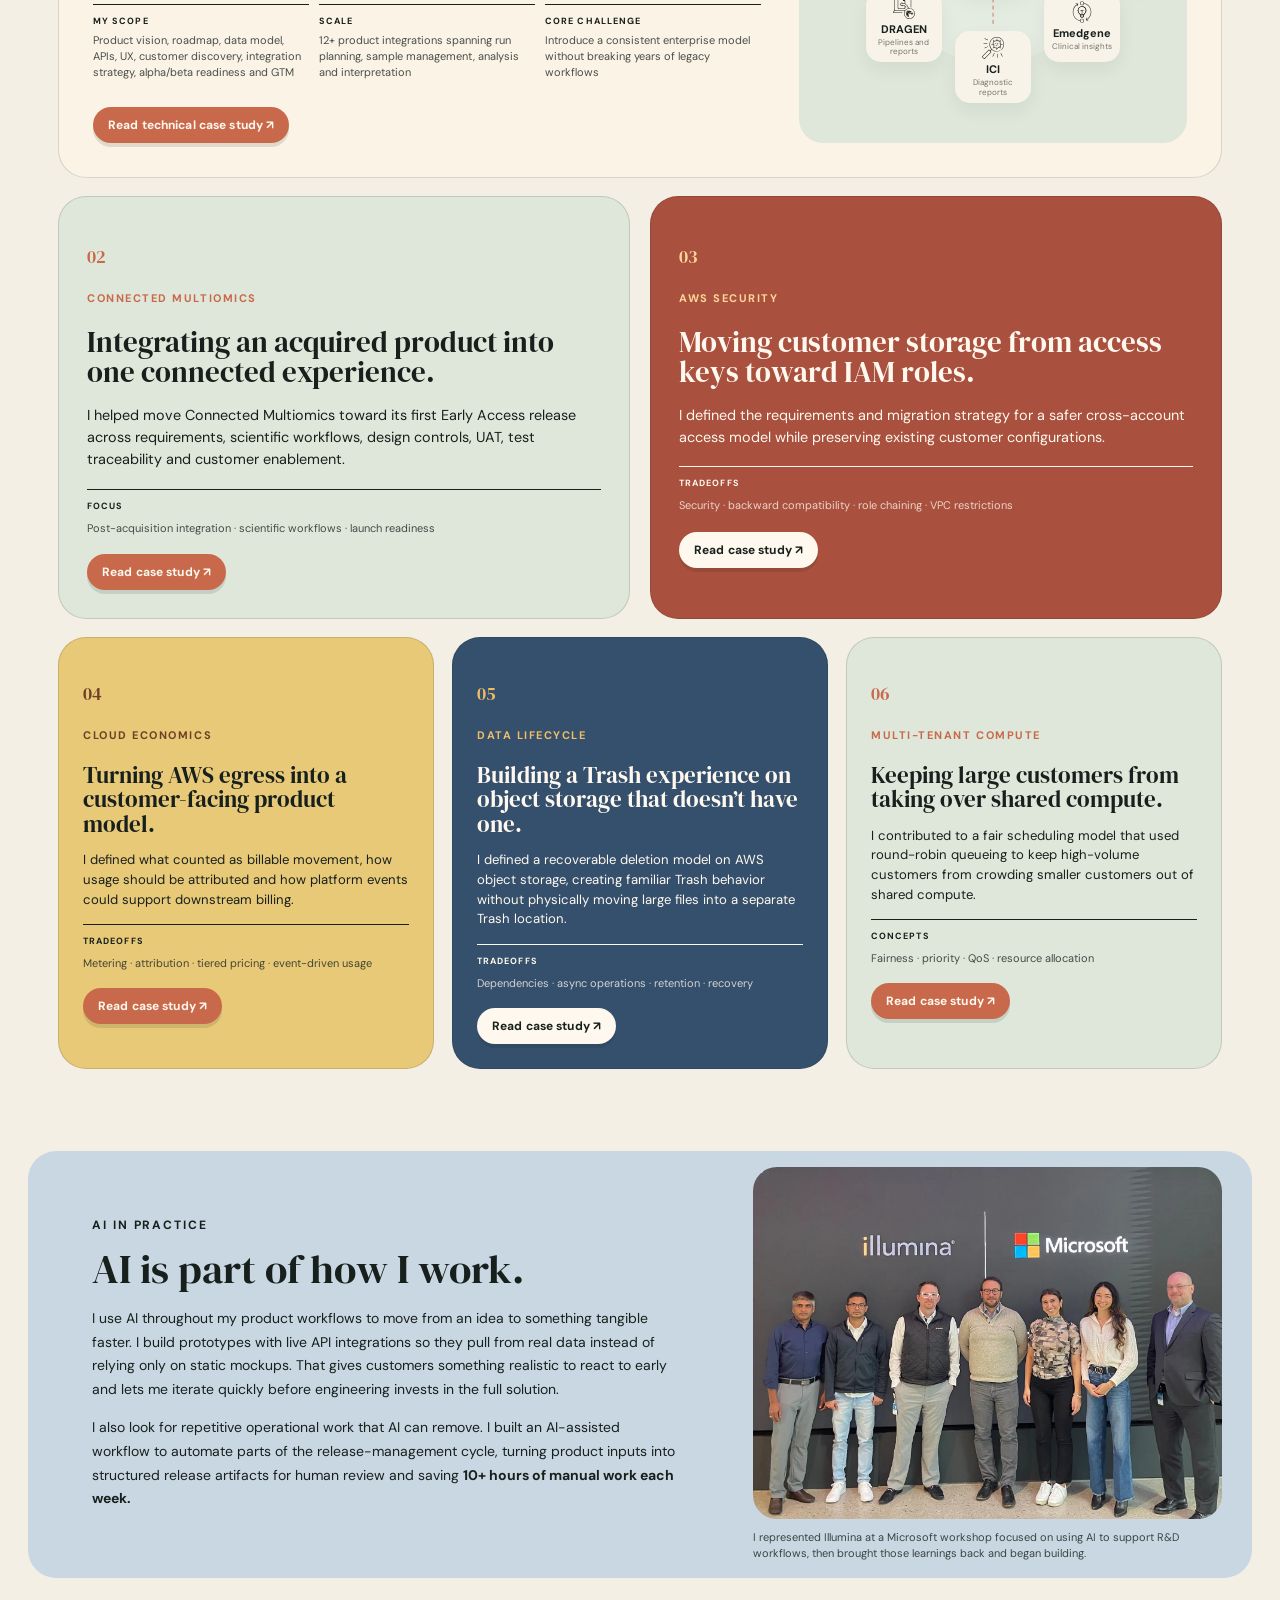
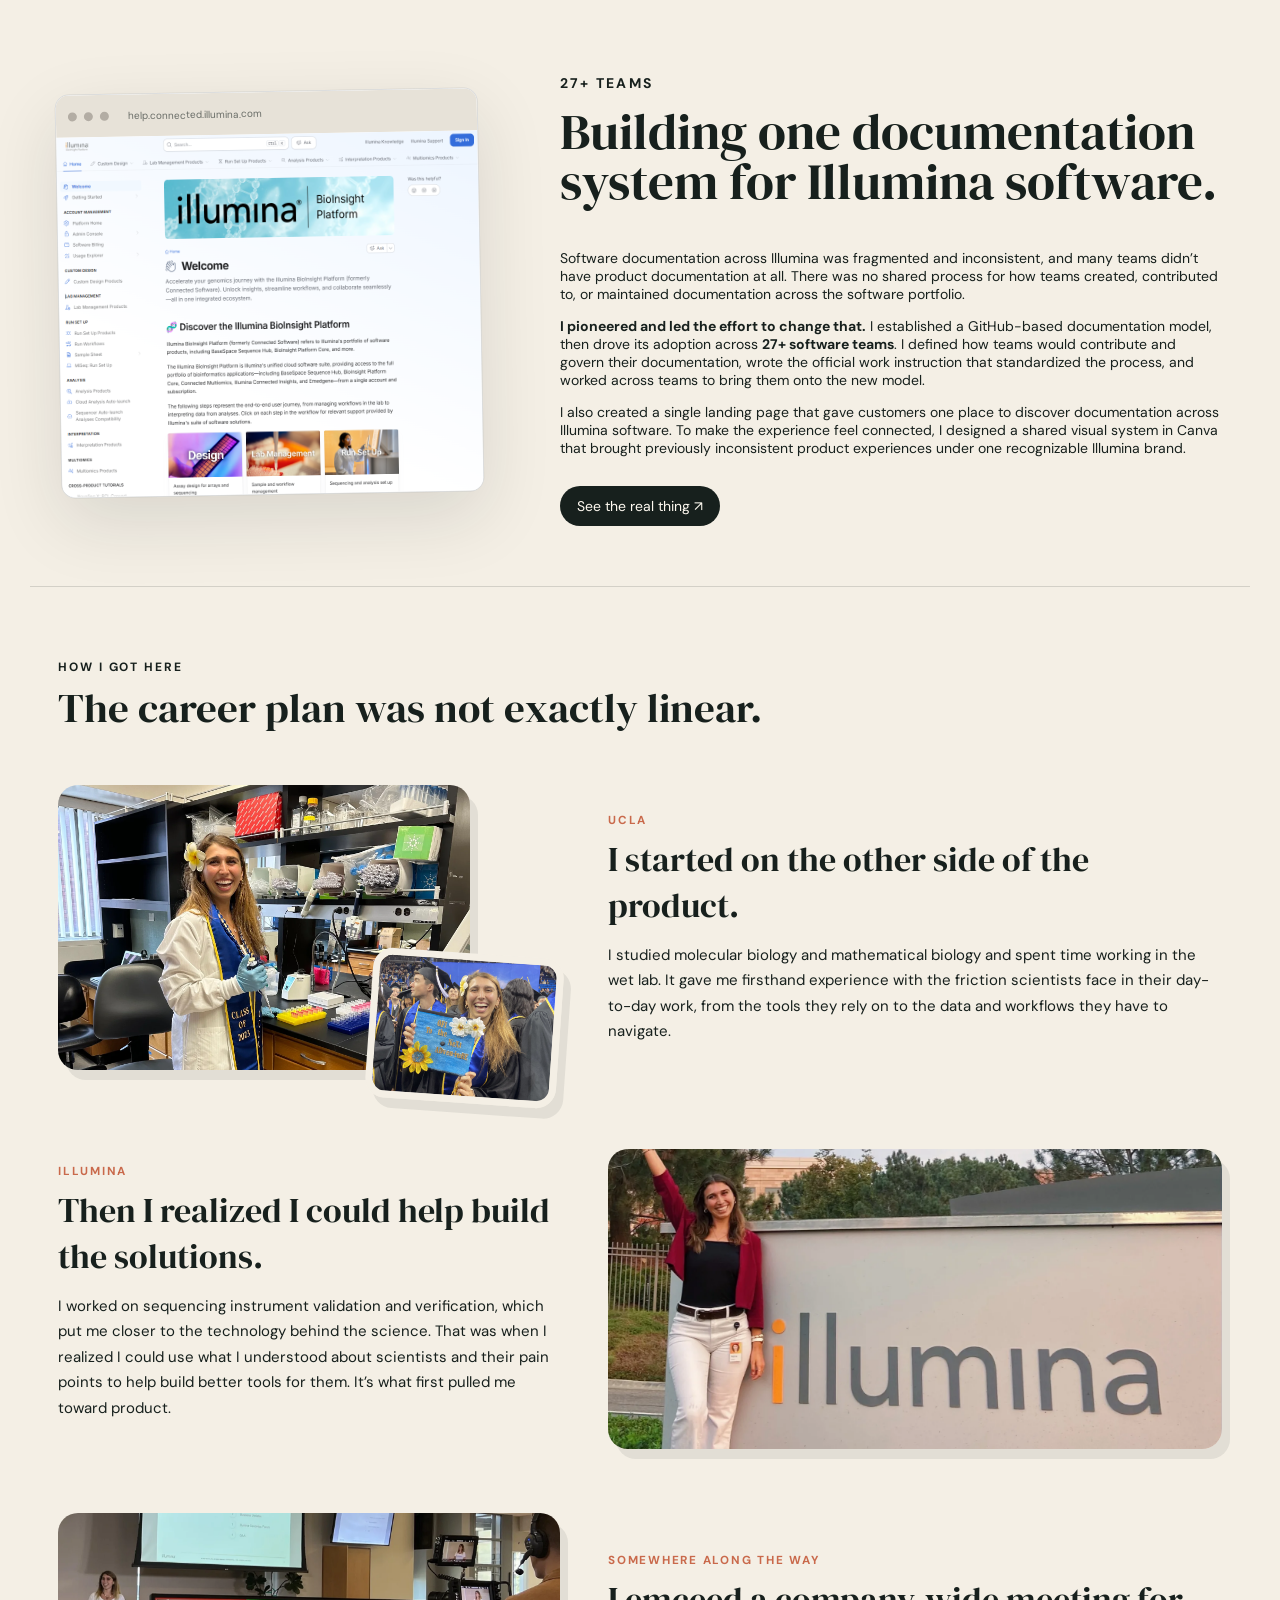
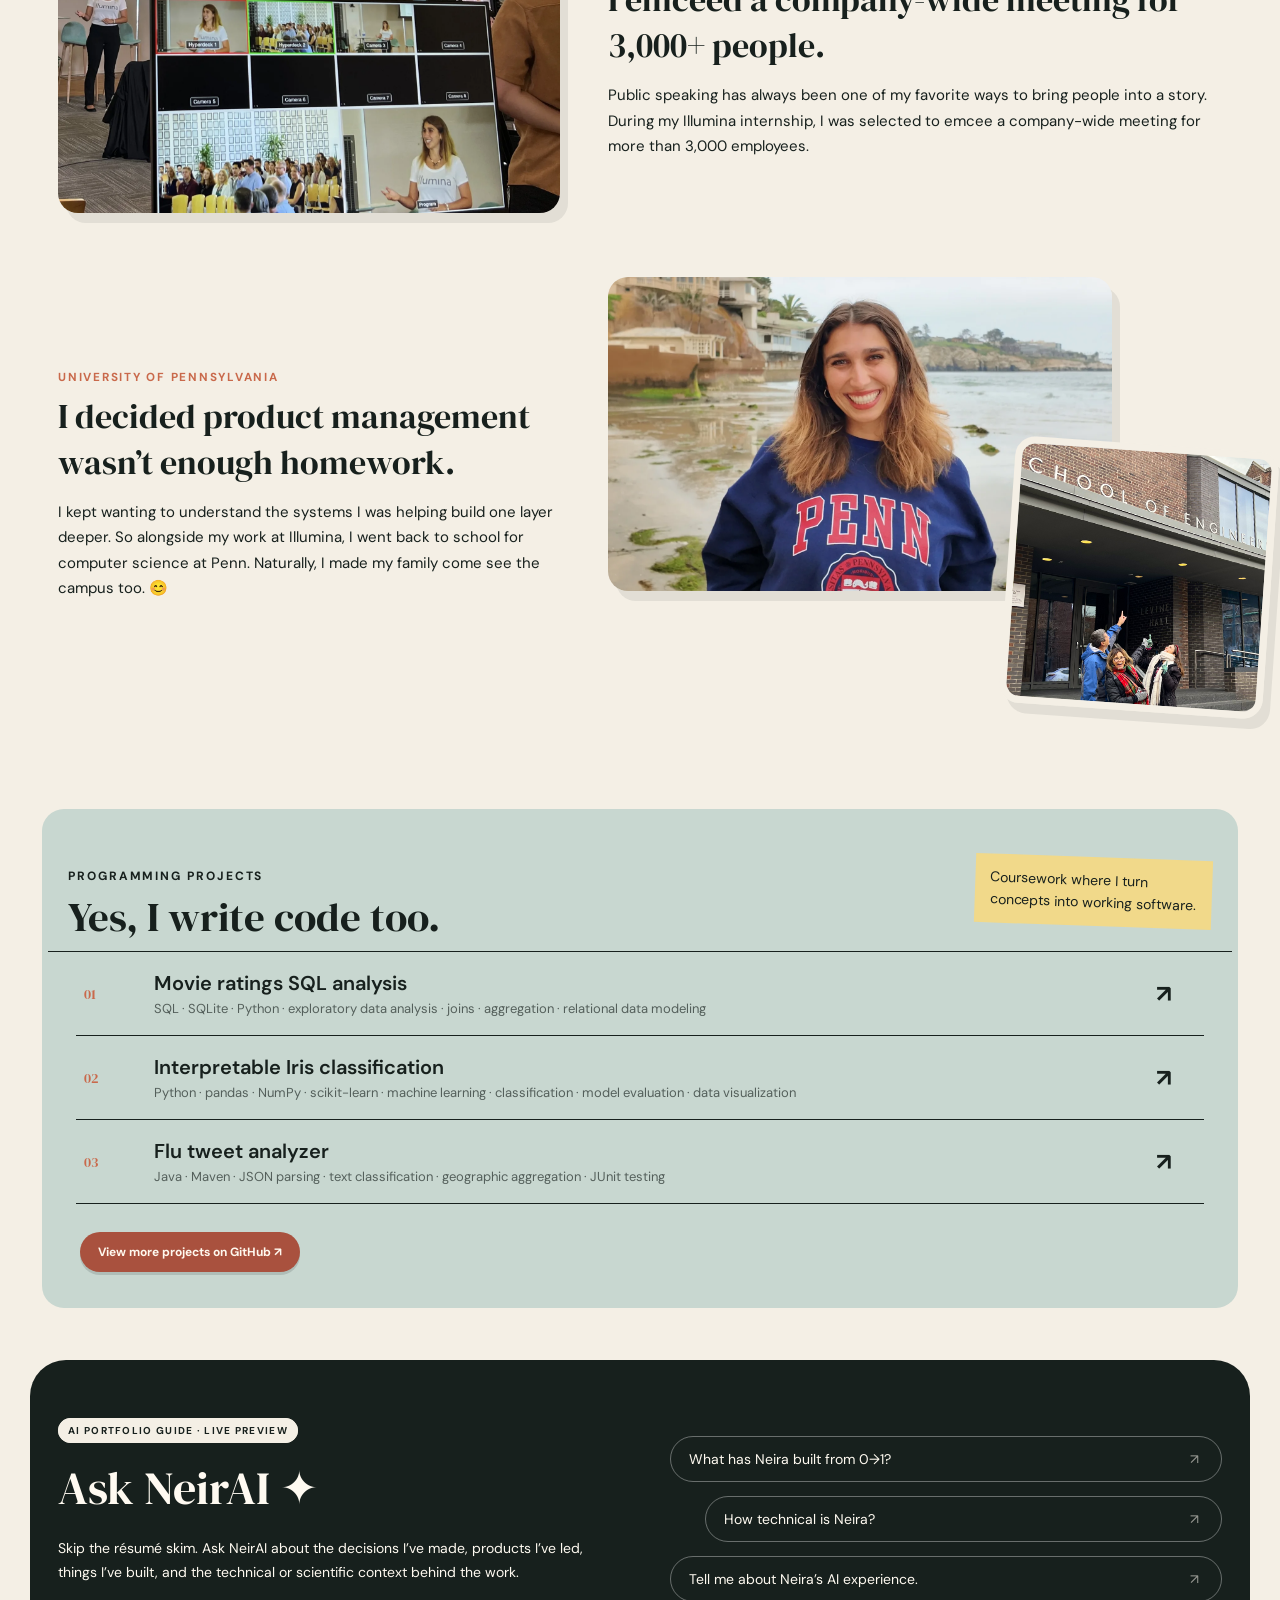
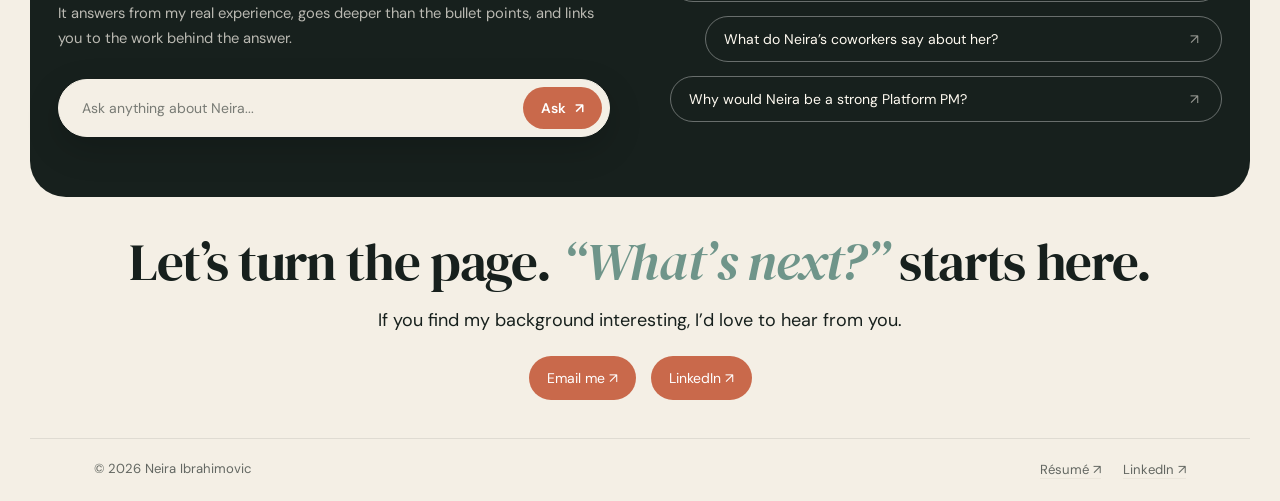
==== commit 203dc8bb: "Remove job search question from NeirAI starters" ====
--- a/index.html
+++ b/index.html
@@ -239,7 +239,6 @@
         <button type="button" data-neirai-question="What has Neira built from 0→1?">What has Neira built from 0→1?</button>
         <button type="button" data-neirai-question="How technical is Neira?">How technical is Neira?</button>
         <button type="button" data-neirai-question="Tell me about Neira's AI experience.">Tell me about Neira’s AI experience.</button>
-        <button type="button" data-neirai-question="Why is Neira looking for a new role?">Why is Neira looking for a new role?</button>
         <button type="button" data-neirai-question="What do Neira's coworkers say about her?">What do Neira’s coworkers say about her?</button>
         <button type="button" data-neirai-question="Why would Neira be a strong Platform PM?">Why would Neira be a strong Platform PM?</button>
       </div>
--- a/styles.css
+++ b/styles.css
@@ -1380,3 +1380,14 @@
  .neirai-message.user .neirai-bubble{max-width:88%}.neirai-bubble{padding:16px 17px;font-size:14px}
  .neirai-followups{padding:0 18px 14px}.neirai-composer{margin:0 14px 9px}.neirai-composer input{font-size:14px;padding:10px}
 }
+
+/* NeirAI homepage v2: make the interactive state unmistakable */
+.ask-intro .beta{background:#f4efe5;color:#17201d;border-color:#f4efe5;font-weight:700}
+.ask-intro h2{margin-bottom:18px}
+.ask-intro .ask-note{max-width:620px}
+.ask-inline-form{background:#f4efe5;border-color:#f4efe5;box-shadow:0 12px 34px rgba(0,0,0,.18)}
+.ask-inline-form input{color:#17201d}
+.ask-inline-form input::placeholder{color:rgba(23,32,29,.56)}
+.ask-inline-form button{background:#c9694b;color:#fff}
+.prompt-cloud button{position:relative;padding-right:54px}
+.prompt-cloud button::after{content:"↗";position:absolute;right:22px;top:50%;transform:translateY(-50%);opacity:.55}
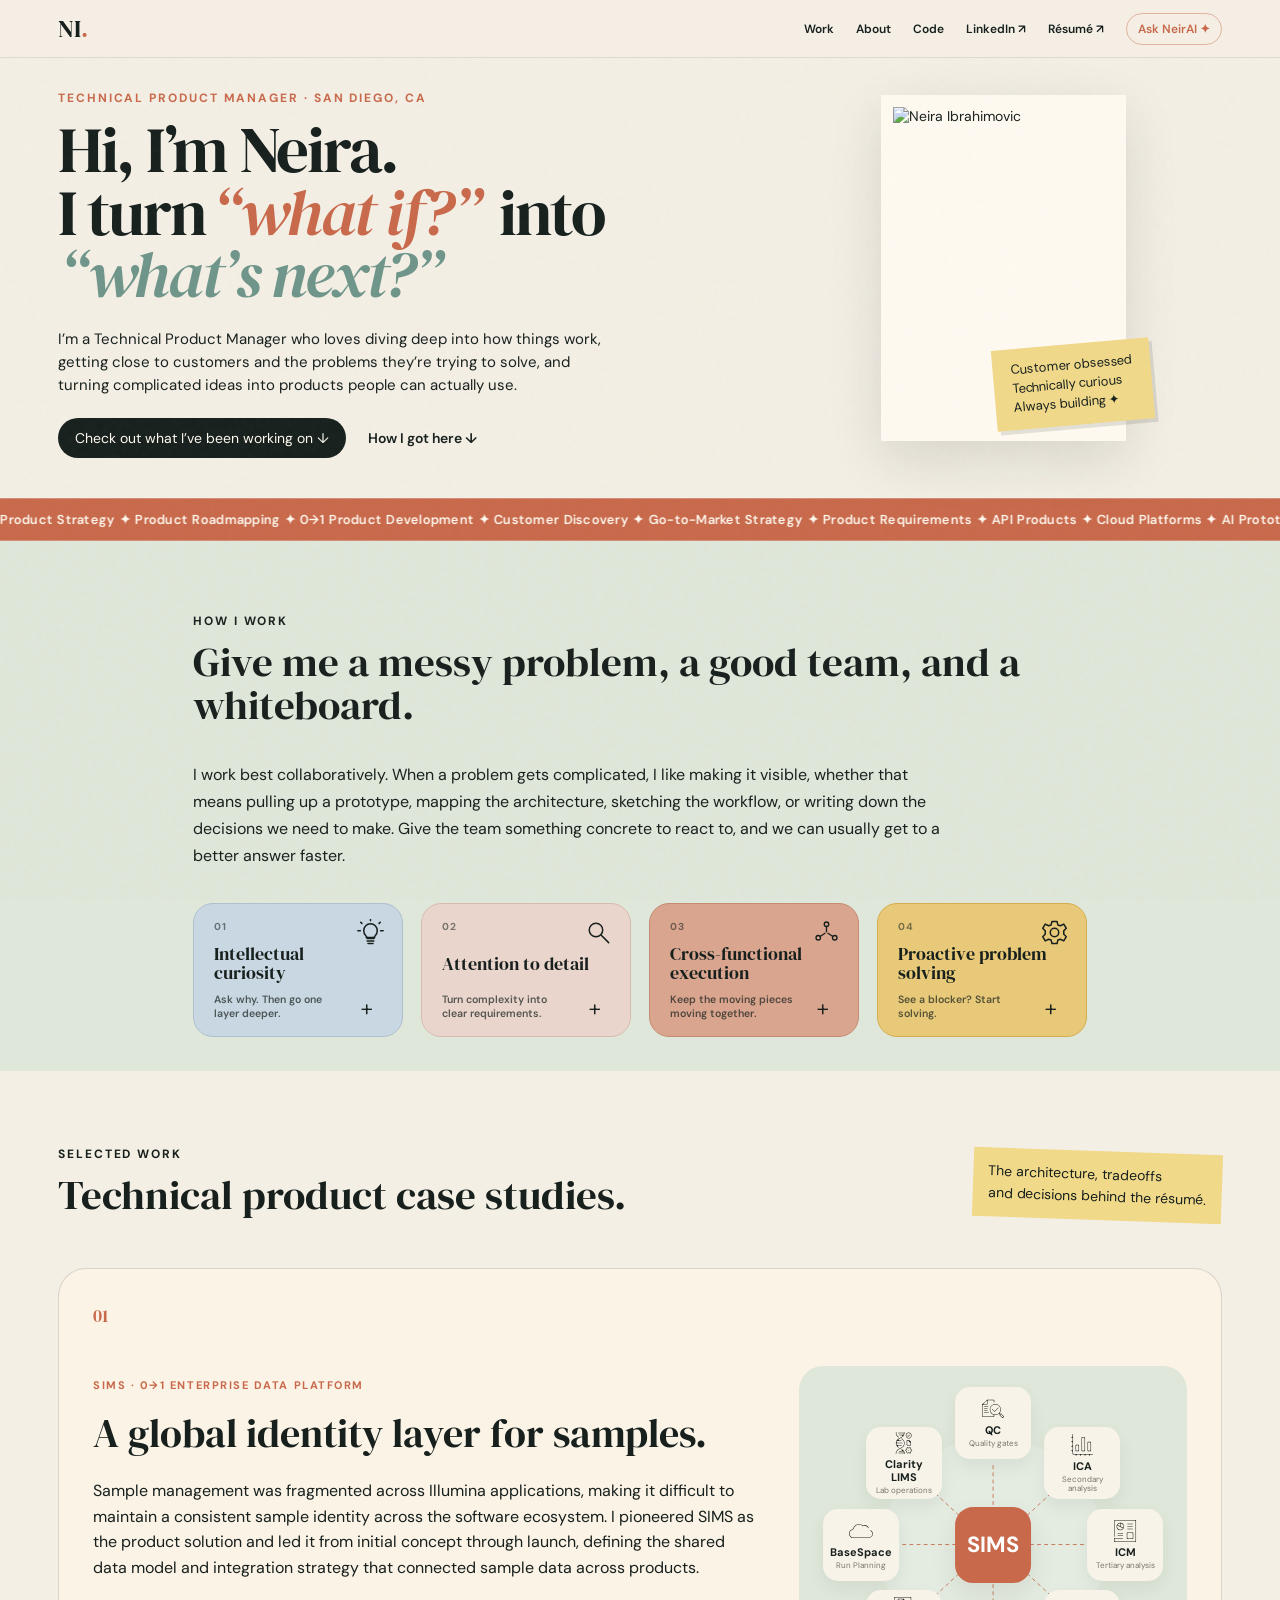
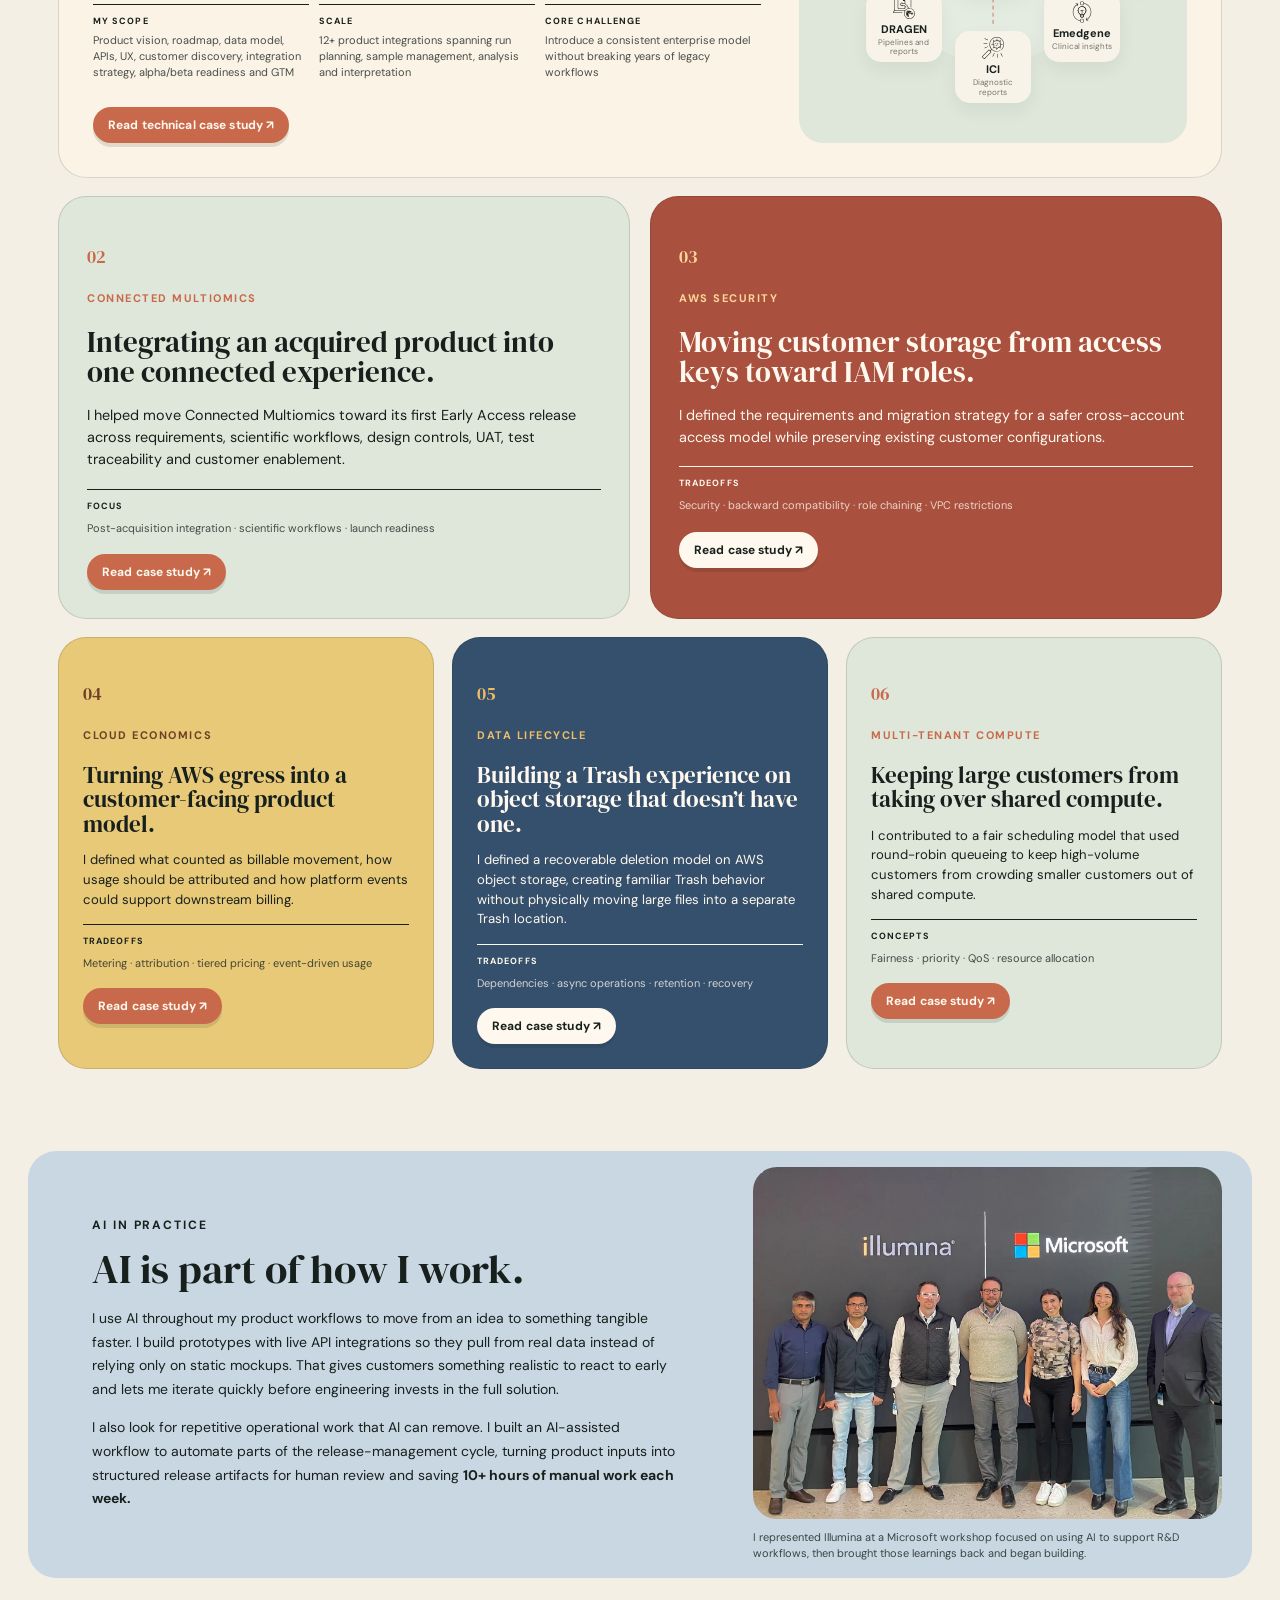
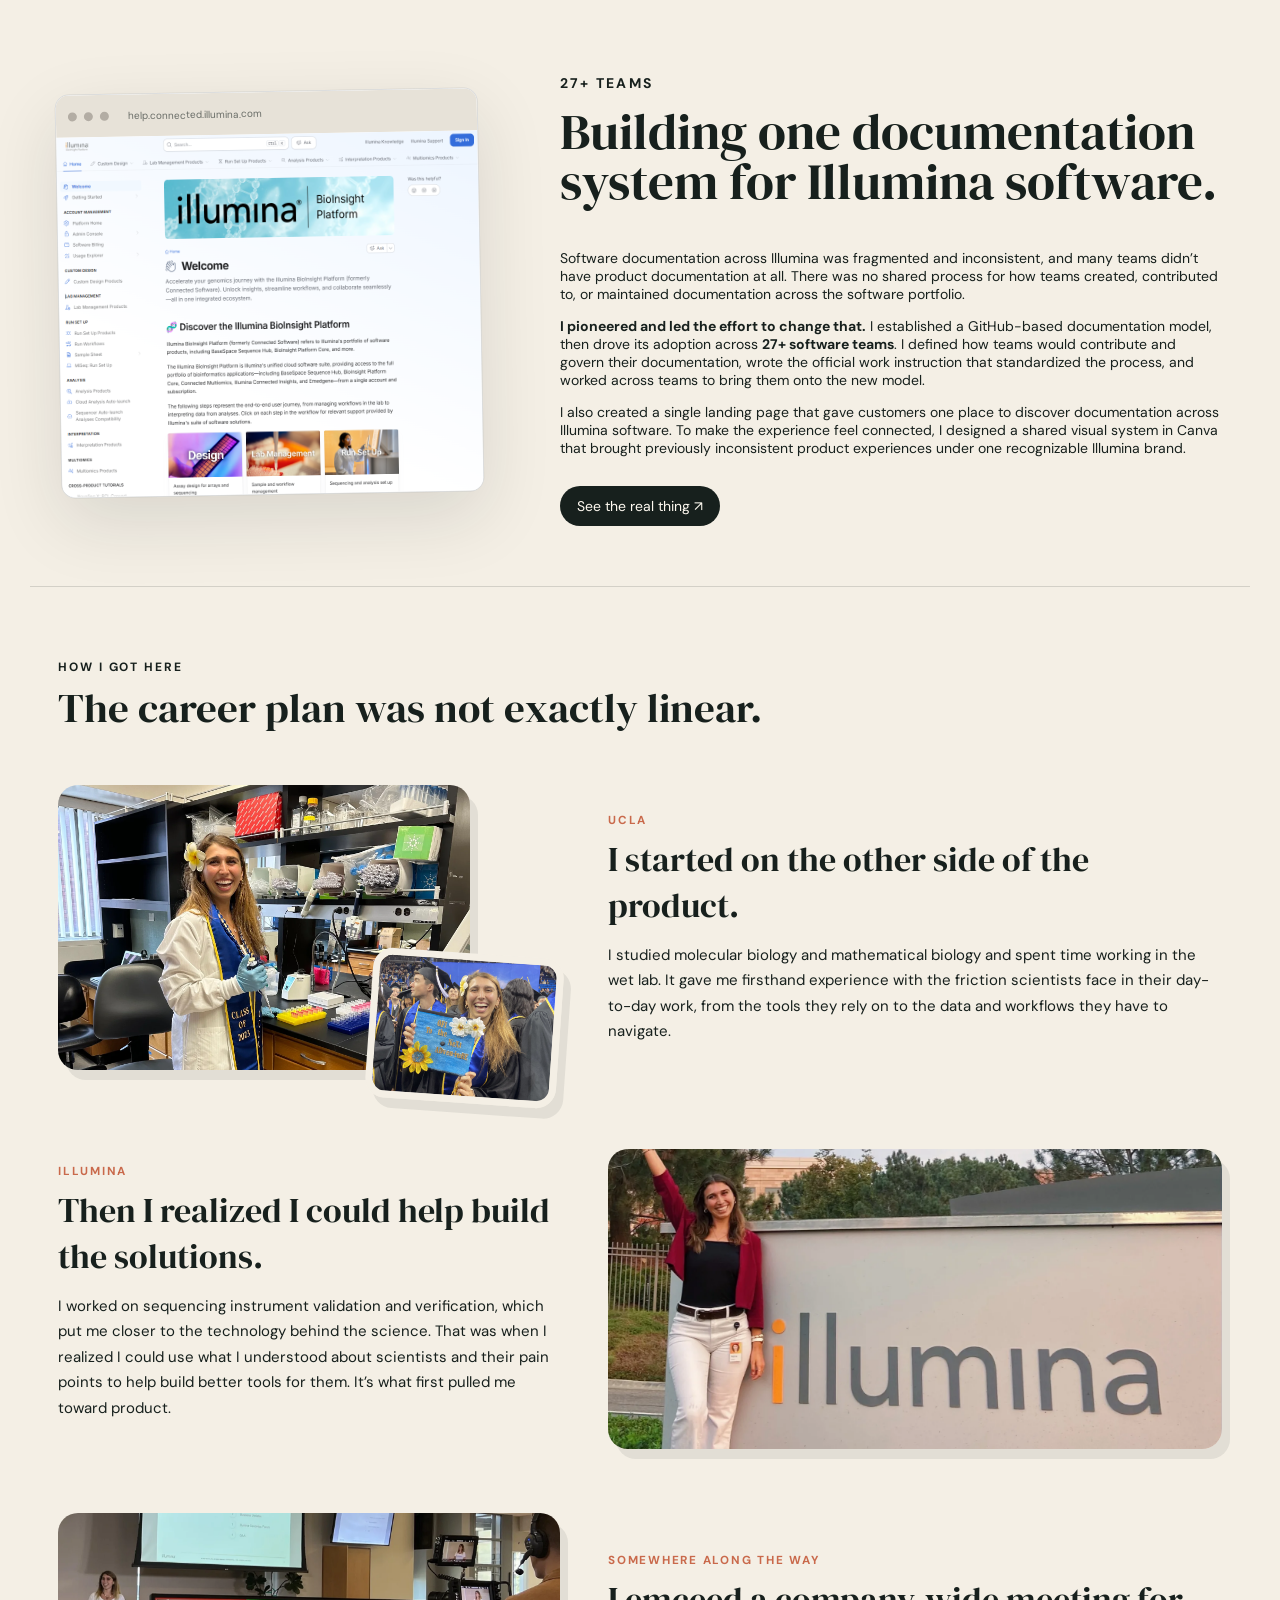
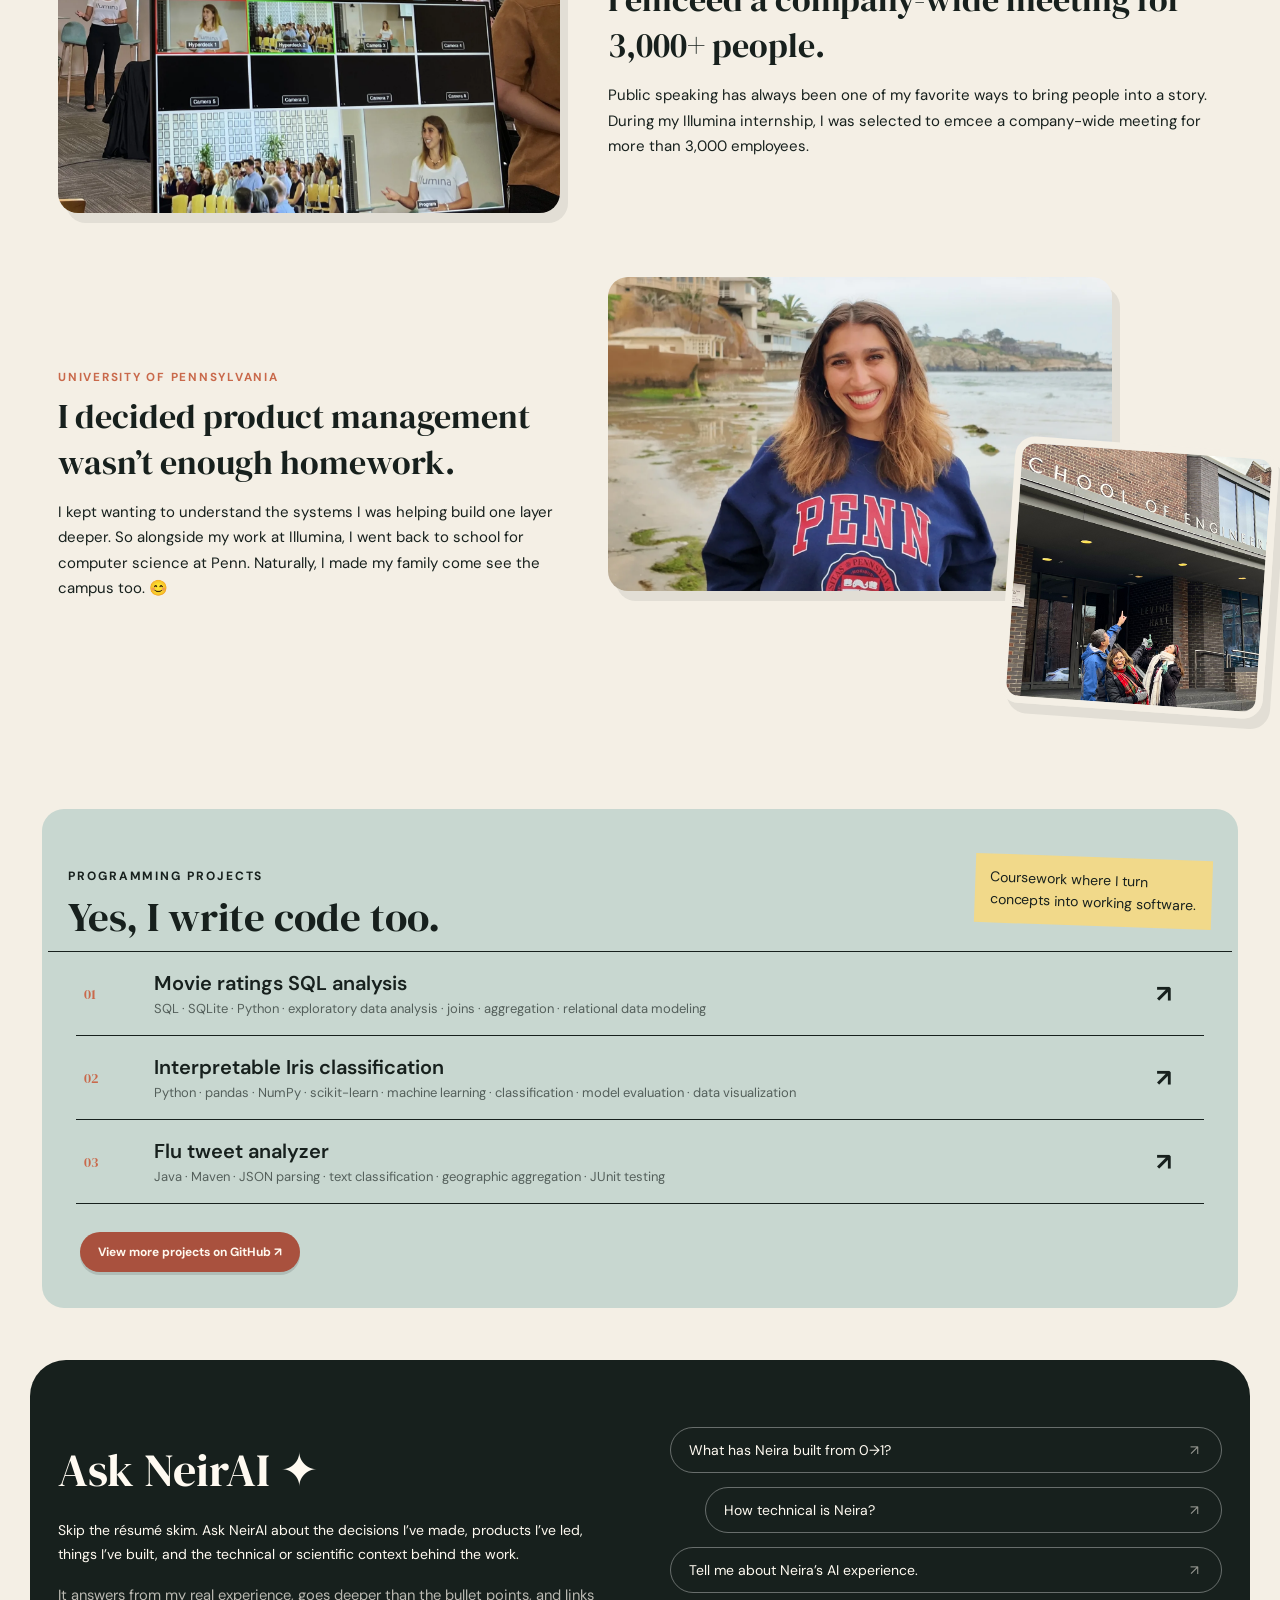
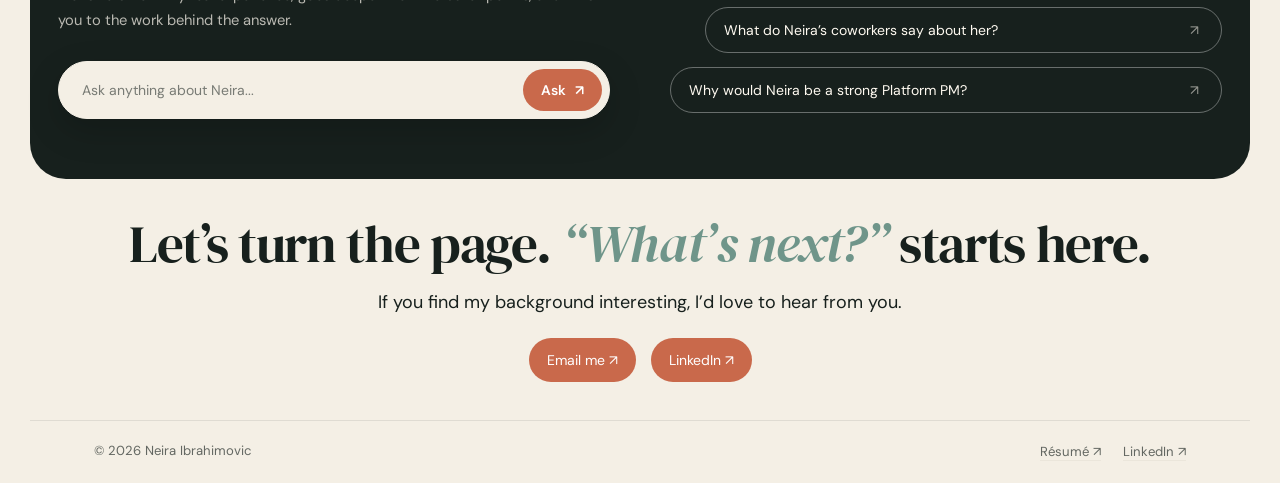
==== commit 1f81101a: "Remove NeirAI preview badge" ====
--- a/index.html
+++ b/index.html
@@ -224,9 +224,7 @@
     </section>
 
     <section class="ask section reveal" id="ask">
-      <div class="ask-intro">
-        <span class="beta">AI portfolio guide · live preview</span>
-        <h2>Ask NeirAI ✦</h2>
+      <div class="ask-intro"><h2>Ask NeirAI ✦</h2>
         <p>Skip the résumé skim. Ask NeirAI about the decisions I’ve made, products I’ve led, things I’ve built, and the technical or scientific context behind the work.</p>
         <p class="ask-note">It answers from my real experience, goes deeper than the bullet points, and links you to the work behind the answer.</p>
         <form class="ask-inline-form" id="ask-inline-form">
--- a/styles.css
+++ b/styles.css
@@ -1391,3 +1391,29 @@
 .ask-inline-form button{background:#c9694b;color:#fff}
 .prompt-cloud button{position:relative;padding-right:54px}
 .prompt-cloud button::after{content:"↗";position:absolute;right:22px;top:50%;transform:translateY(-50%);opacity:.55}
+
+/* NeirAI v3 — full-screen chat workspace */
+.neirai-page{height:100vh;overflow:hidden}
+.neirai-page .nav{position:fixed;top:0;left:0;right:0;z-index:20}
+.neirai-shell{height:100vh;min-height:0;padding:74px 0 0;display:block}
+.neirai-chat-card{width:100%;height:calc(100vh - 74px);min-height:0;border-radius:0;box-shadow:none;margin:0;background:#15211e}
+.neirai-chat-head{padding:26px clamp(24px,5vw,72px) 22px;flex:0 0 auto}
+.neirai-chat-head>div{max-width:900px}
+.neirai-chat-head h1{font-size:clamp(34px,3.8vw,58px)}
+.neirai-chat-head p{max-width:820px}
+.neirai-conversation{min-height:0;max-height:none;flex:1;padding:32px clamp(24px,8vw,130px)}
+.neirai-message,.neirai-typing{max-width:980px}
+.neirai-welcome{max-width:980px}
+.neirai-followups{max-width:1100px;padding-left:clamp(24px,8vw,130px);padding-right:clamp(24px,8vw,130px)}
+.neirai-composer{margin-left:clamp(24px,8vw,130px);margin-right:clamp(24px,8vw,130px)}
+.neirai-disclaimer{padding-bottom:14px}
+@media(max-width:800px){
+ .neirai-page{height:100dvh}
+ .neirai-shell{height:100dvh;padding-top:64px}
+ .neirai-chat-card{height:calc(100dvh - 64px);border-radius:0}
+ .neirai-chat-head{padding:20px 18px 17px}
+ .neirai-chat-head h1{font-size:34px}
+ .neirai-conversation{padding:22px 16px}
+ .neirai-followups{padding-left:16px;padding-right:16px}
+ .neirai-composer{margin-left:12px;margin-right:12px}
+}
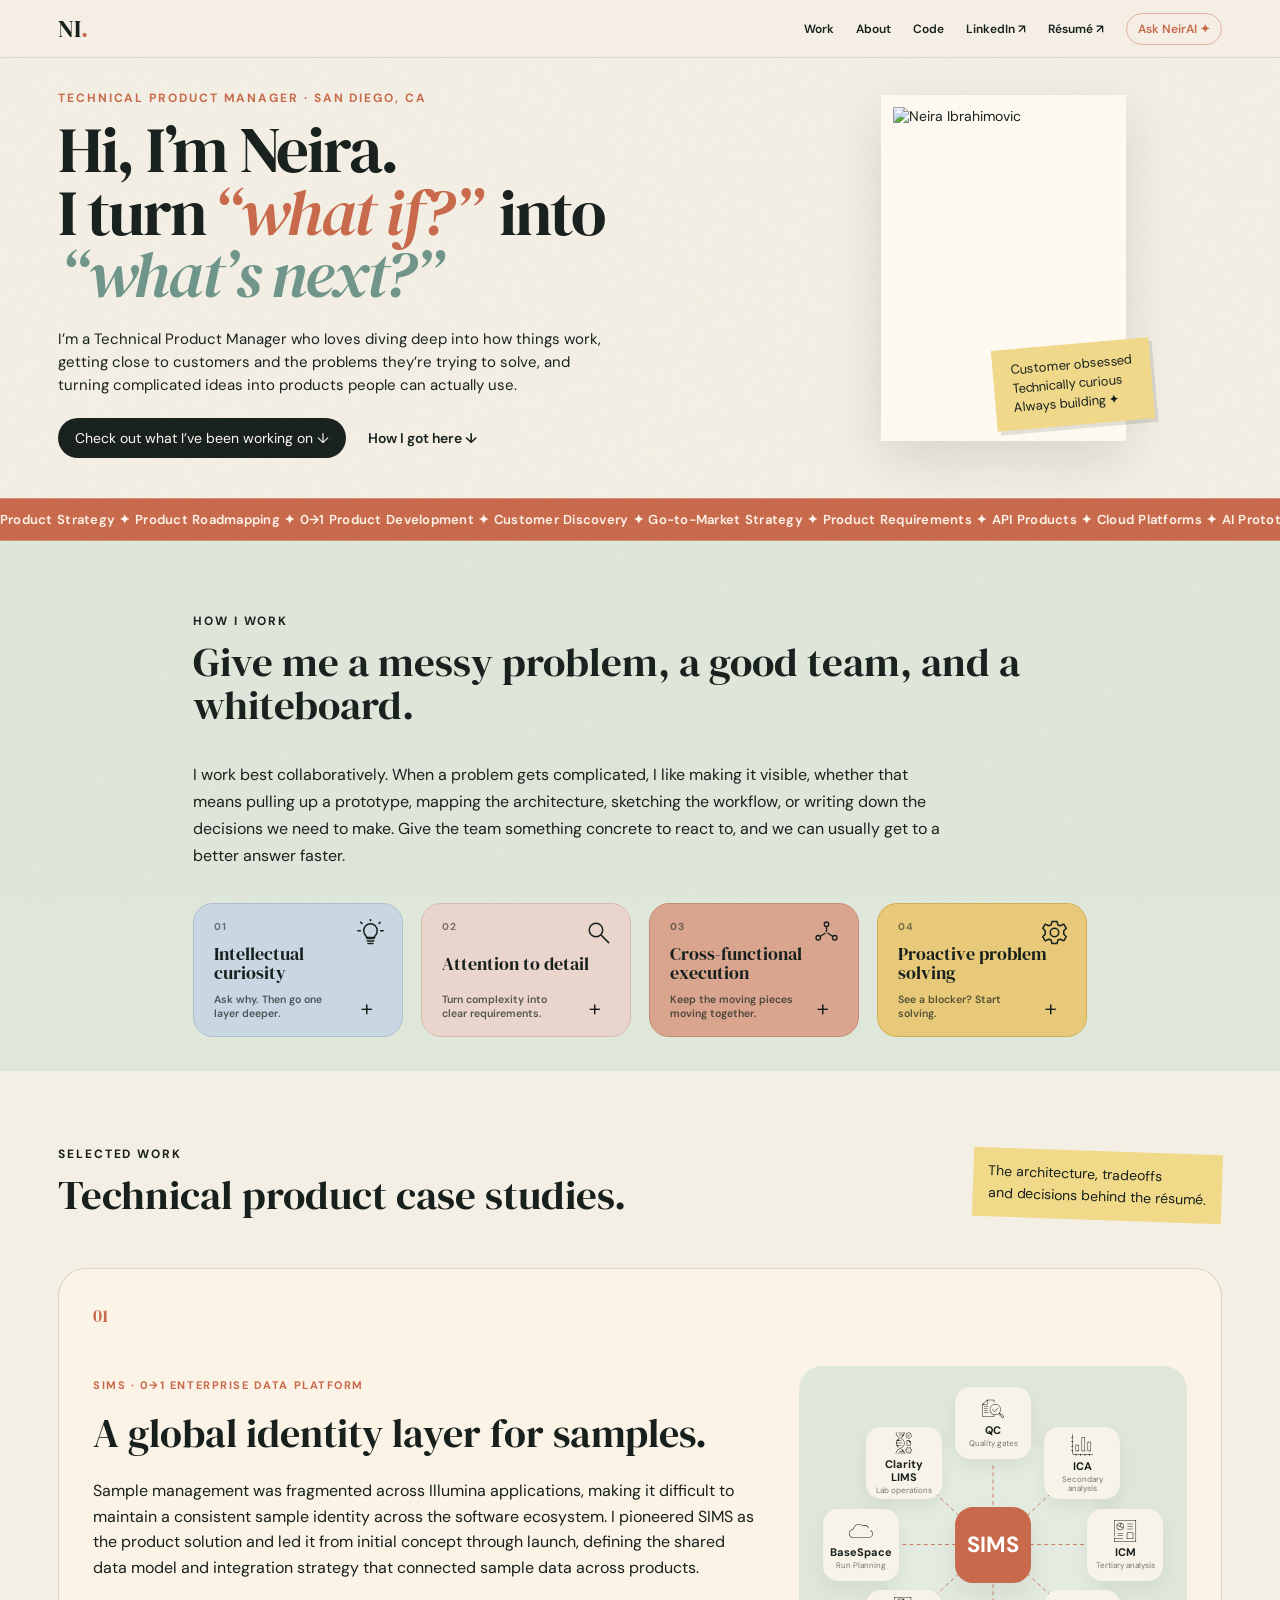
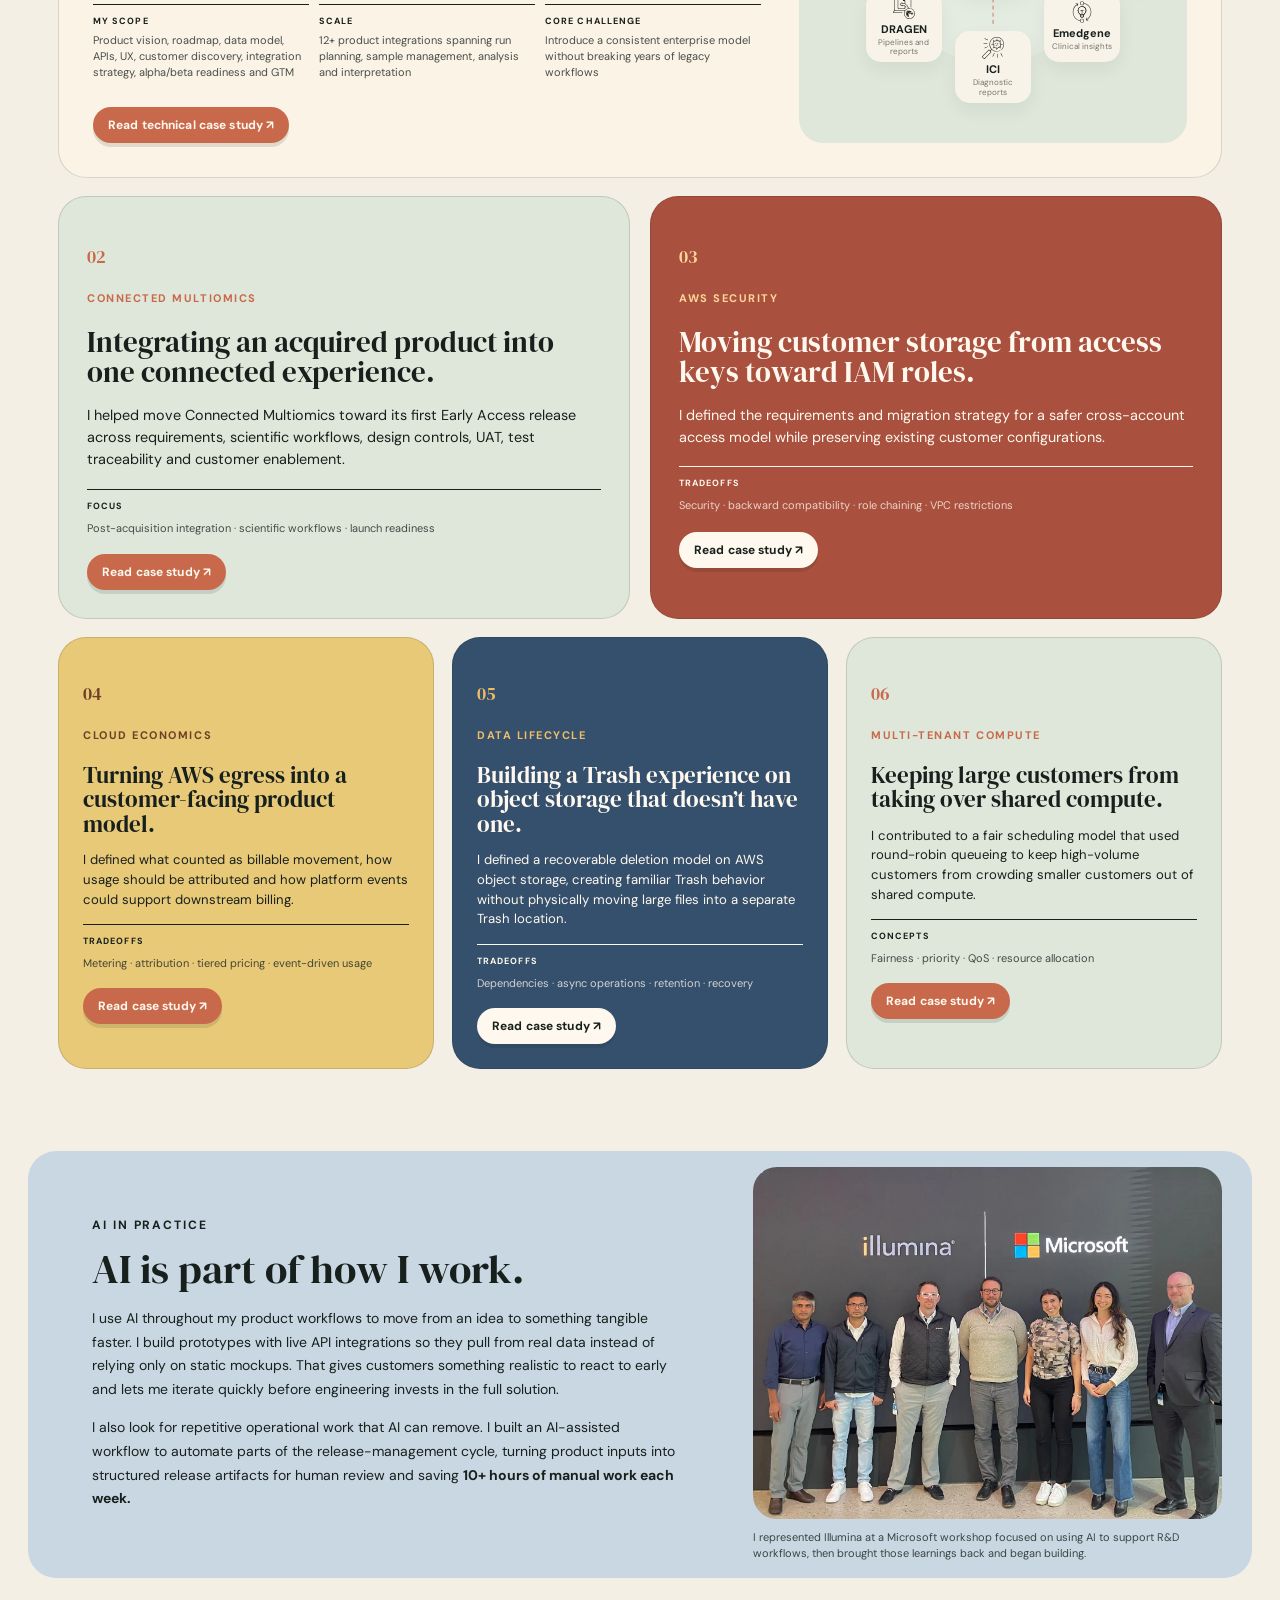
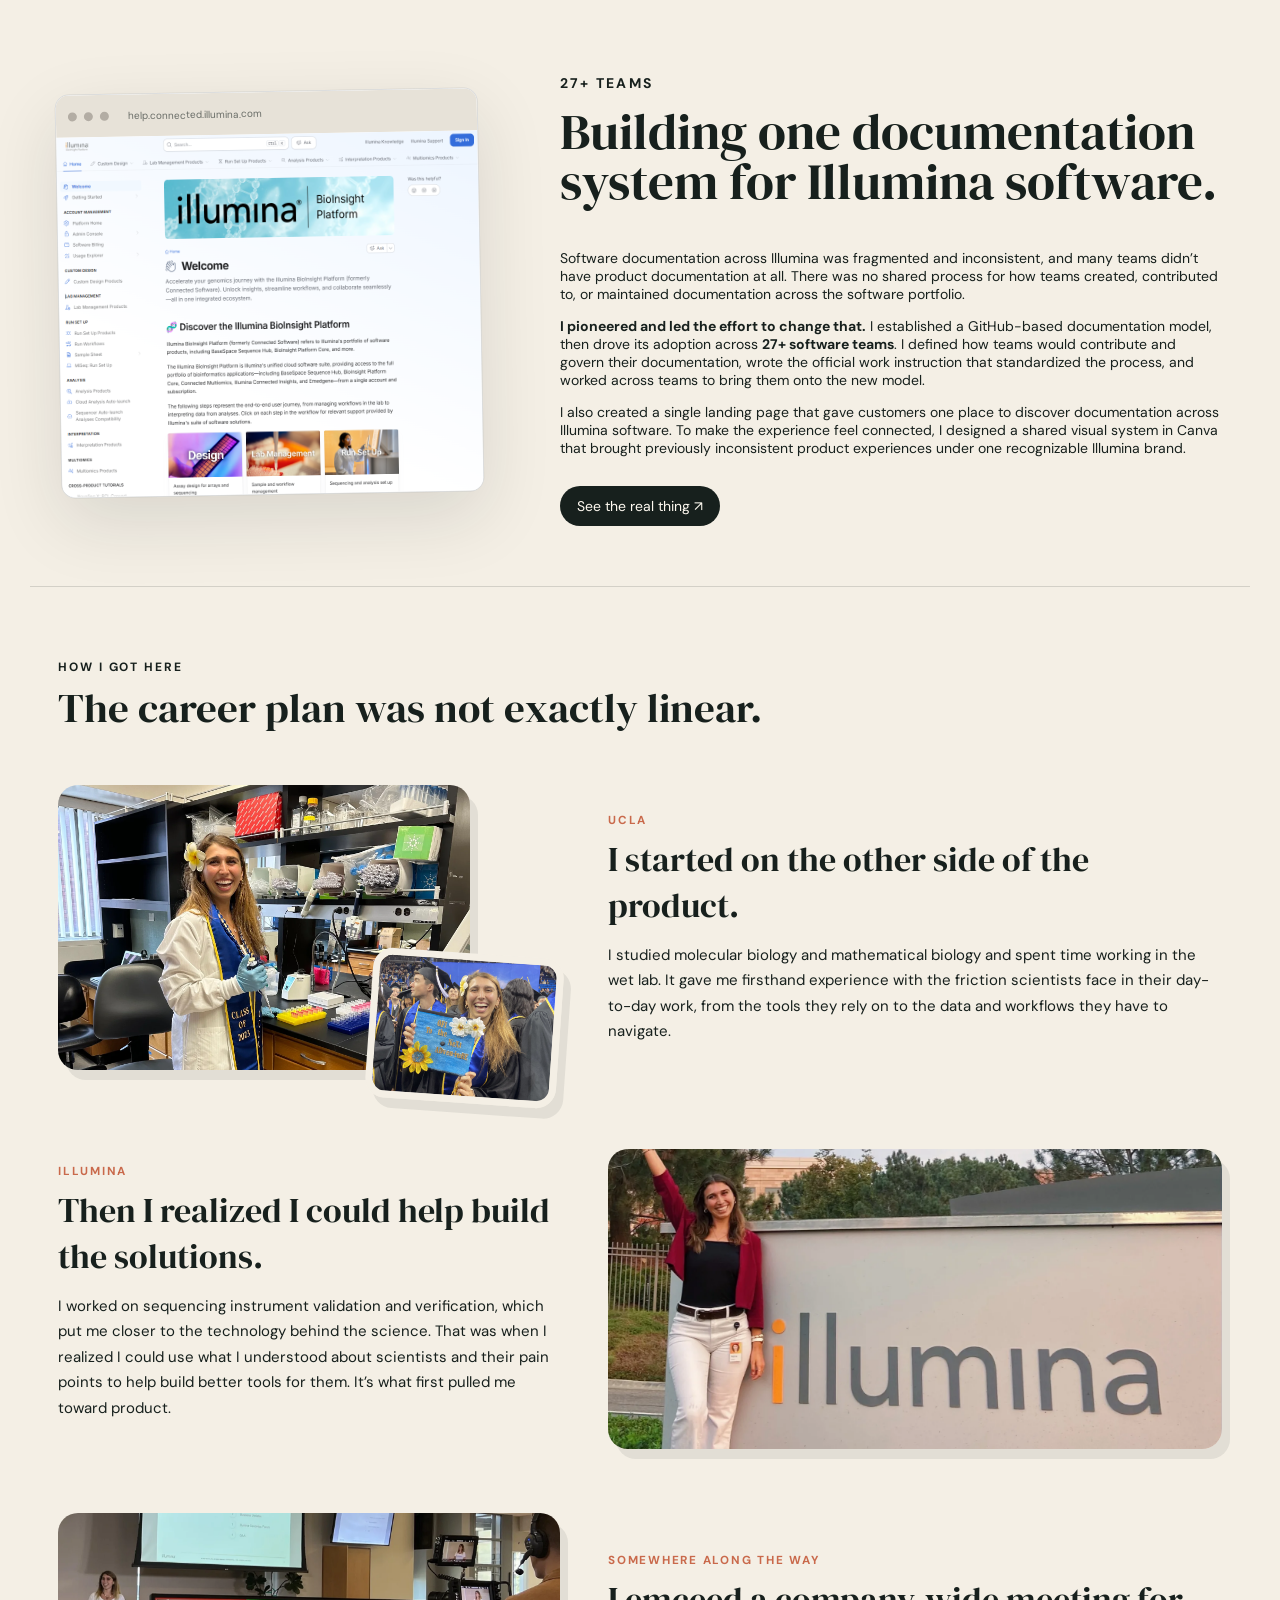
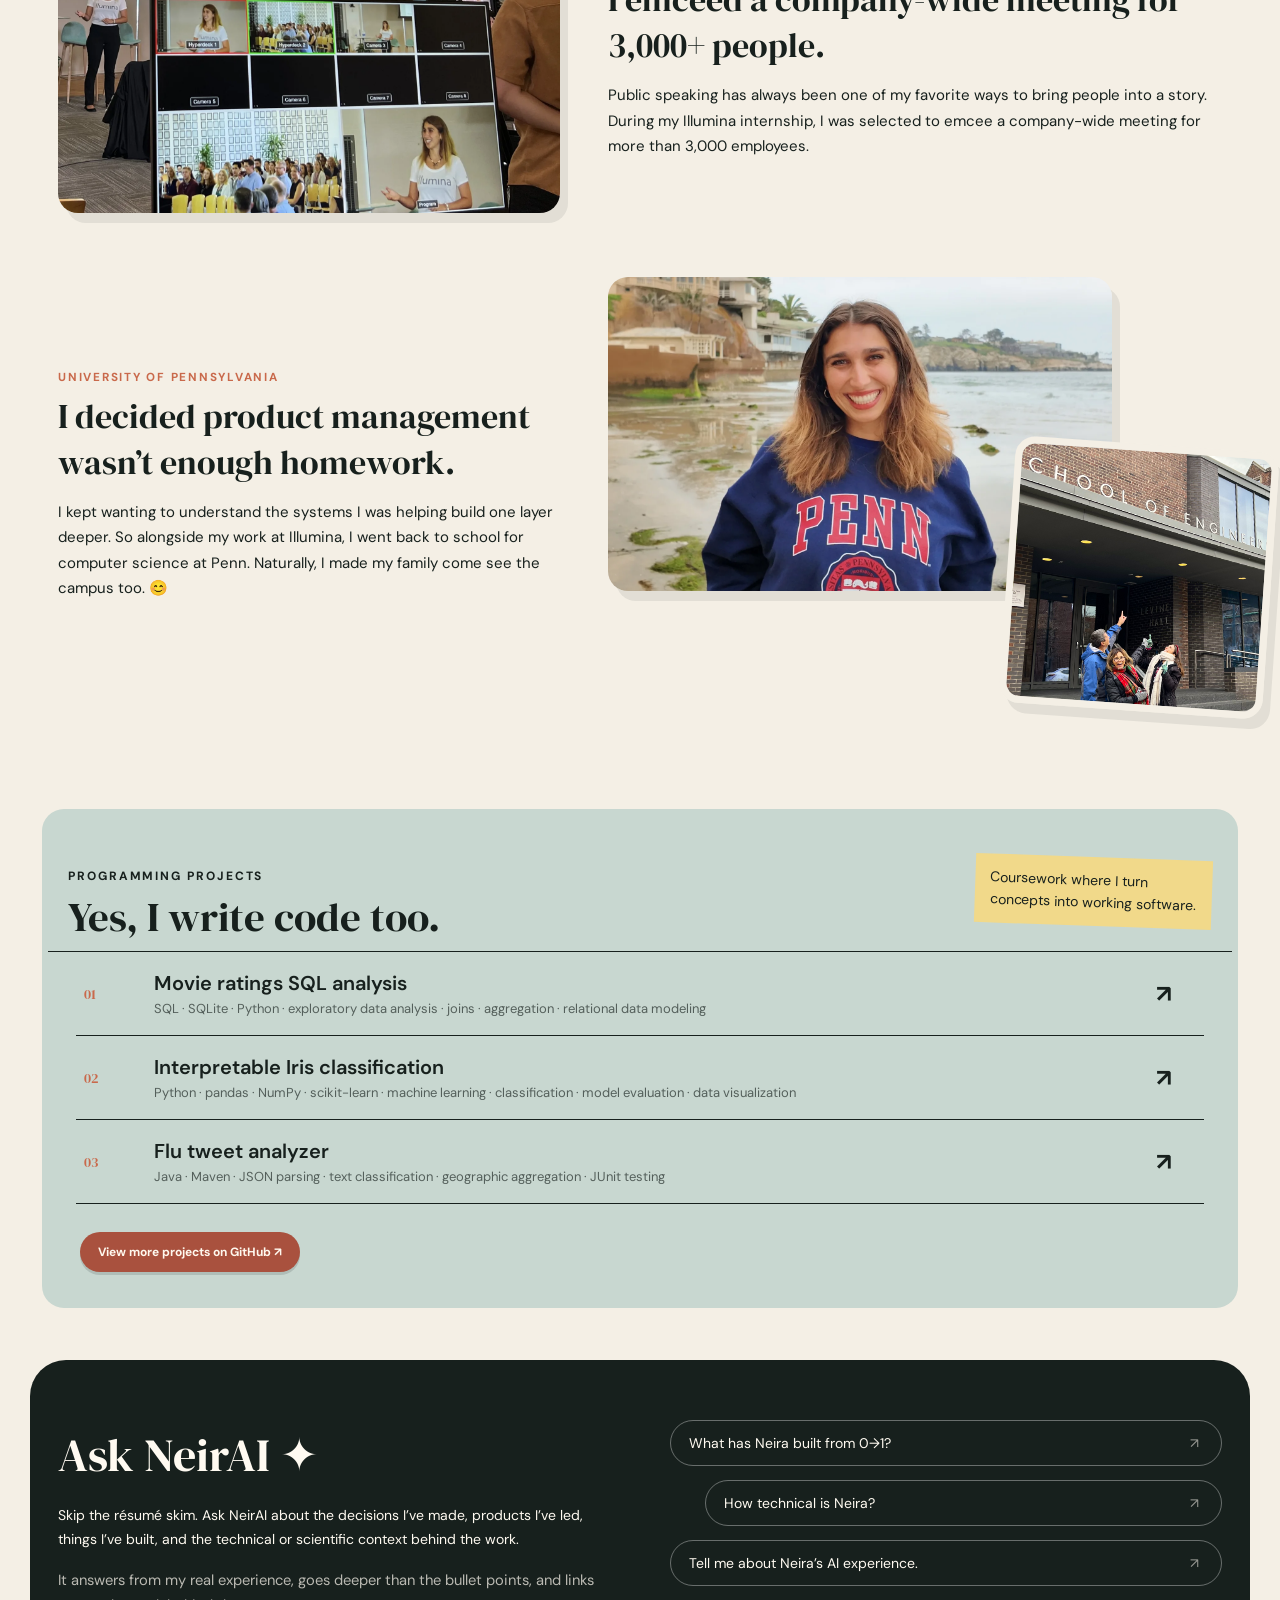
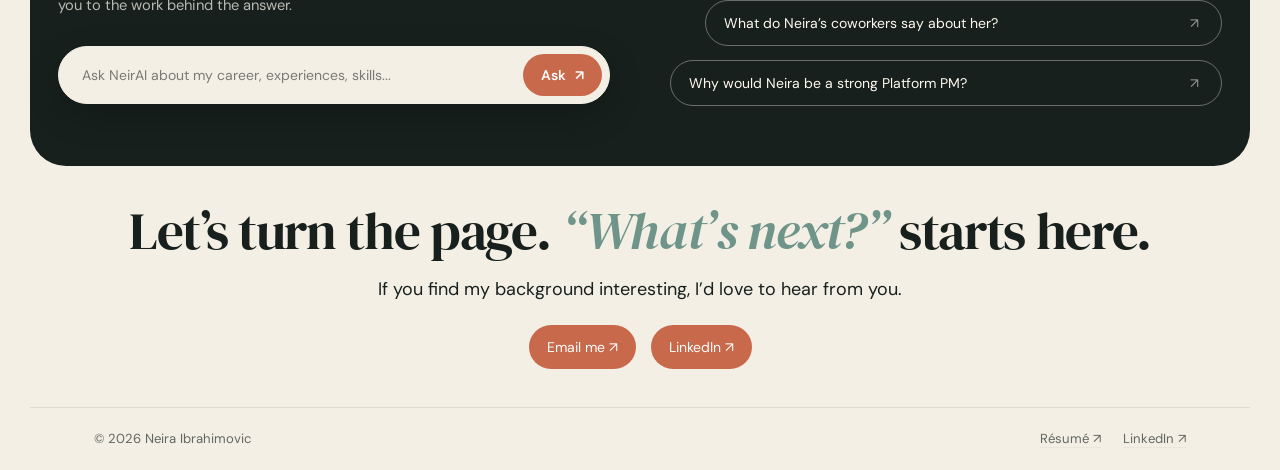
==== commit 7c52b8fd: "Clarify NeirAI homepage prompt scope" ====
--- a/index.html
+++ b/index.html
@@ -229,7 +229,7 @@
         <p class="ask-note">It answers from my real experience, goes deeper than the bullet points, and links you to the work behind the answer.</p>
         <form class="ask-inline-form" id="ask-inline-form">
           <label class="sr-only" for="ask-inline-input">Ask NeirAI a question</label>
-          <input id="ask-inline-input" type="text" placeholder="Ask anything about Neira..." autocomplete="off">
+          <input id="ask-inline-input" type="text" placeholder="Ask NeirAI about my career, experiences, skills..." autocomplete="off">
           <button type="submit" aria-label="Ask NeirAI">Ask <span>↗</span></button>
         </form>
       </div>
--- a/styles.css
+++ b/styles.css
@@ -1417,3 +1417,272 @@
  .neirai-followups{padding-left:16px;padding-right:16px}
  .neirai-composer{margin-left:12px;margin-right:12px}
 }
+
+/* Ask NeirAI compact hero — preserve staggered prompt animation */
+#ask .ask-card{padding-top:clamp(34px,4vw,58px);padding-bottom:clamp(34px,4vw,58px)}
+#ask .ask-intro h2{margin-top:0}
+#ask .prompt-cloud button:nth-child(1){animation-delay:.08s}
+#ask .prompt-cloud button:nth-child(2){animation-delay:.18s}
+#ask .prompt-cloud button:nth-child(3){animation-delay:.28s}
+#ask .prompt-cloud button:nth-child(4){animation-delay:.38s}
+#ask .prompt-cloud button:nth-child(5){animation-delay:.48s}
+#ask .prompt-cloud button:nth-child(6){animation-delay:.58s}
+
+/* NeirAI prompt-inspired chat page: adapted to the portfolio's visual system */
+.neirai-prompt-design{background:#101b18}
+.neirai-prompt-design .grain{opacity:.16}
+.neirai-prompt-design .nav{background:rgba(244,239,229,.94);backdrop-filter:blur(18px)}
+.neirai-prompt-design .neirai-chat-card{
+ background:
+  radial-gradient(circle at 28% 12%,rgba(201,105,75,.09),transparent 27%),
+  radial-gradient(circle at 78% 72%,rgba(244,239,229,.045),transparent 32%),
+  #111d1a;
+ position:relative;
+}
+.neirai-prompt-design .neirai-chat-head{
+ justify-content:center;text-align:center;border:0;padding:clamp(34px,5vh,62px) 72px 18px;position:relative;
+}
+.neirai-prompt-design .neirai-chat-head>div{max-width:760px}
+.neirai-prompt-design .neirai-kicker{
+ display:inline-block;font-size:12px;font-weight:700;letter-spacing:.13em;text-transform:uppercase;color:#c9694b;margin-bottom:13px
+}
+.neirai-prompt-design .neirai-chat-head h1{
+ font-family:"DM Sans",sans-serif;font-size:clamp(30px,3vw,46px);font-weight:500;letter-spacing:-.035em;line-height:1.08;margin:0 0 10px;
+ background:linear-gradient(90deg,#f8f3e9,rgba(248,243,233,.55));-webkit-background-clip:text;background-clip:text;color:transparent
+}
+.neirai-prompt-design .neirai-chat-head p{font-size:14px;color:rgba(248,243,233,.48);margin:auto;max-width:650px}
+.neirai-prompt-design .neirai-close{position:absolute;right:32px;top:28px;width:40px;height:40px;font-size:27px;opacity:.72}
+.neirai-prompt-design .neirai-conversation{
+ padding:18px clamp(24px,10vw,170px) 22px;scrollbar-width:thin;scrollbar-color:rgba(255,255,255,.12) transparent
+}
+.neirai-prompt-design .neirai-welcome{max-width:760px;margin:12px auto 0;text-align:center}
+.neirai-prompt-design .neirai-label{margin-bottom:15px;color:rgba(248,243,233,.42)}
+.neirai-prompt-design .neirai-starters{display:flex;justify-content:center;flex-wrap:wrap;gap:9px}
+.neirai-prompt-design .neirai-starters button{
+ width:auto;border-radius:11px;padding:11px 15px;background:rgba(255,255,255,.025);border:1px solid rgba(255,255,255,.09);
+ color:rgba(248,243,233,.7);font-size:13px;animation:neiraiPromptIn .45s ease both
+}
+.neirai-prompt-design .neirai-starters button:nth-child(1){animation-delay:.12s}
+.neirai-prompt-design .neirai-starters button:nth-child(2){animation-delay:.22s}
+.neirai-prompt-design .neirai-starters button:nth-child(3){animation-delay:.32s}
+.neirai-prompt-design .neirai-starters button:nth-child(4){animation-delay:.42s}
+.neirai-prompt-design .neirai-starters button:hover{transform:translateY(-2px);background:rgba(255,255,255,.065);border-color:rgba(255,255,255,.2);color:#fff}
+@keyframes neiraiPromptIn{from{opacity:0;transform:translateY(10px)}to{opacity:1;transform:translateY(0)}}
+.neirai-prompt-design .neirai-message{max-width:880px}
+.neirai-prompt-design .neirai-message-label{opacity:.42}
+.neirai-prompt-design .neirai-message.user .neirai-bubble{background:#f4efe5;color:#17201d;border-radius:18px 18px 6px 18px}
+.neirai-prompt-design .neirai-message.assistant .neirai-bubble{
+ background:rgba(255,255,255,.025);border:1px solid rgba(255,255,255,.08);border-radius:18px 18px 18px 6px;backdrop-filter:blur(14px)
+}
+.neirai-prompt-design .neirai-typing{max-width:880px;color:rgba(248,243,233,.6)}
+.neirai-prompt-design .neirai-followups{max-width:880px;padding-bottom:10px}
+.neirai-prompt-design .neirai-followups button{background:rgba(255,255,255,.02);border-color:rgba(255,255,255,.09);color:rgba(248,243,233,.65)}
+.neirai-prompt-design .neirai-composer{
+ display:block;max-width:760px;width:calc(100% - 48px);margin:0 auto 9px;padding:0;border-radius:18px;
+ background:rgba(255,255,255,.035);border:1px solid rgba(255,255,255,.11);box-shadow:0 20px 60px rgba(0,0,0,.2);overflow:hidden;transition:.2s ease
+}
+.neirai-prompt-design .neirai-composer:focus-within{border-color:rgba(201,105,75,.52);box-shadow:0 20px 60px rgba(0,0,0,.2),0 0 0 3px rgba(201,105,75,.08)}
+.neirai-prompt-design .neirai-composer textarea{
+ display:block;width:100%;box-sizing:border-box;min-height:66px;max-height:160px;resize:none;overflow-y:auto;
+ background:transparent;border:0;outline:0;color:#f8f3e9;font:15px/1.5 "DM Sans",sans-serif;padding:18px 20px 10px
+}
+.neirai-prompt-design .neirai-composer textarea::placeholder{color:rgba(248,243,233,.25)}
+.neirai-prompt-design .neirai-composer-bar{display:flex;align-items:center;justify-content:space-between;gap:16px;padding:8px 10px 10px 18px;border-top:1px solid rgba(255,255,255,.055)}
+.neirai-prompt-design .neirai-source-note{font-size:10px;color:rgba(248,243,233,.3)}
+.neirai-prompt-design .neirai-composer button{
+ display:flex;align-items:center;gap:7px;border-radius:10px;background:#f4efe5;color:#17201d;padding:9px 13px;font-size:12px;transition:.18s ease
+}
+.neirai-prompt-design .neirai-composer button:hover{transform:translateY(-1px);background:#fff}
+.neirai-prompt-design .neirai-send-icon{font-size:16px;line-height:1}
+.neirai-prompt-design .neirai-disclaimer{padding-bottom:12px;color:rgba(248,243,233,.45)}
+@media(prefers-reduced-motion:reduce){.neirai-prompt-design .neirai-starters button{animation:none}}
+@media(max-width:800px){
+ .neirai-prompt-design .neirai-chat-head{padding:26px 54px 12px 18px;text-align:left}
+ .neirai-prompt-design .neirai-chat-head p{margin:0}
+ .neirai-prompt-design .neirai-close{right:12px;top:16px}
+ .neirai-prompt-design .neirai-conversation{padding:18px 16px}
+ .neirai-prompt-design .neirai-welcome{text-align:left}
+ .neirai-prompt-design .neirai-starters{justify-content:flex-start}
+ .neirai-prompt-design .neirai-starters button{font-size:12px;padding:10px 12px}
+ .neirai-prompt-design .neirai-composer{width:calc(100% - 24px)}
+ .neirai-prompt-design .neirai-source-note{display:none}
+}
+
+/* NeirAI v5 — solid black, compact header, answer-first layout */
+.neirai-prompt-design,
+.neirai-prompt-design .neirai-chat-card{background:#000!important;background-image:none!important}
+.neirai-prompt-design .grain{display:none!important}
+.neirai-prompt-design .neirai-chat-head{
+ padding:18px 72px 8px!important;
+ flex:0 0 auto!important;
+}
+.neirai-prompt-design .neirai-kicker{font-size:10px!important;margin-bottom:5px!important}
+.neirai-prompt-design .neirai-chat-head h1{
+ font-size:clamp(24px,2.2vw,34px)!important;
+ line-height:1.02!important;
+ margin-bottom:5px!important;
+}
+.neirai-prompt-design .neirai-chat-head p{
+ font-size:12px!important;
+ line-height:1.35!important;
+ max-width:610px!important;
+}
+.neirai-prompt-design .neirai-close{top:13px!important}
+.neirai-prompt-design .neirai-conversation{
+ padding-top:10px!important;
+ padding-bottom:10px!important;
+ flex:1 1 auto!important;
+ min-height:0!important;
+}
+.neirai-prompt-design .neirai-message{margin-bottom:14px!important}
+.neirai-prompt-design .neirai-bubble{padding:16px 19px!important;line-height:1.55!important}
+.neirai-prompt-design .neirai-message.assistant .neirai-bubble{
+ background:#090909!important;
+ border-color:rgba(255,255,255,.13)!important;
+}
+.neirai-prompt-design .neirai-followups{padding-bottom:6px!important}
+.neirai-prompt-design .neirai-followups>span{margin-bottom:8px!important}
+.neirai-prompt-design .neirai-followups button{padding:8px 12px!important;margin-bottom:4px!important}
+.neirai-prompt-design .neirai-composer textarea{min-height:50px!important;padding-top:13px!important;padding-bottom:7px!important}
+.neirai-prompt-design .neirai-composer-bar{padding-top:6px!important;padding-bottom:7px!important}
+.neirai-prompt-design .neirai-disclaimer{padding-bottom:7px!important}
+@media(max-width:800px){
+ .neirai-prompt-design .neirai-chat-head{padding:14px 52px 6px 16px!important}
+ .neirai-prompt-design .neirai-chat-head h1{font-size:24px!important}
+ .neirai-prompt-design .neirai-chat-head p{font-size:11px!important}
+ .neirai-prompt-design .neirai-conversation{padding-top:8px!important;padding-bottom:8px!important}
+}
+
+/* Restore site-standard dark block shade for NeirAI surfaces */
+#ask .ask-card{background:#15211e!important}
+.neirai-prompt-design,
+.neirai-prompt-design .neirai-chat-card{background:#15211e!important;background-image:none!important}
+
+/* Global nav Ask NeirAI outline button */
+.nav .nav-neirai{
+ display:inline-flex;align-items:center;justify-content:center;
+ border:1px solid rgba(23,32,29,.42);border-radius:999px;
+ padding:8px 14px!important;line-height:1;text-decoration:none;
+ transition:background .2s ease,color .2s ease,border-color .2s ease,transform .2s ease
+}
+.nav .nav-neirai:hover{background:#15211e;color:#f4efe5!important;border-color:#15211e;transform:translateY(-1px)}
+
+/* NeirAI v6 — screenshot-matched full-screen conversation */
+.neirai-prompt-design .nav{display:none!important}
+.neirai-prompt-design .neirai-shell{height:100vh!important;padding:0!important}
+.neirai-prompt-design .neirai-chat-card{height:100vh!important;background:#15211e!important}
+.neirai-prompt-design .neirai-chat-head{
+ padding:42px 70px 8px!important;justify-content:center!important;text-align:center!important
+}
+.neirai-prompt-design .neirai-kicker{font-size:11px!important;margin-bottom:9px!important;letter-spacing:.15em!important}
+.neirai-prompt-design .neirai-chat-head h1{
+ font-family:"DM Serif Display",serif!important;font-size:clamp(31px,2.8vw,45px)!important;
+ font-weight:400!important;letter-spacing:-.015em!important;margin:0!important;color:#f4efe5!important;
+ background:none!important;-webkit-text-fill-color:initial!important
+}
+.neirai-prompt-design .neirai-close{right:30px!important;top:20px!important;width:48px!important;height:48px!important}
+.neirai-prompt-design .neirai-conversation{
+ padding:22px clamp(38px,8vw,150px) 14px!important;
+}
+.neirai-prompt-design .neirai-message{max-width:1240px!important;margin-bottom:14px!important}
+.neirai-prompt-design .neirai-message.user{max-width:1240px!important}
+.neirai-prompt-design .neirai-message.user .neirai-bubble{
+ max-width:430px!important;padding:17px 25px!important;border-radius:28px!important;
+ background:rgba(255,255,255,.055)!important;color:#f4efe5!important;border:1px solid rgba(255,255,255,.12)!important
+}
+.neirai-prompt-design .neirai-message.assistant .neirai-bubble{
+ padding:18px 22px!important;border-radius:18px!important;background:rgba(0,0,0,.12)!important;
+ border:1px solid rgba(255,255,255,.16)!important;font-size:16px!important;line-height:1.55!important
+}
+.neirai-prompt-design .neirai-message-label{font-size:11px!important;letter-spacing:.14em!important;color:#d56f52!important;opacity:1!important}
+.neirai-prompt-design .neirai-followups{
+ max-width:1240px!important;width:calc(100% - clamp(76px,16vw,300px))!important;
+ padding:7px 0 12px!important;margin:0 auto!important;display:flex!important;align-items:center!important;gap:10px!important;flex-wrap:wrap!important
+}
+.neirai-prompt-design .neirai-followups[hidden]{display:none!important}
+.neirai-prompt-design .neirai-followups>span{margin:0 8px 0 0!important;font-size:10px!important;letter-spacing:.14em!important}
+.neirai-prompt-design .neirai-followups button{
+ margin:0!important;padding:9px 15px!important;border-radius:999px!important;font-size:12px!important
+}
+.neirai-prompt-design .neirai-composer{
+ max-width:1380px!important;width:calc(100% - 110px)!important;margin:0 auto 10px!important;border-radius:999px!important;
+ min-height:72px!important;display:flex!important;align-items:center!important;overflow:visible!important;
+ background:rgba(0,0,0,.13)!important;border-color:rgba(255,255,255,.22)!important
+}
+.neirai-prompt-design .neirai-composer textarea{
+ min-height:54px!important;max-height:110px!important;padding:16px 24px!important;align-self:center!important
+}
+.neirai-prompt-design .neirai-composer-bar{
+ border:0!important;padding:7px 9px 7px 0!important;flex:0 0 auto!important
+}
+.neirai-prompt-design .neirai-source-note{display:none!important}
+.neirai-prompt-design .neirai-composer button{
+ border-radius:999px!important;background:#d66d4f!important;color:white!important;padding:14px 21px!important;font-size:14px!important
+}
+.neirai-prompt-design .neirai-disclaimer{
+ font-size:11px!important;color:rgba(244,239,229,.68)!important;padding:0 12px 12px!important
+}
+@media(max-width:800px){
+ .neirai-prompt-design .neirai-chat-head{padding:26px 58px 6px 18px!important}
+ .neirai-prompt-design .neirai-chat-head h1{font-size:28px!important}
+ .neirai-prompt-design .neirai-conversation{padding:14px 14px 10px!important}
+ .neirai-prompt-design .neirai-followups{width:calc(100% - 28px)!important}
+ .neirai-prompt-design .neirai-composer{width:calc(100% - 24px)!important;border-radius:24px!important}
+ .neirai-prompt-design .neirai-send-label{display:none}
+}
+
+/* NeirAI v7 — retain portfolio nav + compact conversation bubbles */
+.neirai-prompt-design .nav{
+ display:flex!important;
+ position:fixed!important;top:0!important;left:0!important;right:0!important;z-index:30!important;
+ background:rgba(244,239,229,.96)!important;backdrop-filter:blur(16px)!important
+}
+.neirai-prompt-design .neirai-shell{height:100vh!important;padding-top:74px!important}
+.neirai-prompt-design .neirai-chat-card{height:calc(100vh - 74px)!important}
+.neirai-prompt-design .neirai-chat-head{padding-top:20px!important;padding-bottom:2px!important}
+.neirai-prompt-design .neirai-conversation{padding-top:10px!important;padding-bottom:7px!important}
+.neirai-prompt-design .neirai-message{margin-bottom:8px!important}
+.neirai-prompt-design .neirai-message-label{margin-bottom:5px!important}
+.neirai-prompt-design .neirai-message.user .neirai-bubble{
+ max-width:370px!important;padding:12px 20px!important;border-radius:24px!important;line-height:1.35!important
+}
+.neirai-prompt-design .neirai-message.assistant .neirai-bubble{
+ padding:13px 18px!important;border-radius:15px!important;font-size:15px!important;line-height:1.43!important
+}
+.neirai-prompt-design .neirai-bubble p{margin:0 0 9px!important}
+.neirai-prompt-design .neirai-bubble p:last-child{margin-bottom:0!important}
+.neirai-prompt-design .neirai-bubble ul{margin:7px 0 9px!important;padding-left:21px!important}
+.neirai-prompt-design .neirai-bubble li{margin:2px 0!important}
+.neirai-prompt-design .neirai-answer-links{margin-top:10px!important;padding-top:9px!important}
+.neirai-prompt-design .neirai-followups{padding-top:3px!important;padding-bottom:7px!important}
+.neirai-prompt-design .neirai-followups button{padding:7px 13px!important}
+.neirai-prompt-design .neirai-composer{min-height:62px!important;margin-bottom:6px!important}
+.neirai-prompt-design .neirai-composer textarea{min-height:46px!important;padding-top:12px!important;padding-bottom:8px!important}
+.neirai-prompt-design .neirai-composer button{padding:11px 18px!important}
+@media(max-width:800px){
+ .neirai-prompt-design .neirai-shell{height:100dvh!important;padding-top:64px!important}
+ .neirai-prompt-design .neirai-chat-card{height:calc(100dvh - 64px)!important}
+ .neirai-prompt-design .neirai-chat-head{padding-top:12px!important}
+ .neirai-prompt-design .neirai-message.assistant .neirai-bubble{font-size:14px!important;padding:12px 14px!important}
+}
+
+/* Match case-study NeirAI CTA to homepage + replace chat X with Back */
+.nav .nav-neirai{
+ border-color:rgba(201,105,75,.55)!important;
+ color:#c9694b!important;
+}
+.nav .nav-neirai:hover{
+ background:#c9694b!important;color:#fff!important;border-color:#c9694b!important;
+}
+.neirai-prompt-design .neirai-close{
+ left:clamp(20px,4vw,64px)!important;right:auto!important;top:20px!important;
+ width:auto!important;height:42px!important;padding:0 14px!important;
+ display:inline-flex!important;align-items:center!important;gap:8px!important;
+ border-radius:999px!important;font-family:"DM Sans",sans-serif!important;
+ font-size:14px!important;font-weight:600!important;color:#f4efe5!important;
+ border:1px solid rgba(244,239,229,.25)!important;text-decoration:none!important;
+}
+.neirai-prompt-design .neirai-close:hover{background:rgba(244,239,229,.08)!important;border-color:rgba(244,239,229,.5)!important}
+@media(max-width:800px){
+ .neirai-prompt-design .neirai-close{left:12px!important;top:12px!important;height:38px!important;padding:0 11px!important}
+}
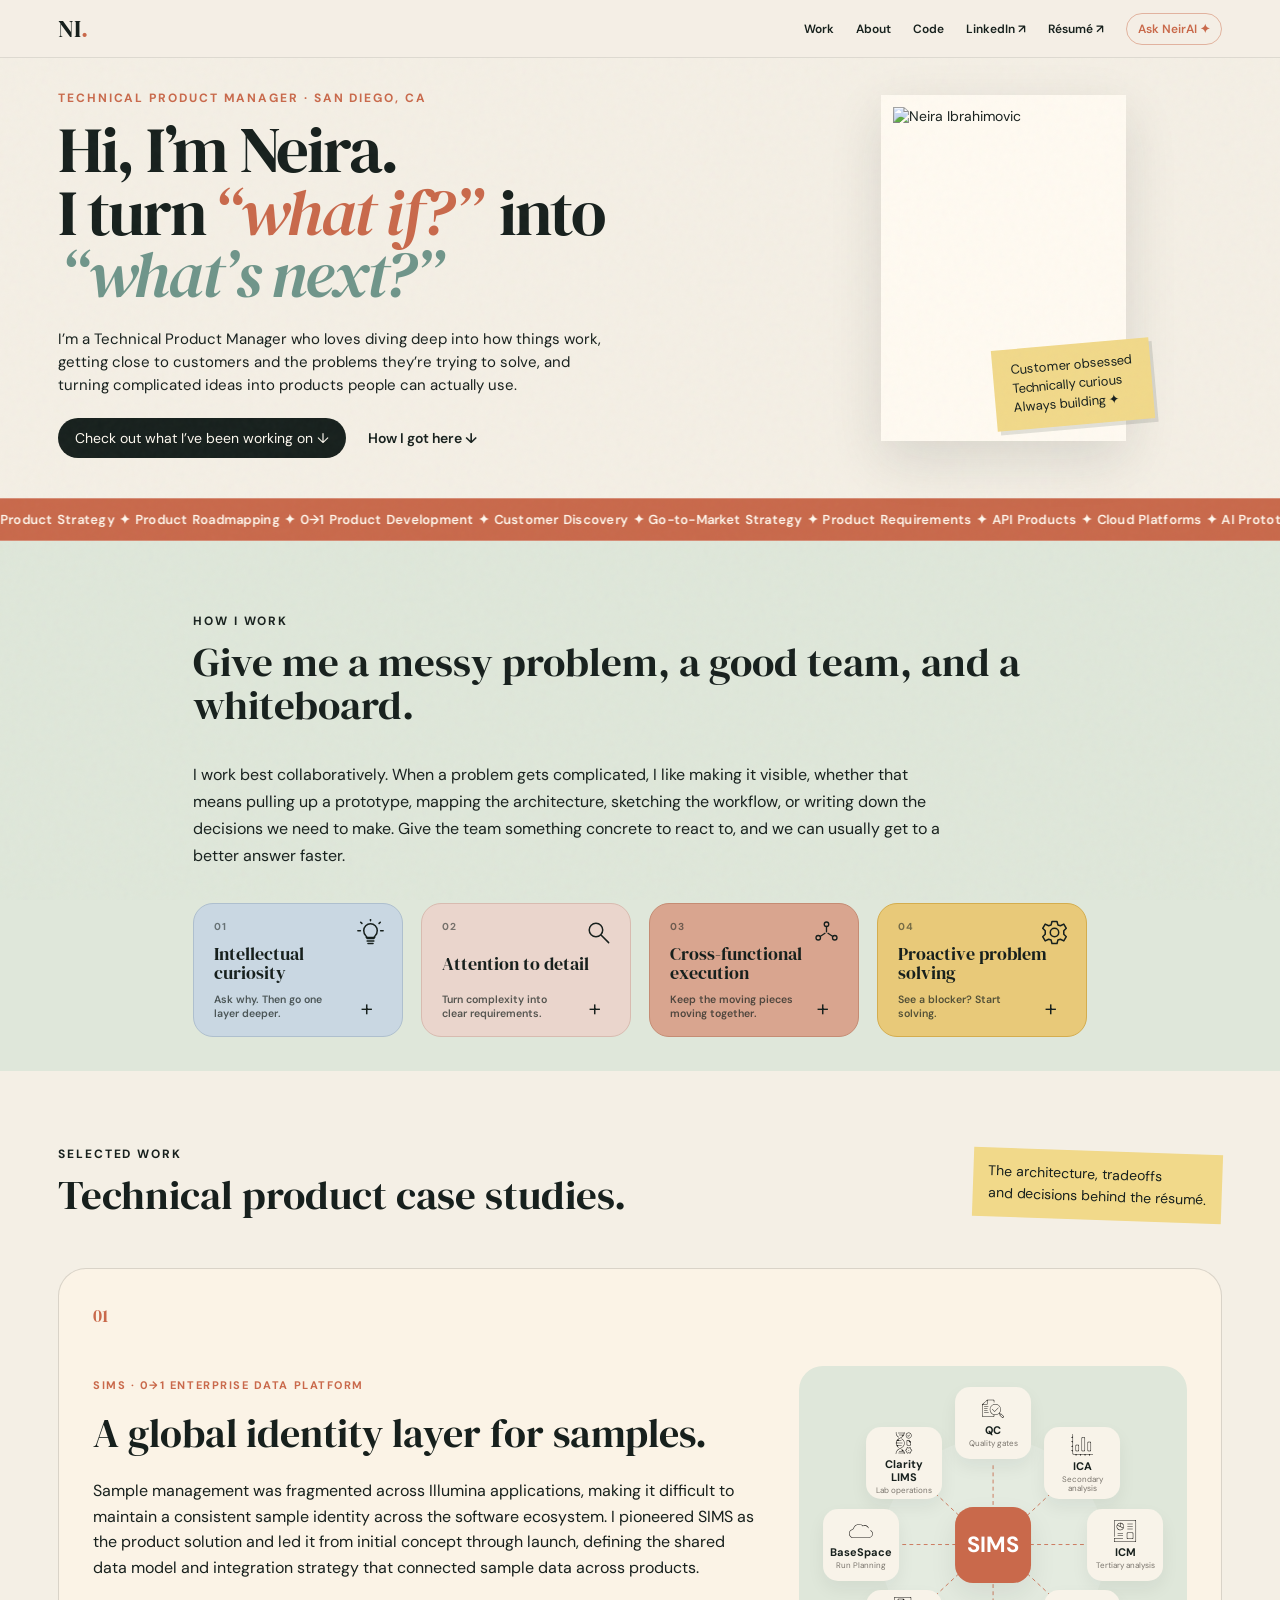
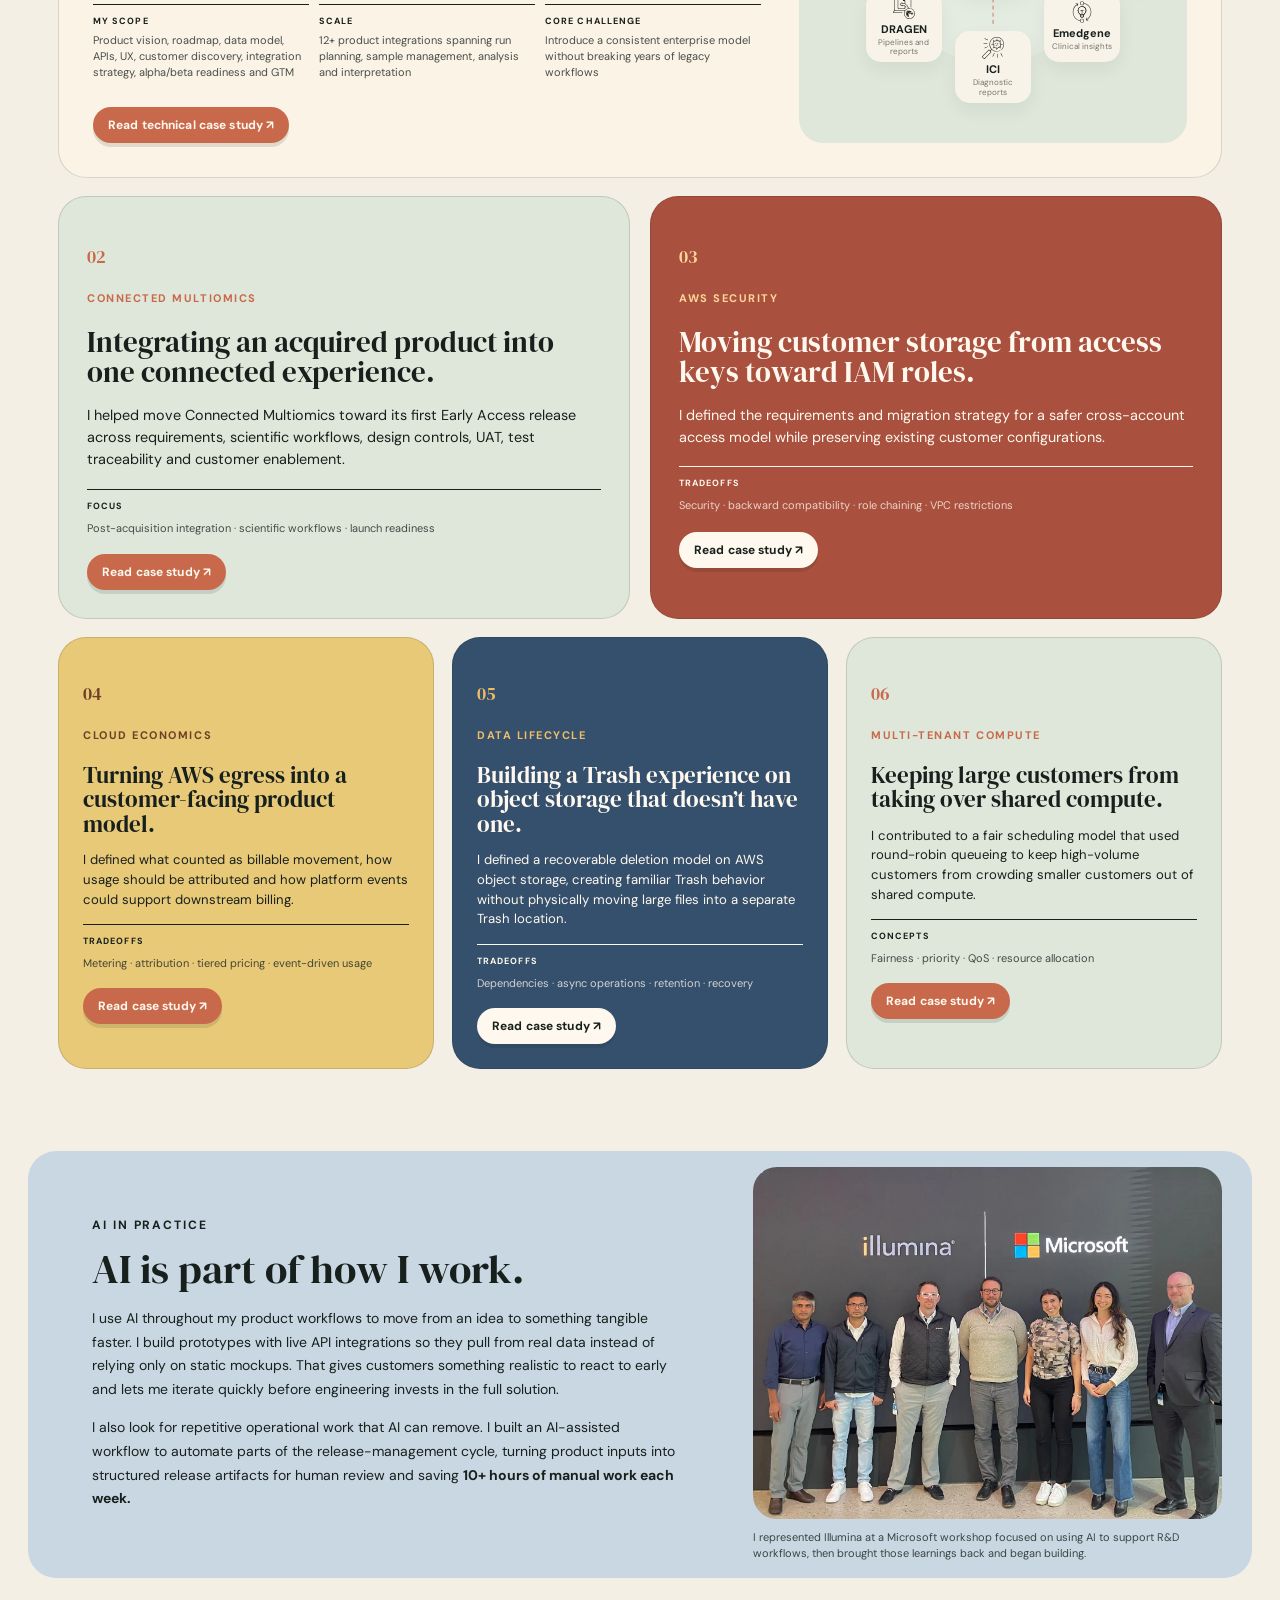
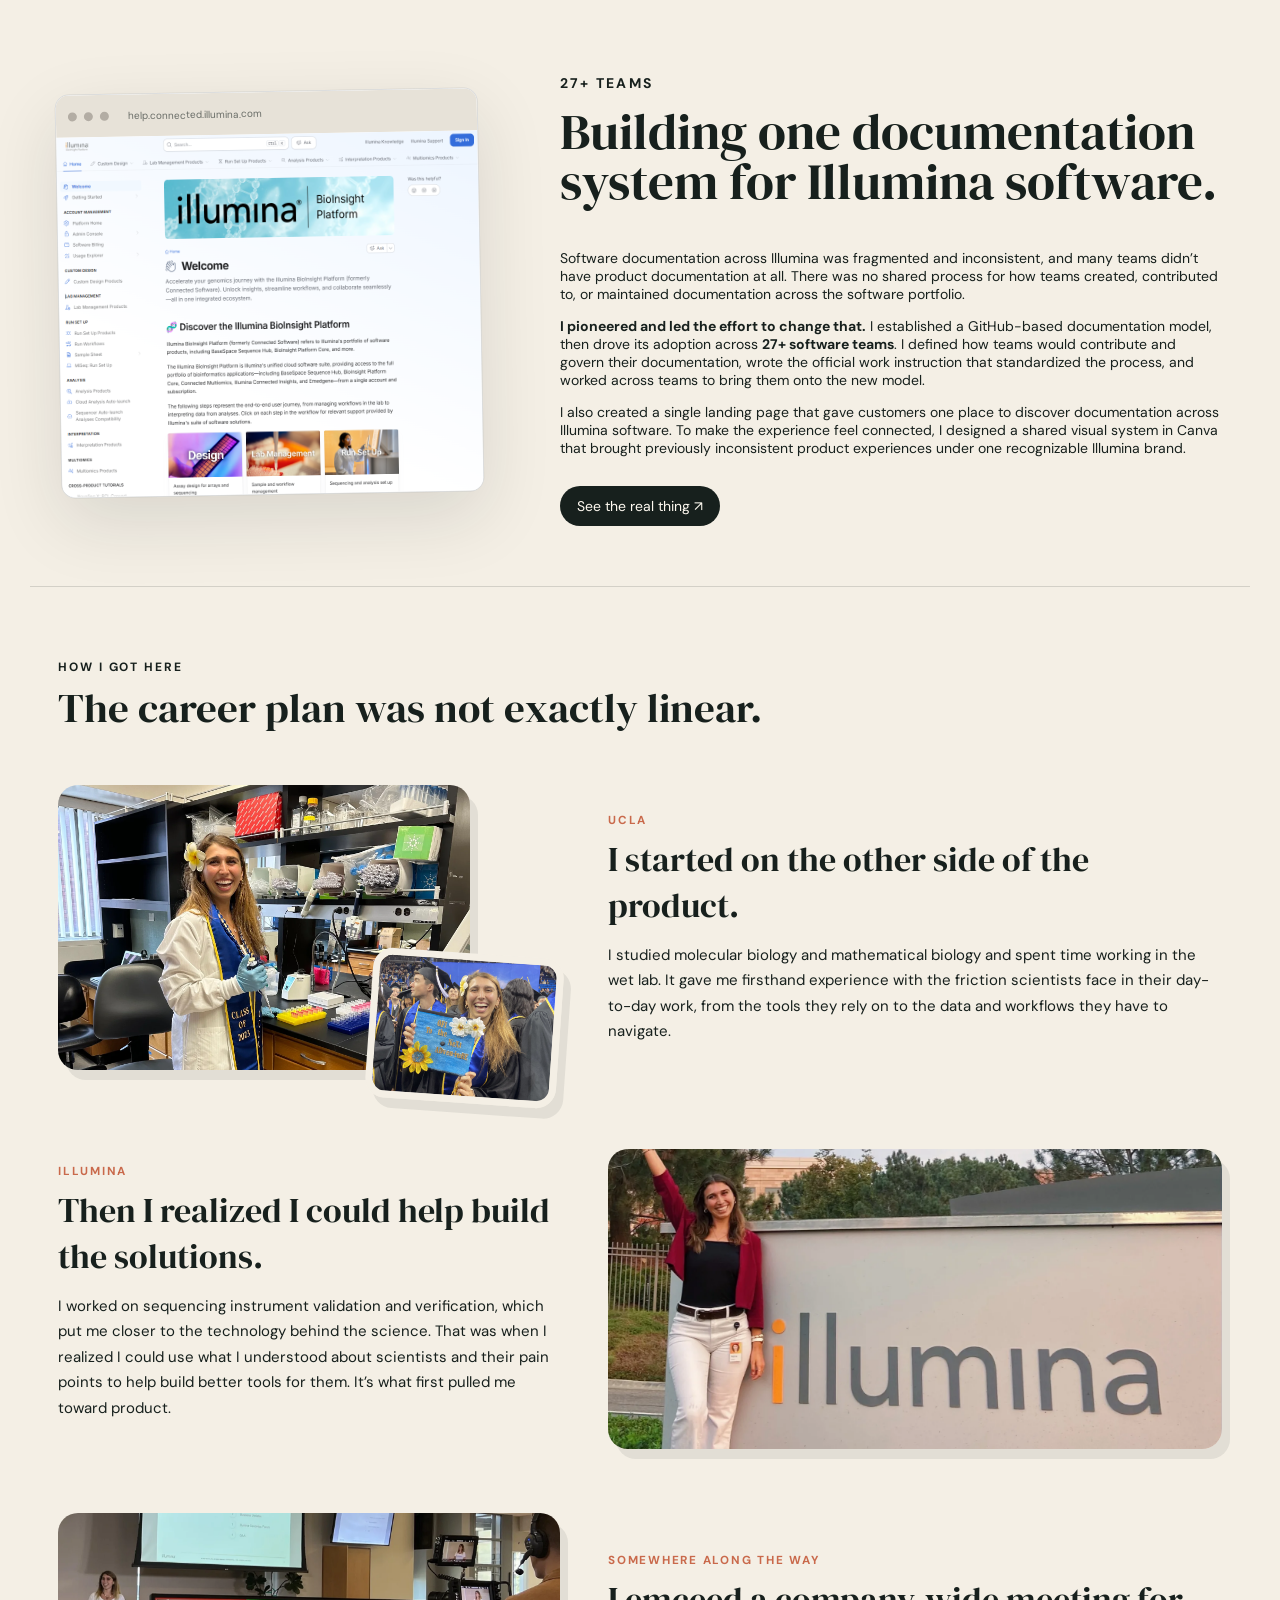
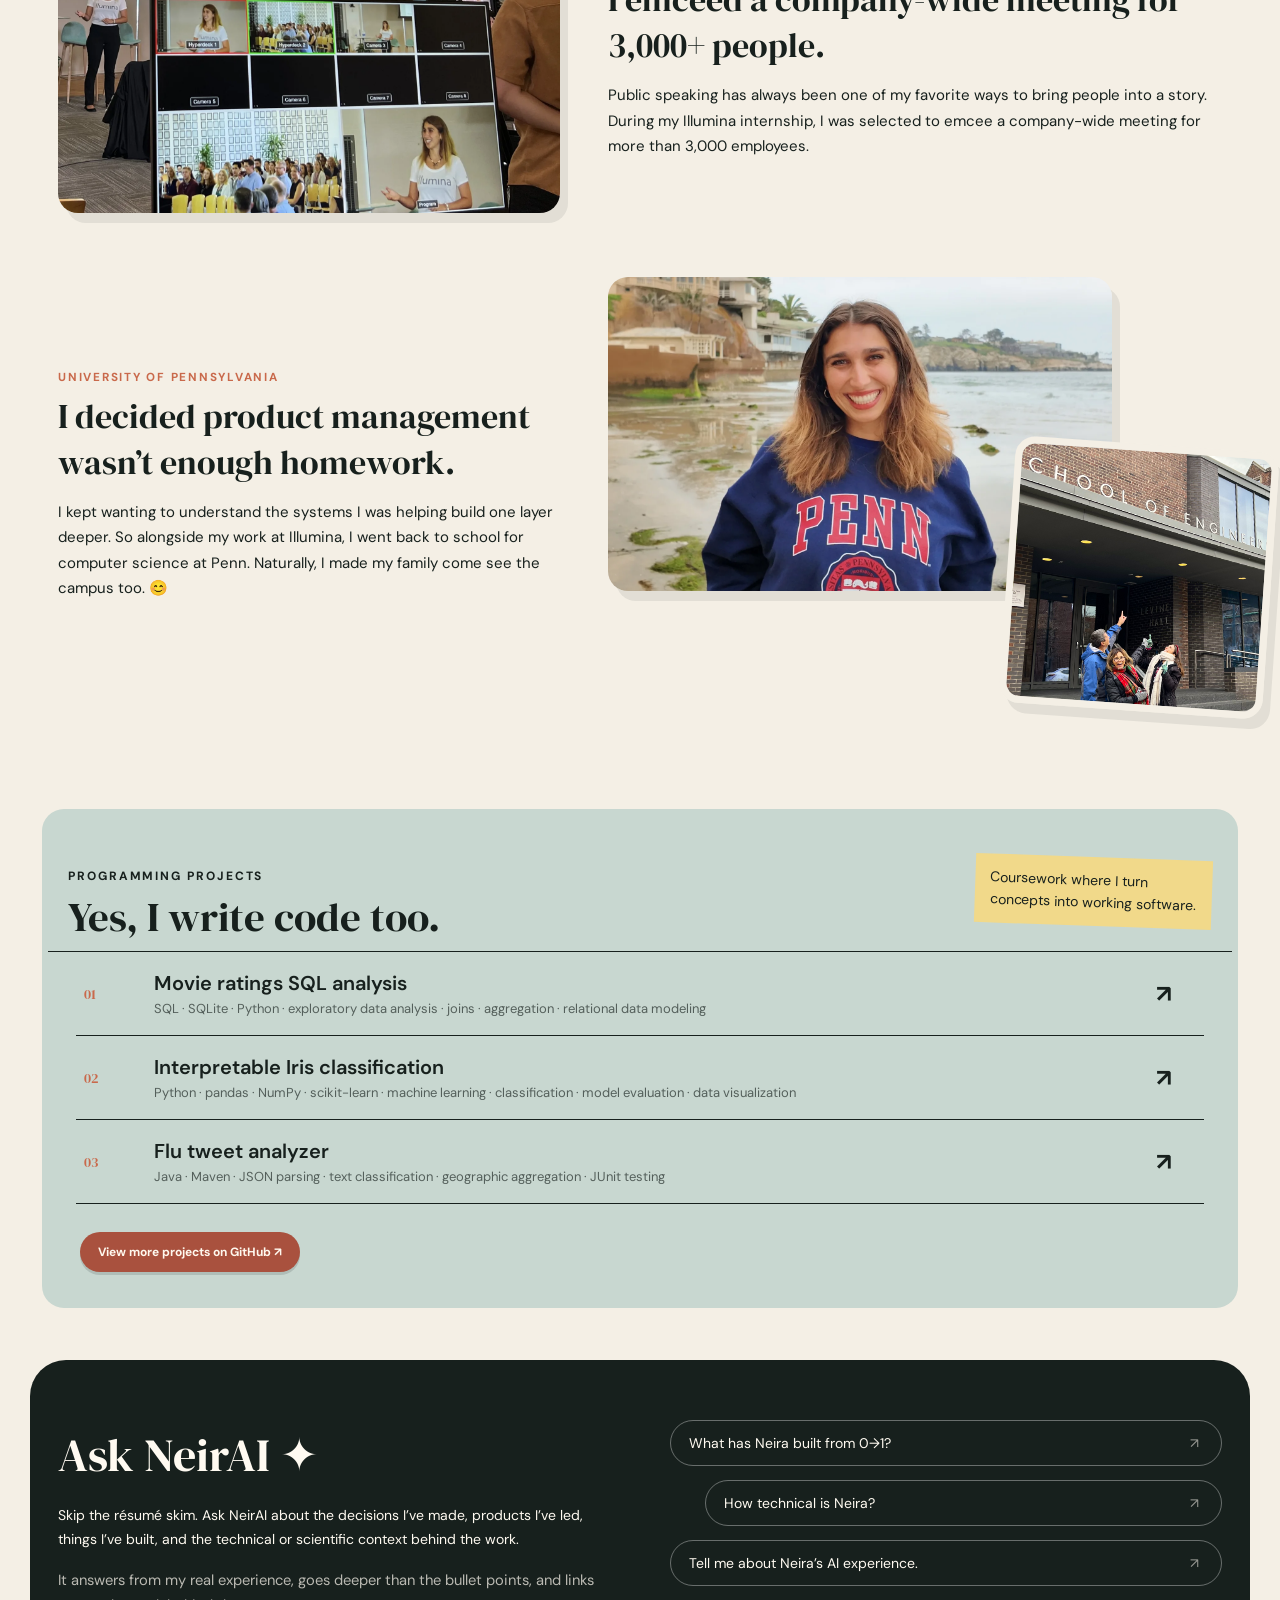
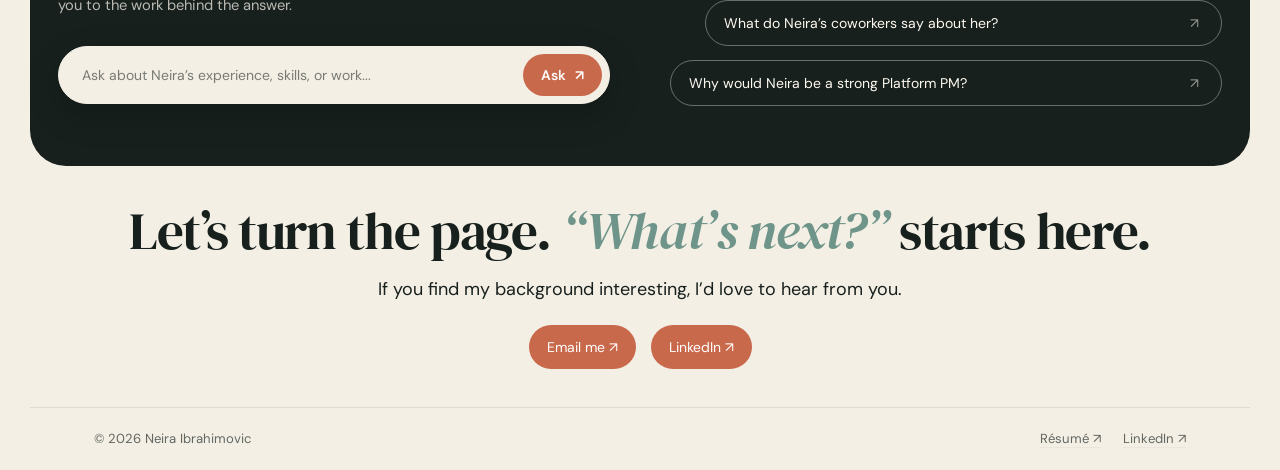
==== commit 5f84de40: "Update NeirAI prompt perspective" ====
--- a/index.html
+++ b/index.html
@@ -229,7 +229,7 @@
         <p class="ask-note">It answers from my real experience, goes deeper than the bullet points, and links you to the work behind the answer.</p>
         <form class="ask-inline-form" id="ask-inline-form">
           <label class="sr-only" for="ask-inline-input">Ask NeirAI a question</label>
-          <input id="ask-inline-input" type="text" placeholder="Ask NeirAI about my career, experiences, skills..." autocomplete="off">
+          <input id="ask-inline-input" type="text" placeholder="Ask about Neira’s experience, skills, or work..." autocomplete="off">
           <button type="submit" aria-label="Ask NeirAI">Ask <span>↗</span></button>
         </form>
       </div>
--- a/styles.css
+++ b/styles.css
@@ -1686,3 +1686,127 @@
 @media(max-width:800px){
  .neirai-prompt-design .neirai-close{left:12px!important;top:12px!important;height:38px!important;padding:0 11px!important}
 }
+
+
+/* NeirAI v8 — clearer roles, orange followups, tighter composer */
+.neirai-prompt-design .neirai-message.user .neirai-bubble{
+ background:#c9694b!important;
+ color:#fff!important;
+ border-color:#c9694b!important;
+}
+.neirai-prompt-design .neirai-message.assistant .neirai-bubble{
+ background:rgba(255,255,255,.055)!important;
+ color:#f4efe5!important;
+ border-color:rgba(255,255,255,.12)!important;
+}
+.neirai-prompt-design .neirai-followups>span{
+ color:#c9694b!important;
+ opacity:1!important;
+}
+.neirai-prompt-design .neirai-followups button{
+ color:#e07b5d!important;
+ border-color:rgba(201,105,75,.52)!important;
+ background:rgba(201,105,75,.07)!important;
+}
+.neirai-prompt-design .neirai-followups button:hover{
+ color:#fff!important;
+ background:#c9694b!important;
+ border-color:#c9694b!important;
+}
+.neirai-prompt-design .neirai-composer{
+ min-height:50px!important;
+}
+.neirai-prompt-design .neirai-composer textarea{
+ min-height:38px!important;
+ max-height:92px!important;
+ padding:8px 20px!important;
+ line-height:1.4!important;
+}
+.neirai-prompt-design .neirai-composer-bar{
+ padding:4px 6px 4px 0!important;
+}
+.neirai-prompt-design .neirai-composer button{
+ padding:9px 16px!important;
+}
+.neirai-prompt-design .neirai-message{
+ scroll-margin-top:10px;
+}
+.neirai-prompt-design .neirai-bubble strong{font-weight:700}
+.neirai-prompt-design .neirai-bubble ul{margin:6px 0 10px!important;padding-left:22px!important}
+.neirai-prompt-design .neirai-bubble li{margin:4px 0!important}
+@media(max-width:800px){
+ .neirai-prompt-design .neirai-composer{min-height:48px!important}
+ .neirai-prompt-design .neirai-composer textarea{min-height:36px!important;padding:7px 14px!important}
+}
+
+
+/* NeirAI v9 — neutral suggested prompts, keep terracotta as an accent */
+.neirai-prompt-design .neirai-followups>span{
+ color:#c9694b!important;
+ opacity:1!important;
+}
+.neirai-prompt-design .neirai-followups button{
+ color:rgba(244,239,229,.82)!important;
+ border-color:rgba(244,239,229,.28)!important;
+ background:transparent!important;
+}
+.neirai-prompt-design .neirai-followups button:hover{
+ color:#fff!important;
+ border-color:rgba(244,239,229,.58)!important;
+ background:rgba(244,239,229,.08)!important;
+}
+
+
+/* NeirAI v10 — single-line follow-up rail that never overlays the answer */
+.neirai-prompt-design .neirai-followups{
+ flex:0 0 auto!important;
+ width:calc(100% - clamp(76px,16vw,300px))!important;
+ max-width:1240px!important;
+ min-height:48px!important;
+ padding:7px 0 9px!important;
+ margin:0 auto!important;
+ display:flex!important;
+ align-items:center!important;
+ gap:12px!important;
+ flex-wrap:nowrap!important;
+ overflow-x:auto!important;
+ overflow-y:hidden!important;
+ scrollbar-width:none!important;
+ position:relative!important;
+ z-index:2!important;
+ background:#15211e!important;
+}
+.neirai-prompt-design .neirai-followups::-webkit-scrollbar{display:none!important}
+.neirai-prompt-design .neirai-followups[hidden]{display:none!important}
+.neirai-prompt-design .neirai-followups>span{
+ flex:0 0 auto!important;
+ white-space:nowrap!important;
+ margin:0!important;
+}
+.neirai-prompt-design .neirai-followup-track{
+ display:flex!important;
+ align-items:center!important;
+ gap:10px!important;
+ flex:0 0 auto!important;
+ min-width:max-content!important;
+}
+.neirai-prompt-design .neirai-followup-track button{
+ flex:0 0 auto!important;
+ white-space:nowrap!important;
+ max-width:none!important;
+ margin:0!important;
+}
+.neirai-prompt-design .neirai-conversation{
+ padding-bottom:18px!important;
+}
+@media(max-width:800px){
+ .neirai-prompt-design .neirai-followups{width:calc(100% - 28px)!important;min-height:44px!important}
+}
+
+.neirai-feedback-button{
+ appearance:none;border:0;border-bottom:1px solid rgba(239,235,224,.7);background:transparent;
+ color:#efebe0;font:inherit;font-weight:700;padding:0 0 2px;cursor:pointer;text-align:left;
+}
+.neirai-feedback-button:hover{border-bottom-color:#d96f4e}
+.neirai-feedback-button:disabled{cursor:default;opacity:.75}
+.neirai-feedback-button.sent{color:#d96f4e;border-bottom-color:transparent;opacity:1}
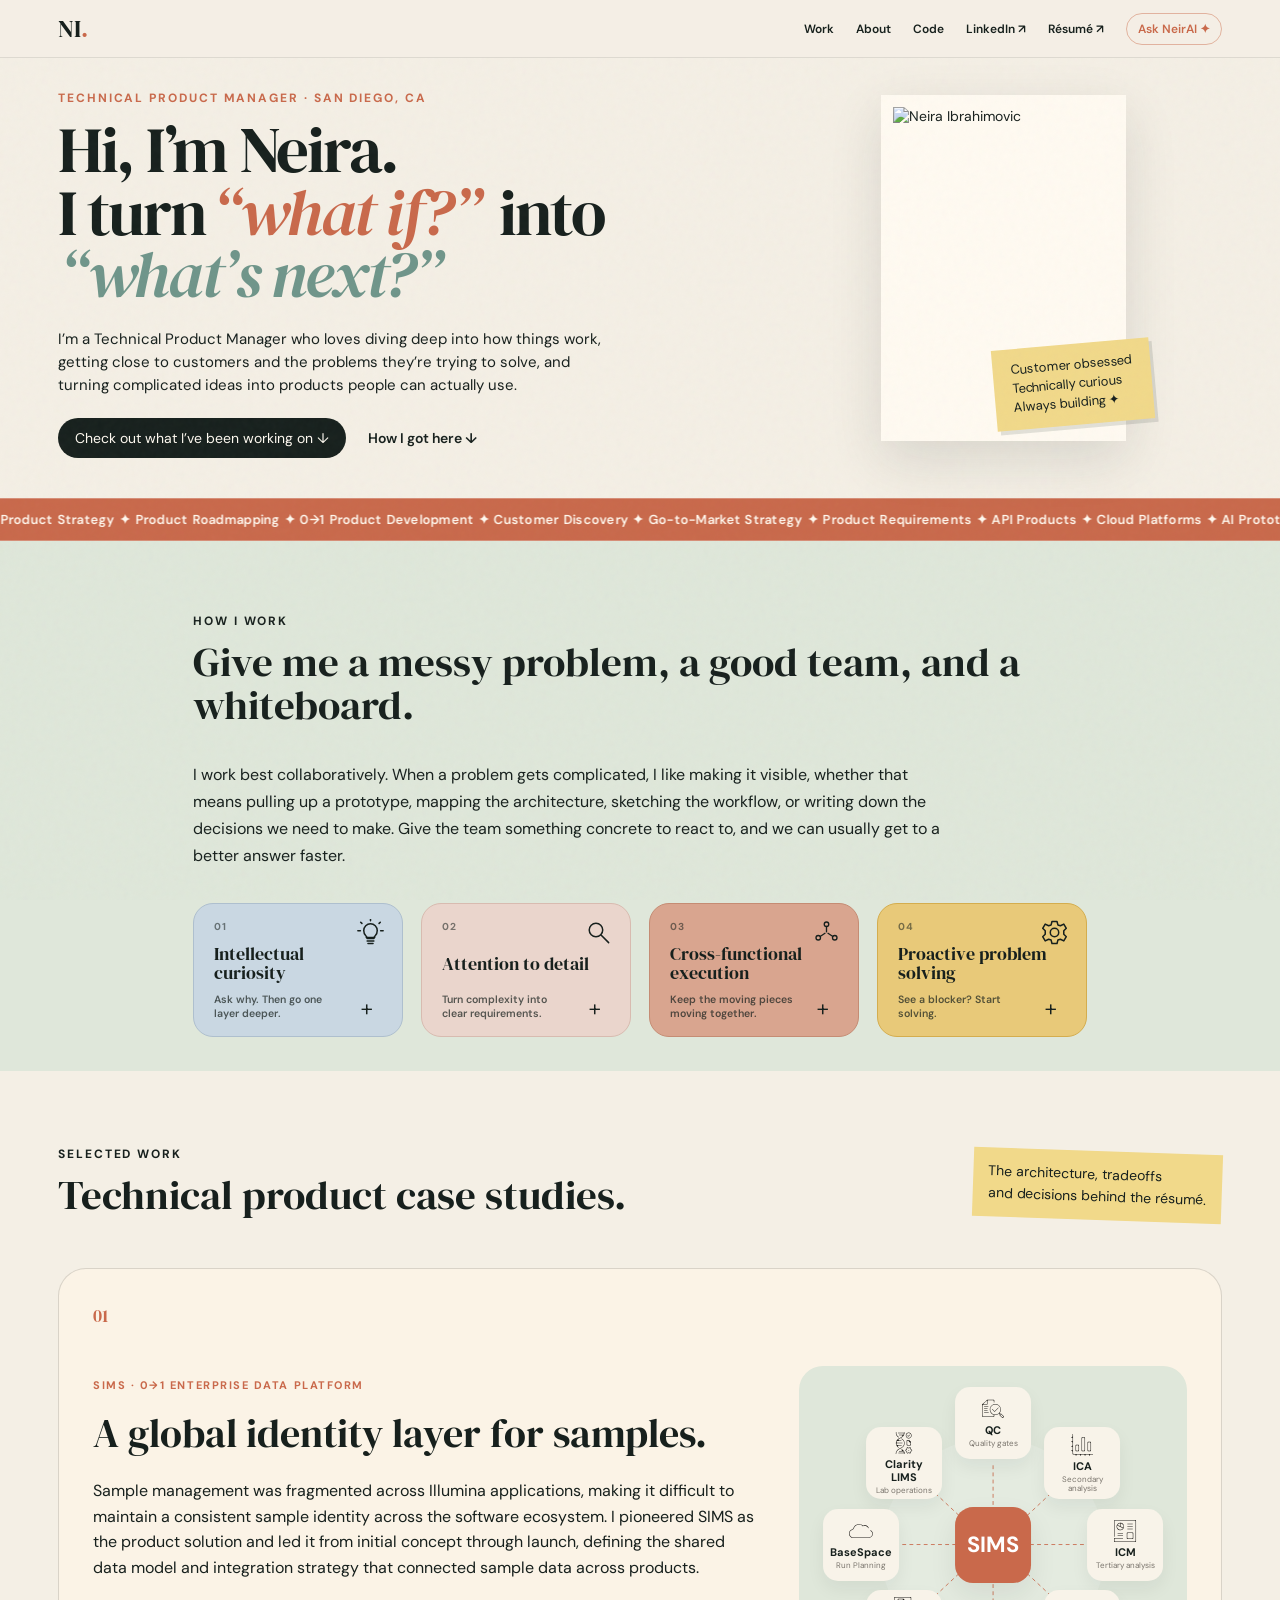
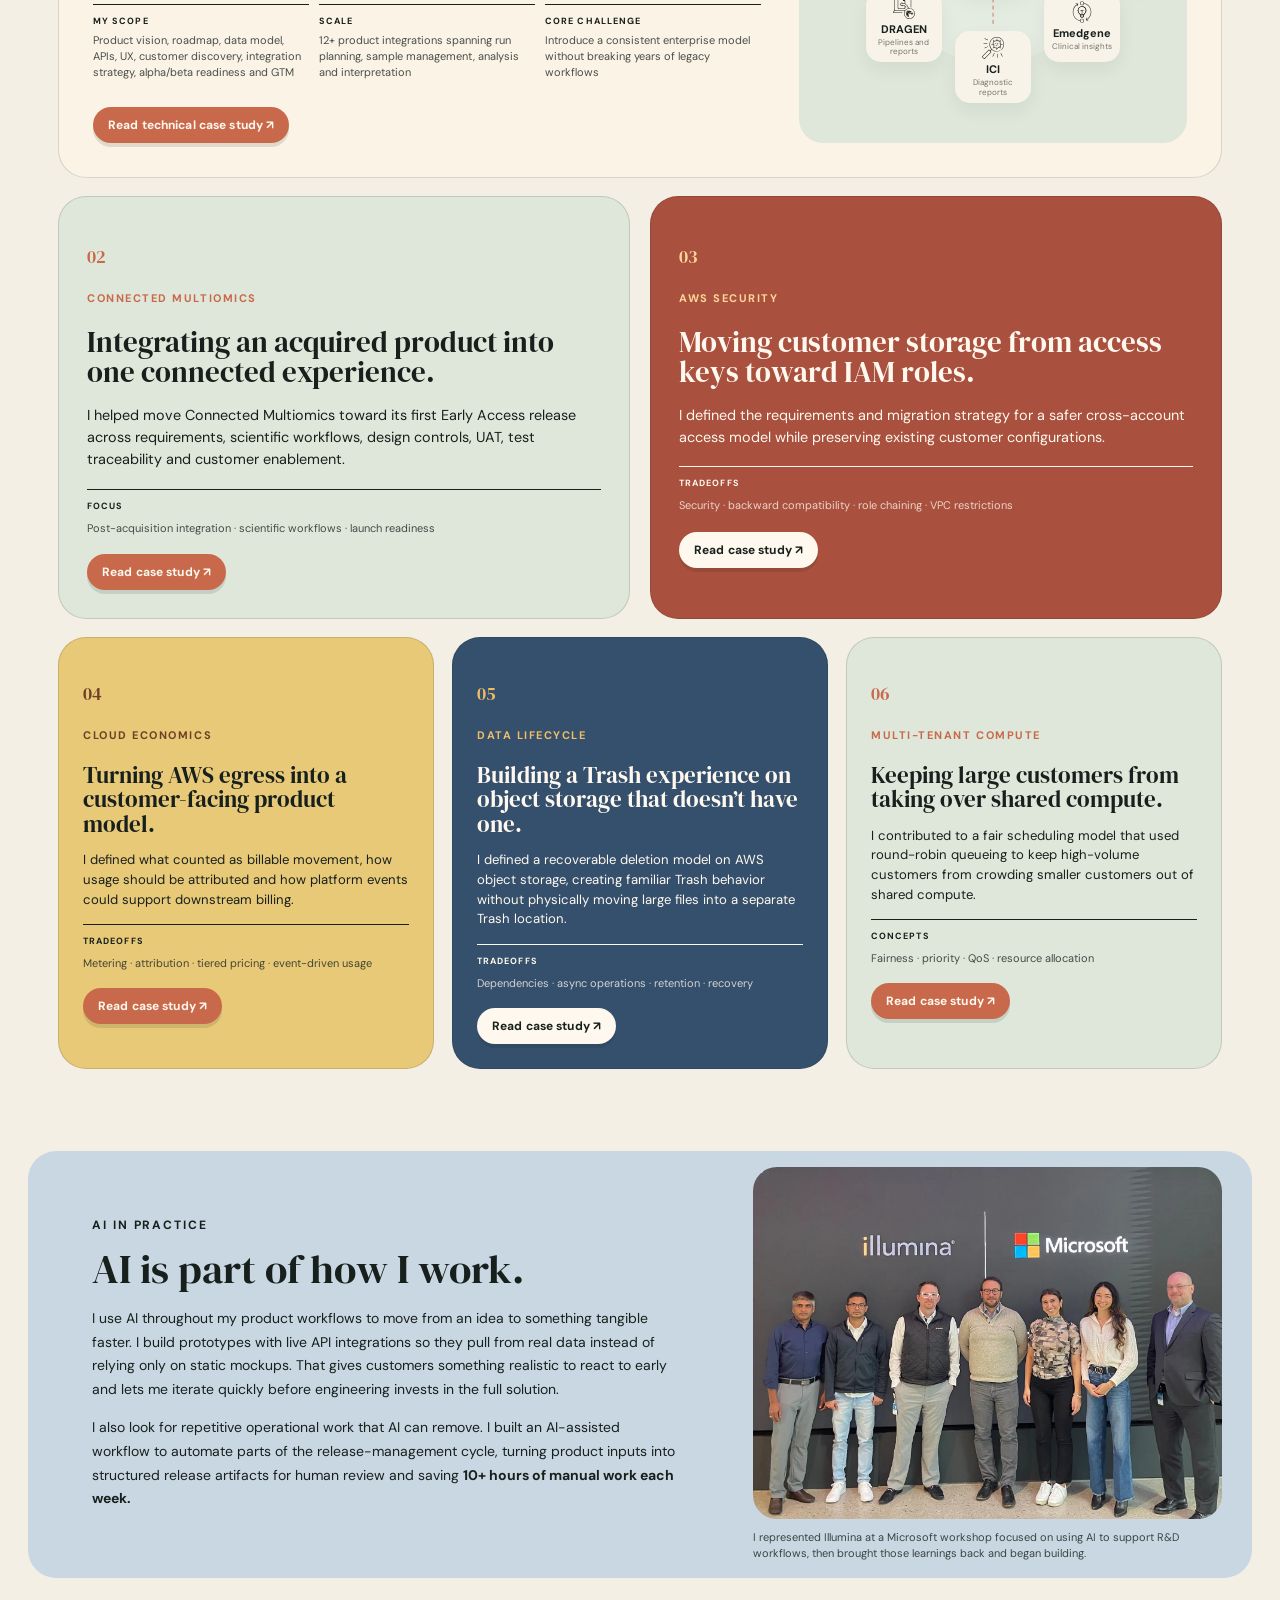
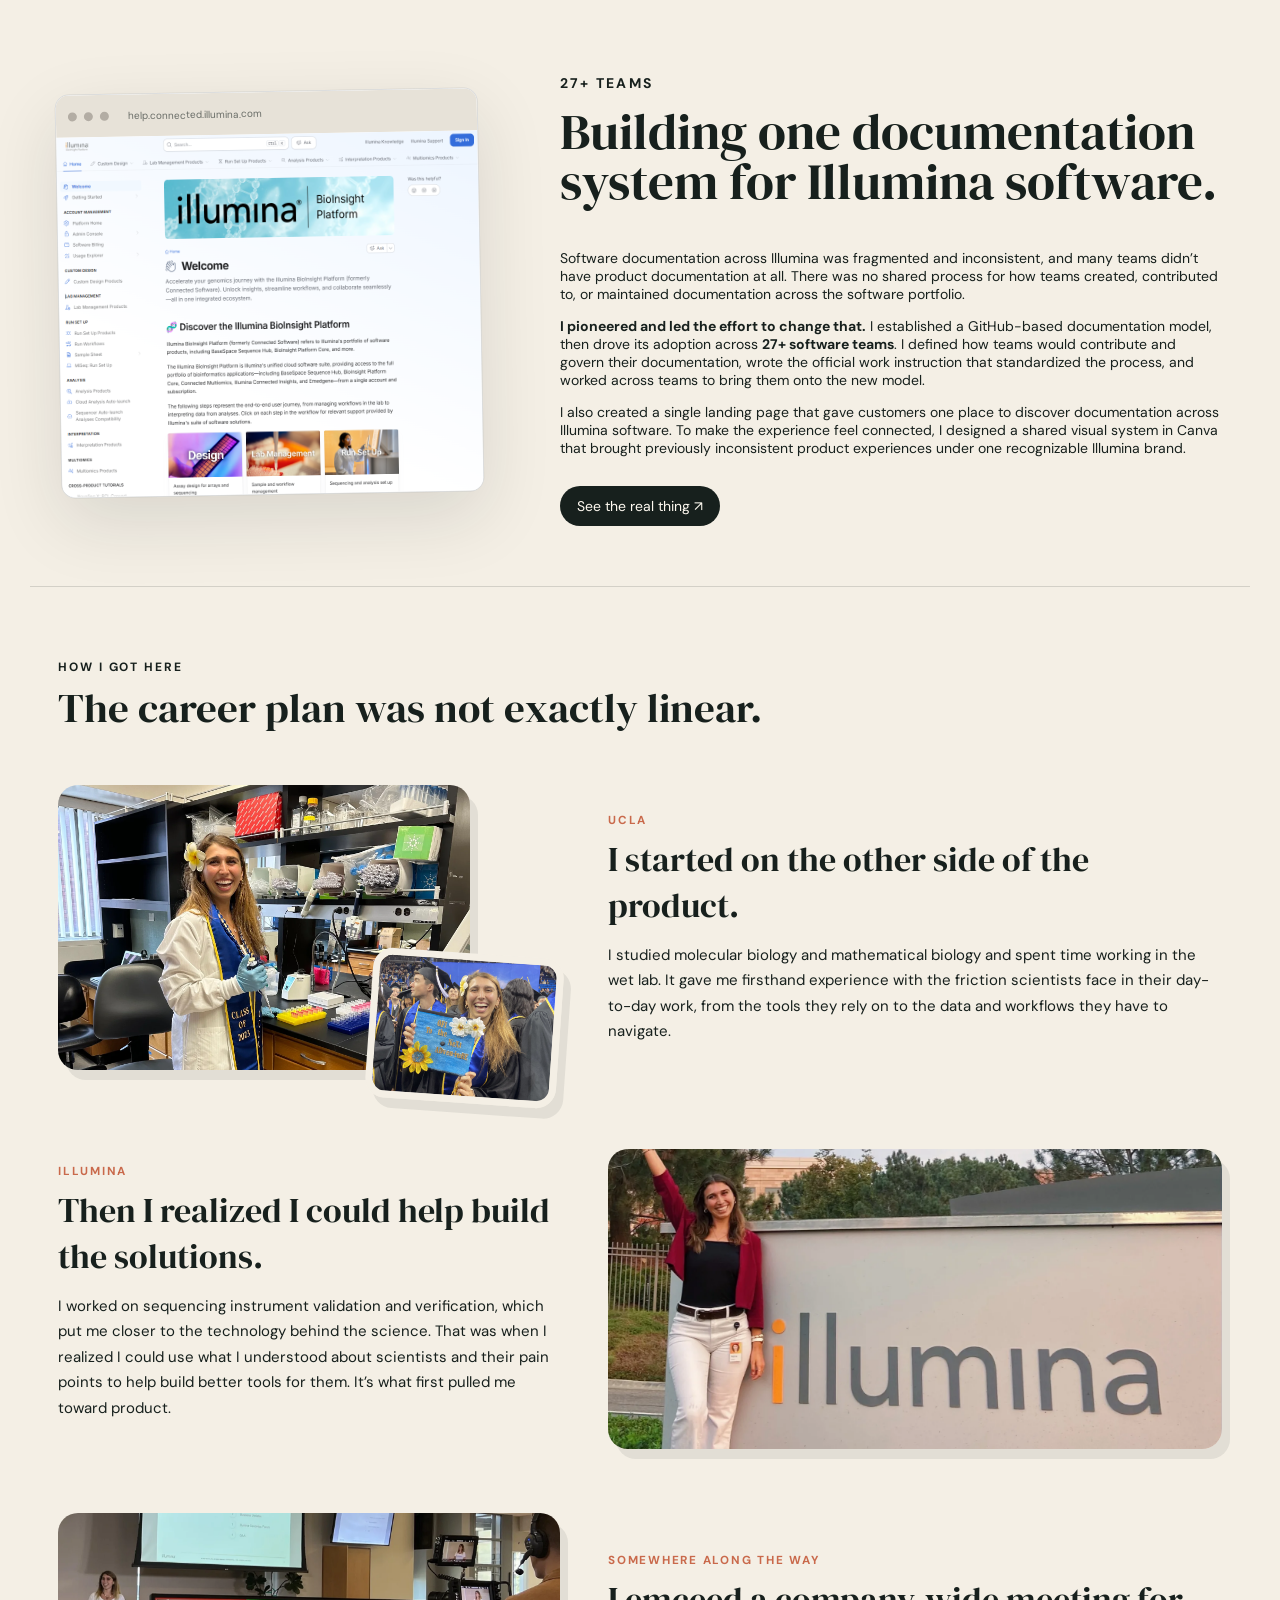
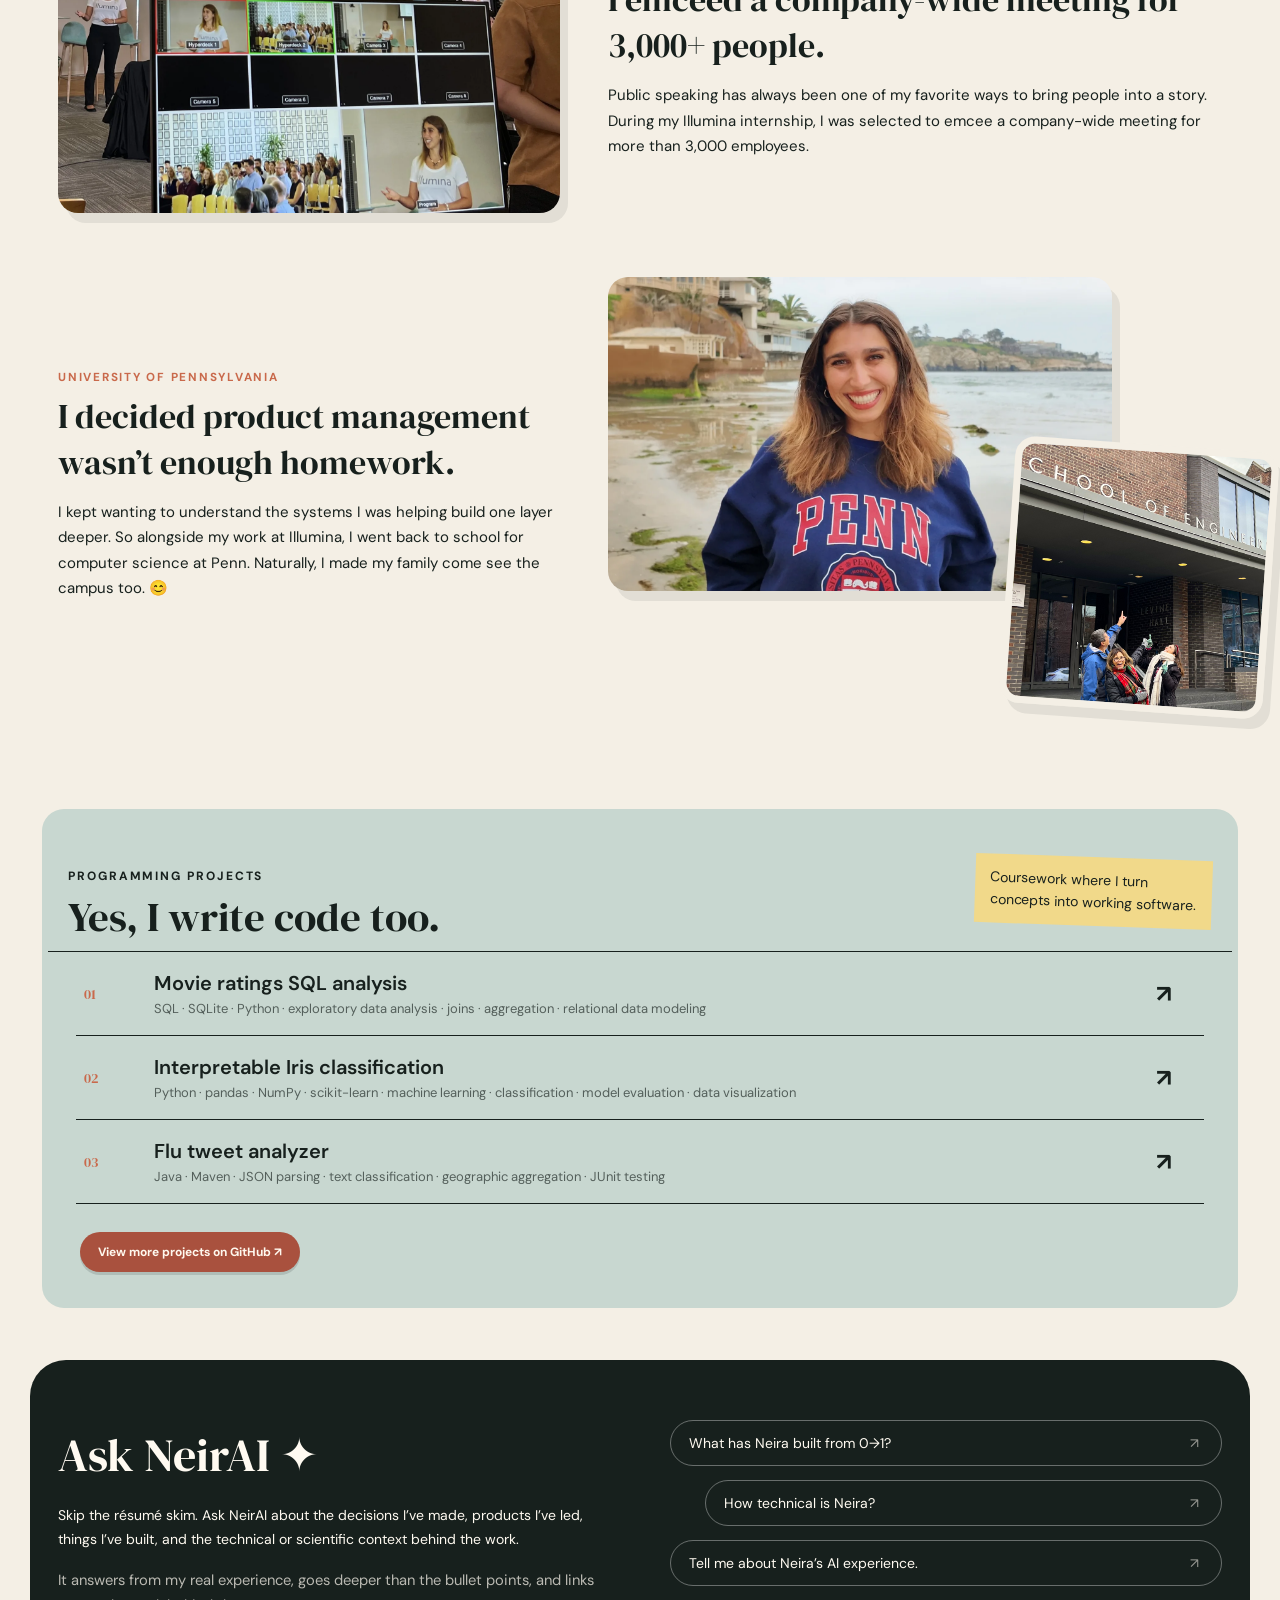
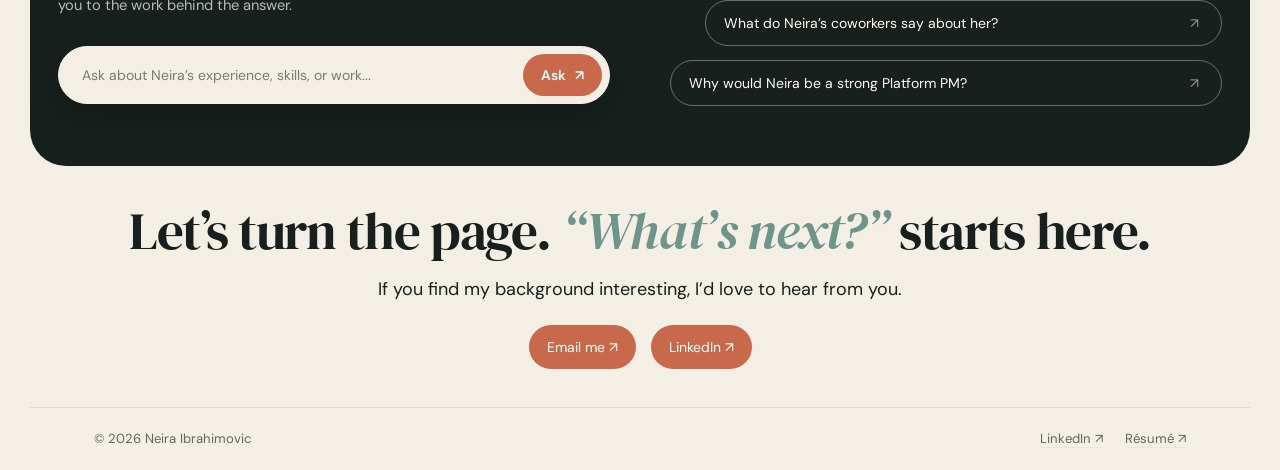
==== commit ca801bca: "Reorder footer links" ====
--- a/index.html
+++ b/index.html
@@ -252,7 +252,7 @@
     </section>
   </main>
 
-  <footer class="simple-footer"><span>© <span id="year"></span> Neira Ibrahimovic</span><span class="footer-links"><a href="assets/Neira-Ibrahimovic-Resume.pdf" target="_blank" rel="noreferrer">Résumé ↗</a><a href="https://www.linkedin.com/in/neira-ibrahimovic/" target="_blank" rel="noreferrer">LinkedIn ↗</a></span></footer>
+  <footer class="simple-footer"><span>© <span id="year"></span> Neira Ibrahimovic</span><span class="footer-links"><a href="https://www.linkedin.com/in/neira-ibrahimovic/" target="_blank" rel="noreferrer">LinkedIn ↗</a><a href="assets/Neira-Ibrahimovic-Resume.pdf" target="_blank" rel="noreferrer">Résumé ↗</a></span></footer>
   <script src="script.js"></script>
 </body>
 </html>
